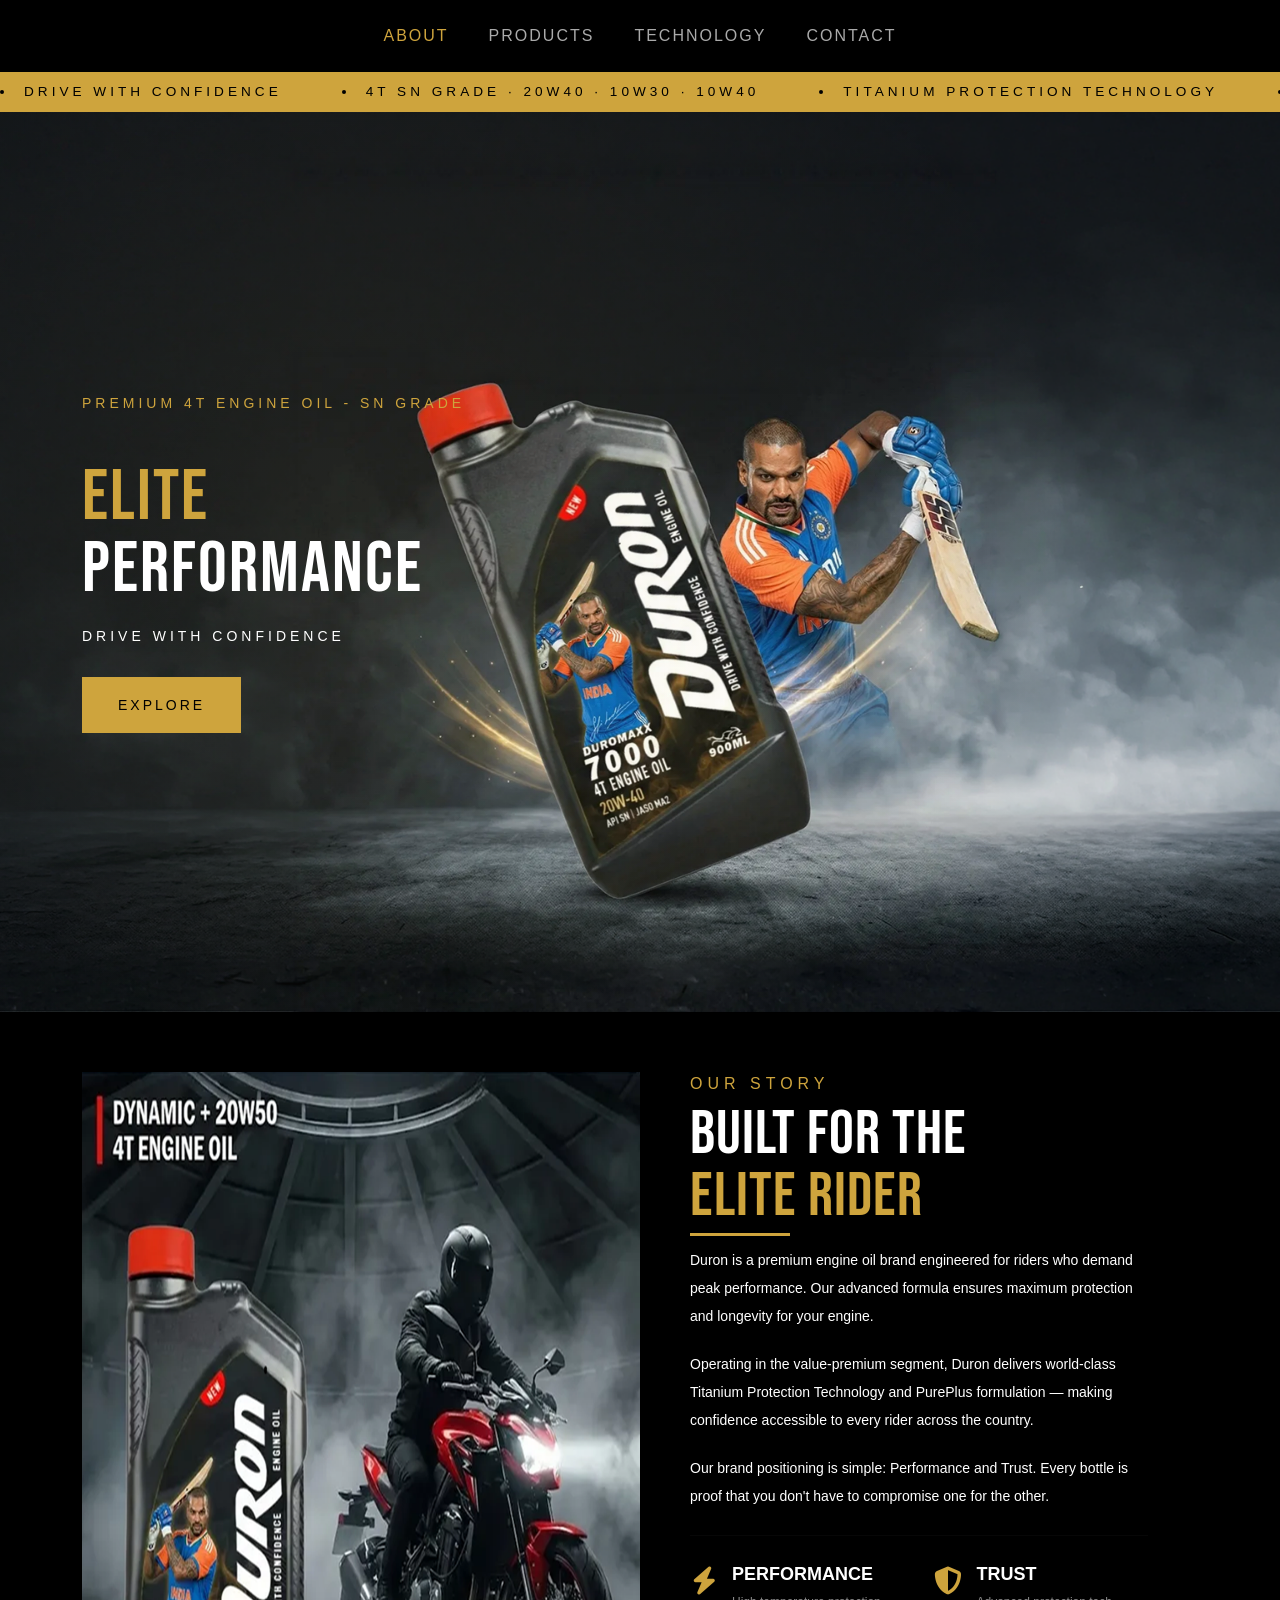
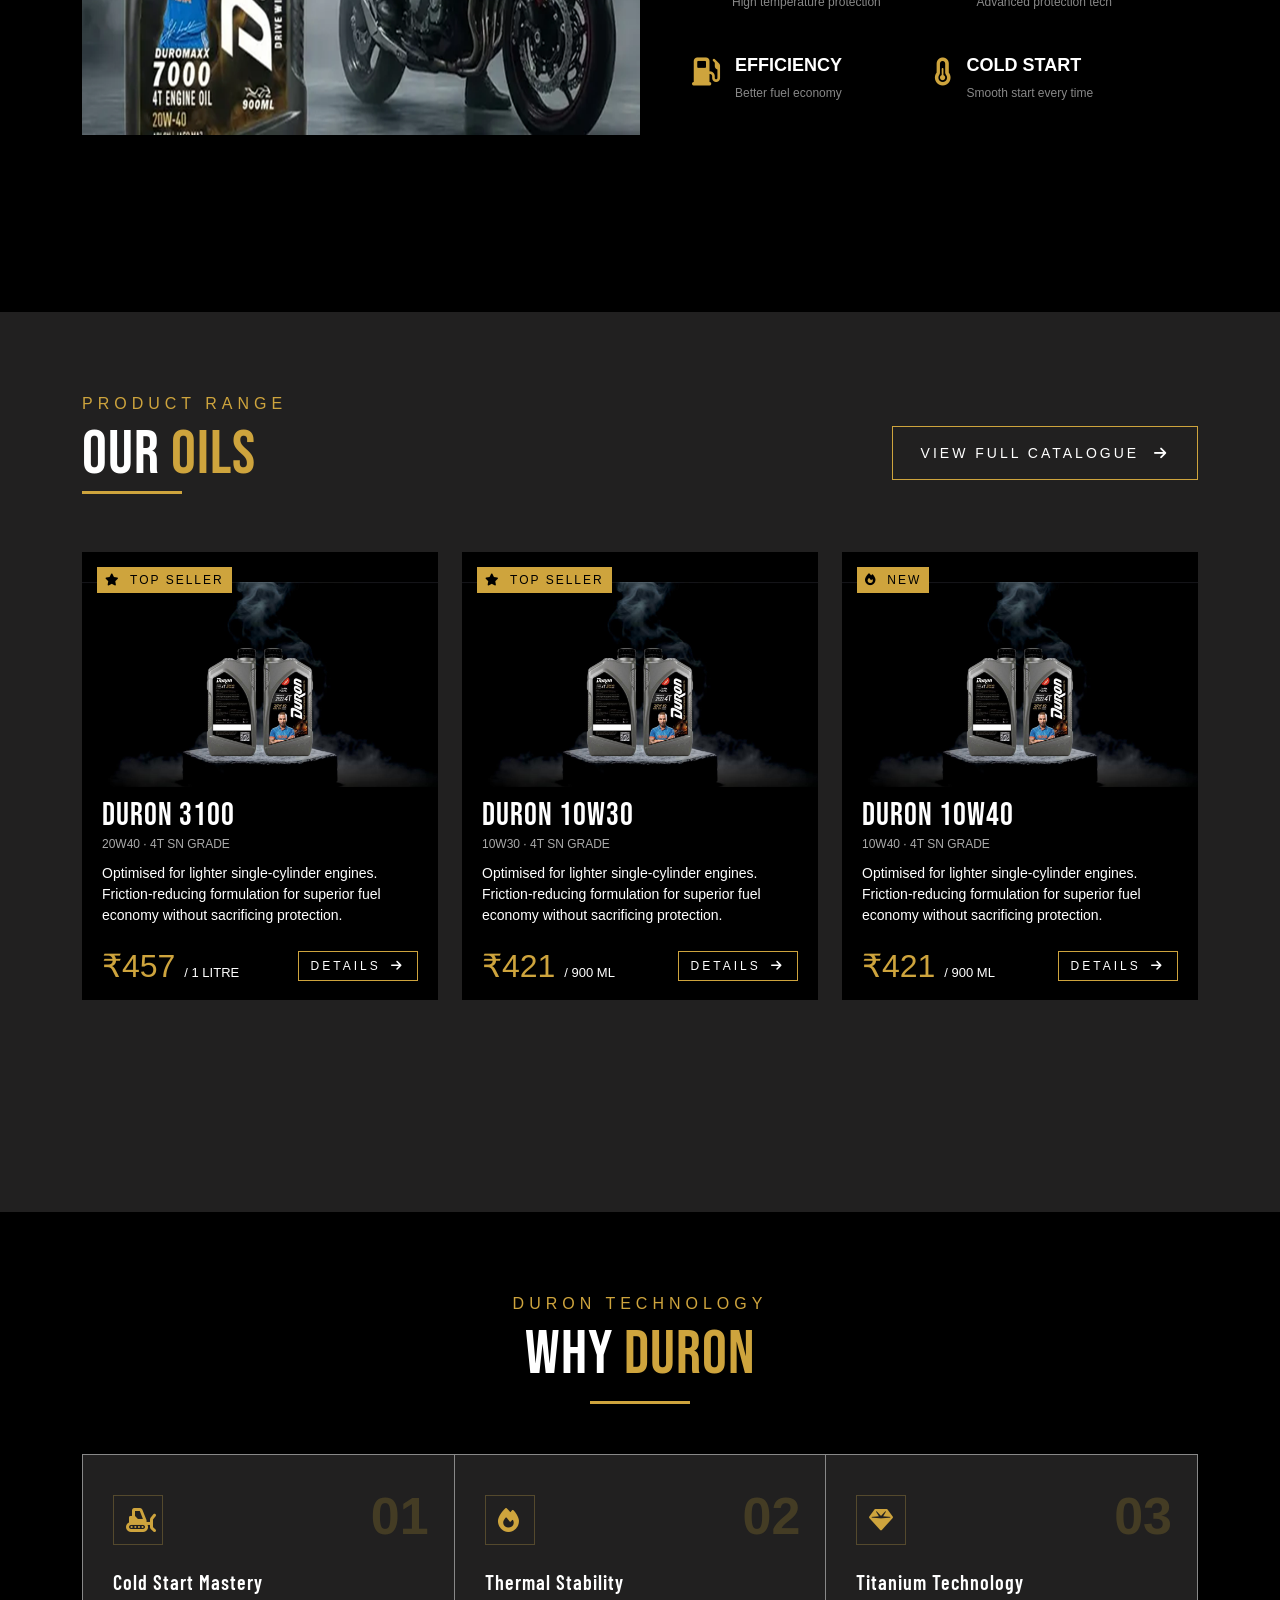
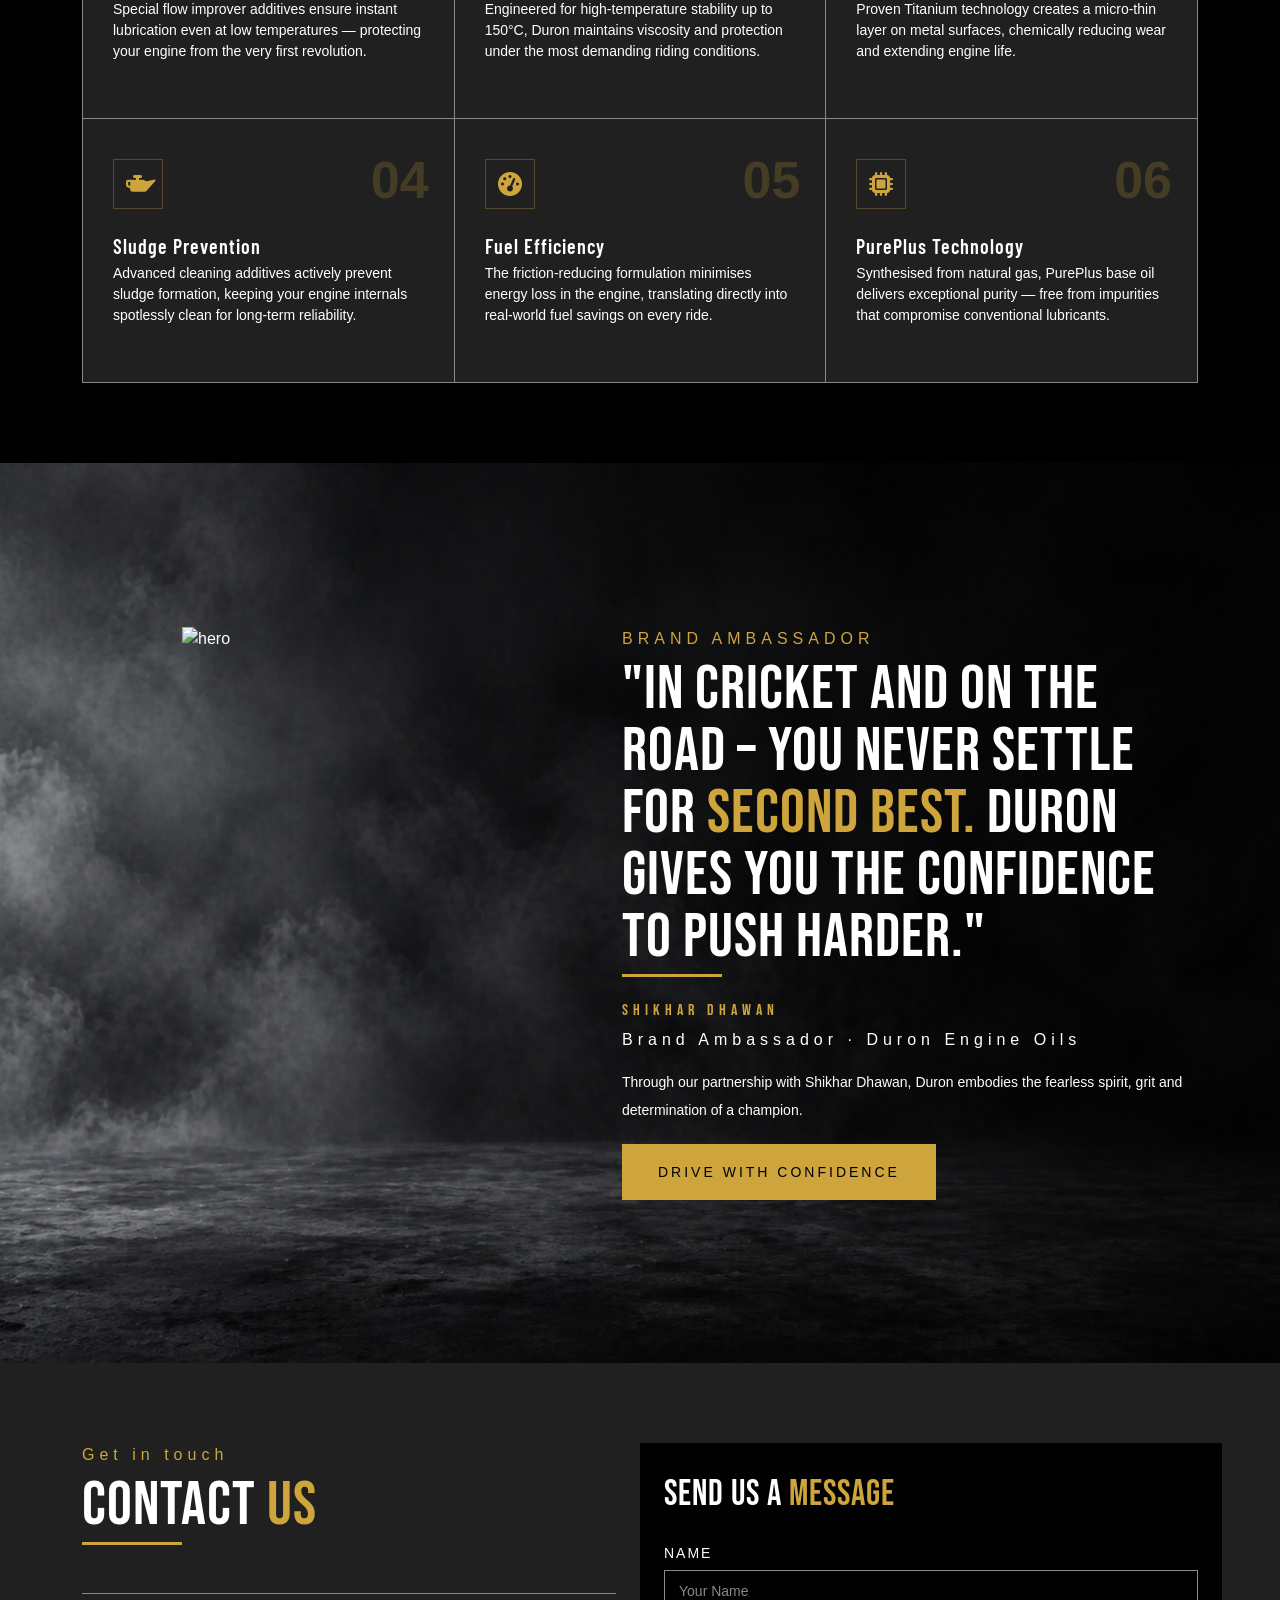
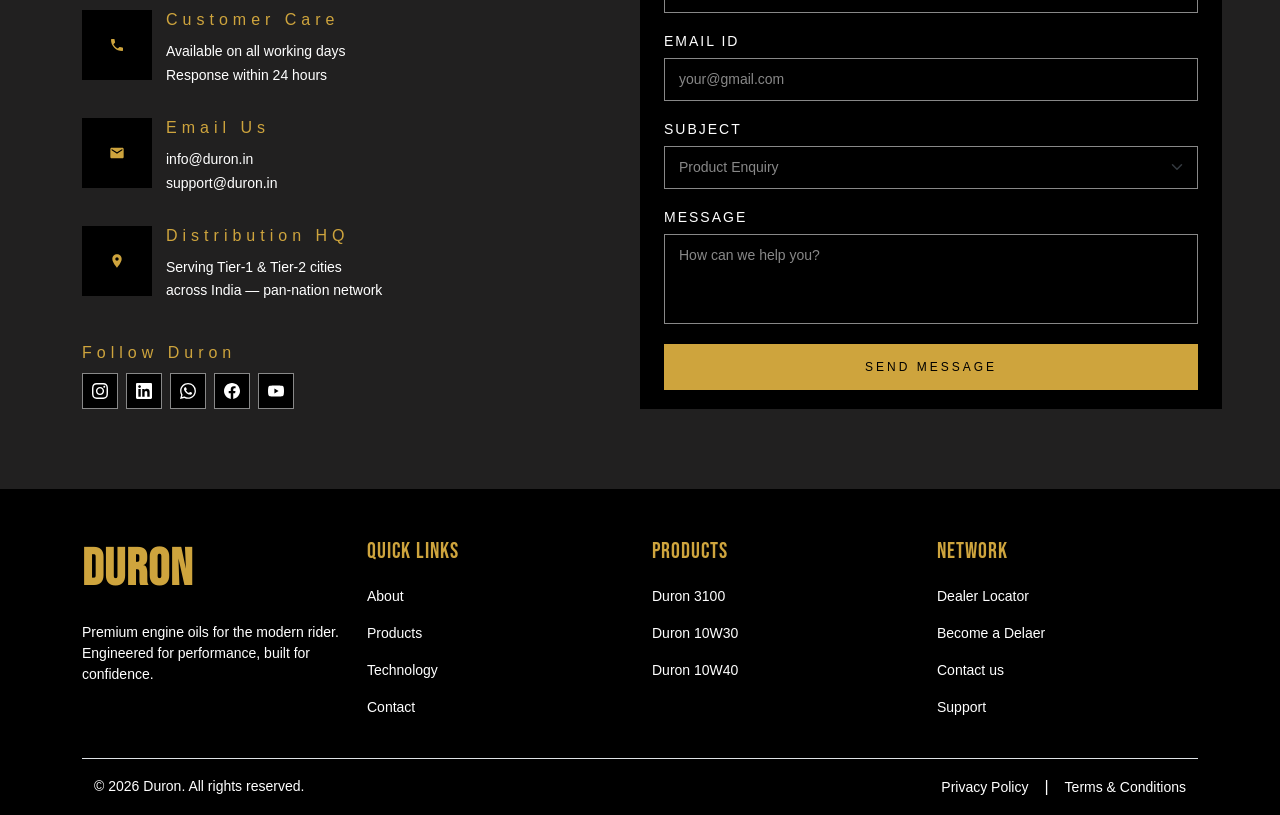
==== index.html @ cc905826 "first commit" ====
<!DOCTYPE html>
<html lang="en">

<head>
    <meta charset="UTF-8">
    <meta name="viewport" content="width=device-width, initial-scale=1.0">
    <title>DURON - Premium Engine Oils</title>

    <!-- Bootstrap -->
    <link href="https://cdn.jsdelivr.net/npm/bootstrap@5.3.3/dist/css/bootstrap.min.css" rel="stylesheet">

    <!-- Font Awesome Icons -->
    <link rel="stylesheet" href="https://cdnjs.cloudflare.com/ajax/libs/font-awesome/6.4.0/css/all.min.css">

    <!-- Fonts -->
    <link
        href="https://fonts.googleapis.com/css2?family=Barlow+Condensed:wght@400;500;600;700;800;900&family=Poppins:wght@300;400;500;600;700&display=swap"
        rel="stylesheet">
    <link rel="stylesheet" href="./style/style.css">
    <link href="https://fonts.googleapis.com/css2?family=Bebas+Neue&display=swap" rel="stylesheet">
    <link href="https://unpkg.com/aos@2.3.4/dist/aos.css" rel="stylesheet">
</head>

<body>

    <!-- TOP BAR -->


    <!-- NAVBAR -->
    <nav class="navbar navbar-expand-lg">
        <div class="container">
            <!-- <a class="navbar-brand" href="#">ELITE<span>PERFORMANCE</span></a> -->
            <button class="navbar-toggler" type="button" data-bs-toggle="collapse" data-bs-target="#mainNav">
                <span class="navbar-toggler-icon"></span>
            </button>
            <div class="collapse navbar-collapse justify-content-center" id="mainNav">
                <ul class="navbar-nav gap-0 mt-4 gap-lg-4 mt-lg-0">
                    <li class="nav-item"><a class="nav-link active" href="./about.html">About</a></li>
                    <li class="nav-item"><a class="nav-link" href="./product.html">PRODUCTS</a></li>
                    <li class="nav-item"><a class="nav-link" href="./technology.html">TECHNOLOGY</a></li>
                    <li class="nav-item"><a class="nav-link" href="./contact.html">CONTACT</a></li>
                </ul>
            </div>
        </div>
    </nav>
    <!-- <div class="top-bar">
        <i class="fas fa-tachometer-alt"></i> DRIVE WITH CONFIDENCE
    </div> -->

    <div class="ticker">
        <div class="ticker-inner">
            <span class="ticker-item"><span class="ticker-dot"></span> DRIVE WITH CONFIDENCE</span>
            <span class="ticker-item"><span class="ticker-dot"></span> 4T SN GRADE · 20W40 · 10W30 · 10W40</span>
            <span class="ticker-item"><span class="ticker-dot"></span> TITANIUM PROTECTION TECHNOLOGY</span>
            <span class="ticker-item"><span class="ticker-dot"></span> PREMIUM ENGINE OIL FOR MOTORCYCLES UP TO
                220CC</span>
            <span class="ticker-item"><span class="ticker-dot"></span> AVAILABLE ACROSS INDIA — 10 CITIES &
                GROWING</span>
            <span class="ticker-item"><span class="ticker-dot"></span> DRIVE WITH CONFIDENCE</span>
            <span class="ticker-item"><span class="ticker-dot"></span> 4T SN GRADE · 20W40 · 10W30 · 10W40</span>
            <span class="ticker-item"><span class="ticker-dot"></span> TITANIUM PROTECTION TECHNOLOGY</span>
            <span class="ticker-item"><span class="ticker-dot"></span> PREMIUM ENGINE OIL FOR MOTORCYCLES UP TO
                220CC</span>
            <span class="ticker-item"><span class="ticker-dot"></span> AVAILABLE ACROSS INDIA — 10 CITIES &
                GROWING</span>
        </div>
    </div>

    <!-- HERO SECTION -->
    <section class="hero">
        <div class="container">
            <div class="row align-items-center">
                <div class="col-lg-6">
                    <div class="hero-badge mb-5" data-aos="fade-left">PREMIUM 4T ENGINE OIL - SN GRADE</div>
                    <h1 data-aos="fade-up"><span>ELITE</span><br>PERFORMANCE</h1>
                    <p data-aos="zoom-in">DRIVE WITH CONFIDENCE</p>
                    <a href="#products" class="btn-custom" data-aos="zoom-in">EXPLORE </a>
                </div>
            </div>
        </div>
    </section>

    <!-- STORY SECTION -->
    <section class="story-section">
        <div class="container">
            <div class="row g-0">
                <div class="col-lg-6">
                    <div class="img-wrapper" data-aos="fade-left">
                        <img src="./image/story.png" alt="Story Image">
                    </div>
                </div>
                <div class="col-lg-6" data-aos="fade-right">
                    <div class="right-panel">
                        <div class="our-story-label" data-aos="zoom-in">OUR STORY</div>
                        <h2 class="story-heading" data-aos="zoom-in">BUILT FOR THE<br><span class="gold"
                                data-aos="zoom-in">ELITE RIDER</span></h2>
                        <div class="title-line"></div>
                        <p class="story-body">Duron is a premium engine oil brand engineered for riders who demand peak
                            performance. Our advanced formula ensures maximum protection and longevity for your engine.
                        </p>

                        <p class="story-body">
                            Operating in the value-premium segment, Duron delivers world-class Titanium Protection
                            Technology and PurePlus formulation — making confidence accessible to every rider across the
                            country.
                        </p>
                        <p class="story-body">
                            Our brand positioning is simple: Performance and Trust. Every bottle is proof that you don't
                            have to compromise one for the other.
                        </p>
                        <hr class="story-divider">

                        <div class="feature-grid">

                            <div class="feature-item">
                                <div class="feature-icon"><i class="fas fa-bolt"></i></div>
                                <div>
                                    <p class="feature-title">PERFORMANCE</p>
                                    <p class="feature-desc">High temperature protection</p>
                                </div>
                            </div>
                            <div class="feature-item">
                                <div class="feature-icon"><i class="fas fa-shield-alt"></i></div>
                                <div>
                                    <p class="feature-title">TRUST</p>
                                    <p class="feature-desc">Advanced protection tech</p>
                                </div>
                            </div>
                            <div class="feature-item">
                                <div class="feature-icon"><i class="fas fa-gas-pump"></i></div>
                                <div>
                                    <p class="feature-title">EFFICIENCY</p>
                                    <p class="feature-desc">Better fuel economy</p>
                                </div>
                            </div>
                            <div class="feature-item">
                                <div class="feature-icon"><i class="fas fa-thermometer-half"></i></div>
                                <div>
                                    <p class="feature-title">COLD START</p>
                                    <p class="feature-desc">Smooth start every time</p>
                                </div>
                            </div>
                        </div>
                    </div>
                </div>
            </div>
        </div>
    </section>

    <!-- PRODUCTS SECTION -->
    <section class="products-section" id="products">
        <div class="container">
            <div class="row align-items-end mb-5" data-aos="zoom-in">
                <div class="col-md-8">
                    <div class="our-story-label">PRODUCT RANGE</div>
                    <h2 class="story-heading">OUR <span class="gold">OILS</span></h2>
                    <div class="title-line"></div>
                </div>
                <div class="col-md-4 text-md-end mt-3 mt-md-0 mb-4">
                    <a href="#" class="btn-catalogue">VIEW FULL CATALOGUE <i class="fas fa-arrow-right ms-2"></i></a>
                </div>
            </div>

            <div class="row g-4">
                <!-- Product 1 -->
                <div class="col-lg-4 col-md-6" data-aos="fade-right">
                    <div class="product-card">
                        <div class="badge-top"><i class="fas fa-star me-1"></i> TOP SELLER</div>
                        <div class="card-img-area">
                            <img src="./image/productimage.jpg" alt="Product" class="bottle-img">
                        </div>
                        <div class="card-body-content">
                            <h3 class="prod-name">DURON 3100</h3>
                            <p class="prod-grade">20W40 · 4T SN GRADE</p>
                            <!-- <div class="divider-line"></div> -->
                            <p class="prod-desc">Optimised for lighter single-cylinder engines. Friction-reducing
                                formulation for superior fuel economy without sacrificing protection.</p>
                            <div class="card-footer-row">
                                <div class="price"><span class="rupee">₹</span>457 <span class="per">/ 1 LITRE</span>
                                </div>
                                <a href="./product-details.html" class="btn-details">DETAILS <i
                                        class="fas fa-arrow-right ms-1"></i></a>
                            </div>
                        </div>
                    </div>
                </div>

                <!-- Product 2 -->
                <div class="col-lg-4 col-md-6" data-aos="zoom-in">
                    <div class="product-card">
                        <div class="badge-top"><i class="fas fa-star me-1"></i> TOP SELLER</div>
                        <div class="card-img-area">
                            <img src="./image/productimage.jpg" alt="Product" class="bottle-img">
                        </div>
                        <div class="card-body-content">
                            <h3 class="prod-name">DURON 10W30</h3>
                            <p class="prod-grade">10W30 · 4T SN GRADE</p>
                            <!-- <div class="divider-line"></div> -->
                            <p class="prod-desc">Optimised for lighter single-cylinder engines. Friction-reducing
                                formulation for superior fuel economy without sacrificing protection.</p>
                            <div class="card-footer-row">
                                <div class="price"><span class="rupee">₹</span>421 <span class="per">/ 900 ML</span>
                                </div>
                                <a href="./product-details.html" class="btn-details">DETAILS <i
                                        class="fas fa-arrow-right ms-1"></i></a>
                            </div>
                        </div>
                    </div>
                </div>

                <!-- Product 3 -->
                <div class="col-lg-4 col-md-6" data-aos="fade-left">
                    <div class="product-card">
                        <div class="badge-top"><i class="fas fa-fire me-1"></i> NEW</div>
                        <div class="card-img-area">
                            <img src="./image/productimage.jpg" alt="Product" class="bottle-img">
                        </div>
                        <div class="card-body-content">
                            <h3 class="prod-name">DURON 10W40</h3>
                            <p class="prod-grade">10W40 · 4T SN GRADE</p>
                            <!-- <div class="divider-line"></div> -->
                            <p class="prod-desc">Optimised for lighter single-cylinder engines. Friction-reducing
                                formulation for superior fuel economy without sacrificing protection.</p>

                            <div class="card-footer-row">
                                <div class="price"><span class="rupee">₹</span>421 <span class="per">/ 900 ML</span>
                                </div>
                                <a href="./product-details.html" class="btn-details">DETAILS <i
                                        class="fas fa-arrow-right ms-1"></i></a>
                            </div>
                        </div>
                    </div>
                </div>
            </div>
        </div>
    </section>

    <!-- WHY DURON SECTION -->
    <section class="why-section" id="technology">
        <div class="container">
            <div class="text-center" data-aos="zoom-in">
                <div class="our-story-label ">DURON TECHNOLOGY</div>
                <h2 class="story-heading ">WHY <span class="gold">DURON</span></h2>
                <div class="title-underline"></div>
            </div>



            <div class="features-grid">
                <div class="feature-cell" data-aos="fade-right">
                    <span class="feat-number">01</span>
                    <div class="feat-icon-wrap">
                        <i class="fas fa-snowplow feat-icon" style="color: var(--gold); font-size: 24px;"></i>
                    </div>
                    <h3 class="feat-title">Cold Start Mastery</h3>
                    <p class="feat-desc">Special flow improver additives ensure instant lubrication even at low
                        temperatures — protecting your engine from the very first revolution.</p>
                </div>
                <div class="feature-cell" data-aos="zoom-in">
                    <span class="feat-number">02</span>
                    <div class="feat-icon-wrap">
                        <i class="fas fa-fire feat-icon" style="color: var(--gold); font-size: 24px;"></i>
                    </div>
                    <h3 class="feat-title">Thermal Stability</h3>
                    <p class="feat-desc">Engineered for high-temperature stability up to 150°C, Duron maintains
                        viscosity and protection under the most demanding riding conditions.</p>
                </div>
                <div class="feature-cell" data-aos="fade-left">
                    <span class="feat-number">03</span>
                    <div class="feat-icon-wrap">
                        <i class="fas fa-gem feat-icon" style="color: var(--gold); font-size: 24px;"></i>
                    </div>
                    <h3 class="feat-title">Titanium Technology</h3>
                    <p class="feat-desc">Proven Titanium technology creates a micro-thin layer on metal surfaces,
                        chemically reducing wear and extending engine life.</p>
                </div>
                <div class="feature-cell" data-aos="fade-right">
                    <span class="feat-number">04</span>
                    <div class="feat-icon-wrap">
                        <i class="fas fa-oil-can feat-icon" style="color: var(--gold); font-size: 24px;"></i>
                    </div>
                    <h3 class="feat-title">Sludge Prevention</h3>
                    <p class="feat-desc">Advanced cleaning additives actively prevent sludge formation, keeping your
                        engine internals spotlessly clean for long-term reliability.</p>
                </div>
                <div class="feature-cell" data-aos="zoom-in">
                    <span class="feat-number">05</span>
                    <div class="feat-icon-wrap">
                        <i class="fas fa-tachometer-alt feat-icon" style="color: var(--gold); font-size: 24px;"></i>
                    </div>
                    <h3 class="feat-title">Fuel Efficiency</h3>
                    <p class="feat-desc">The friction-reducing formulation minimises energy loss in the engine,
                        translating directly into real-world fuel savings on every ride.</p>
                </div>
                <div class="feature-cell" data-aos="fade-left">
                    <span class="feat-number">06</span>
                    <div class="feat-icon-wrap">
                        <i class="fas fa-microchip feat-icon" style="color: var(--gold); font-size: 24px;"></i>
                    </div>
                    <h3 class="feat-title">PurePlus Technology</h3>
                    <p class="feat-desc">Synthesised from natural gas, PurePlus base oil delivers exceptional purity —
                        free from impurities that compromise conventional lubricants.</p>
                </div>
            </div>
        </div>
    </section>

    <!-- AMBASSADOR SECTION -->
    <section class="brand-hero d-flex align-items-center">
        <div class="container">
            <div class="row justify-content-end">
                <div class="col-lg-5 col-md-8 col-12 ">
                    <div class="brand-img-wrapper" data-aos="zoom-in">

                        <img src="./image/brand.png" alt="hero" />
                    </div>
                </div>

                <div class="col-lg-7 col-md-8 col-12 text-white hero-content" data-aos="fade-left">

                    <p class="our-story-label text-uppercase mb-2">Brand Ambassador</p>

                    <h1 class="story-heading">
                        "IN CRICKET AND ON THE ROAD – YOU NEVER SETTLE FOR
                        <span class="gold">SECOND BEST.</span>
                        DURON GIVES YOU THE CONFIDENCE TO PUSH HARDER."
                    </h1>
                    <div class="title-line"></div>

                    <h6 class="mt-4 our-story-label">Shikhar Dhawan</h6>

                    <p class="our-story-label text-white mb-3">
                        Brand Ambassador · Duron Engine Oils
                    </p>

                    <p class="story-body">
                        Through our partnership with Shikhar Dhawan, Duron embodies the fearless spirit,
                        grit and determination of a champion.
                    </p>

                    <a href="#" class="btn-custom">
                        DRIVE WITH CONFIDENCE
                    </a>

                </div>

            </div>
        </div>
    </section>
    <!-- <section class="ambassador-section">
        <div class="ambassador-content">
            <div class="amb-eyebrow">BRAND AMBASSADOR</div>
            <blockquote class="quote-text">
                "IN CRICKET AND ON THE ROAD — YOU NEVER SETTLE FOR <span class="highlight">SECOND BEST.</span> DURON
                GIVES YOU THE CONFIDENCE TO PUSH HARDER."
            </blockquote>
            <p class="amb-name">SHIKHAR DHAWAN</p>
            <p class="amb-role">BRAND AMBASSADOR · DURON ENGINE OILS</p>
            <p class="amb-desc">Through our partnership with Shikhar Dhawan, Duron embodies the fearless, spirited
                personality of a champion.</p>
            <a href="#" class="btn-cta">DRIVE WITH CONFIDENCE <i class="fas fa-arrow-right ms-2"></i></a>
        </div>
    </section> -->

    <!-- CONTACT SECTION -->
    <section class="contact-section">
        <div class="container">
            <div class="contact-wrapper">
                <div class="row g-5">
                    <!-- LEFT COLUMN -->
                    <div class="col-12 col-md-6" data-aos="fade-left">
                        <p class="our-story-label">Get in touch</p>
                        <h1 class="story-heading">CONTACT <span class="gold">US</span></h1>
                        <div class="title-line"></div>
                        <div class="info-items mt-5">
                            <!-- Customer Care -->
                            <div class="info-item">
                                <div class="icon-box">
                                    <svg viewBox="0 0 24 24">
                                        <path
                                            d="M6.6 10.8c1.4 2.8 3.8 5.1 6.6 6.6l2.2-2.2c.3-.3.7-.4 1-.2 1.1.4 2.3.6 3.6.6.6 0 1 .4 1 1V20c0 .6-.4 1-1 1-9.4 0-17-7.6-17-17 0-.6.4-1 1-1h3.5c.6 0 1 .4 1 1 0 1.3.2 2.5.6 3.6.1.3 0 .7-.2 1L6.6 10.8z" />
                                    </svg>
                                </div>
                                <div>
                                    <p class="our-story-label">Customer Care</p>
                                    <p class="info-text">Available on all working days<br>Response within 24 hours</p>
                                </div>
                            </div>

                            <!-- Email Us -->
                            <div class="info-item">
                                <div class="icon-box">
                                    <svg viewBox="0 0 24 24">
                                        <path
                                            d="M20 4H4c-1.1 0-2 .9-2 2v12c0 1.1.9 2 2 2h16c1.1 0 2-.9 2-2V6c0-1.1-.9-2-2-2zm0 4l-8 5-8-5V6l8 5 8-5v2z" />
                                    </svg>
                                </div>
                                <div>
                                    <p class="our-story-label">Email Us</p>
                                    <p class="info-text">info@duron.in<br>support@duron.in</p>
                                </div>
                            </div>

                            <!-- Distribution HQ -->
                            <div class="info-item">
                                <div class="icon-box">
                                    <svg viewBox="0 0 24 24">
                                        <path
                                            d="M12 2C8.13 2 5 5.13 5 9c0 5.25 7 13 7 13s7-7.75 7-13c0-3.87-3.13-7-7-7zm0 9.5c-1.38 0-2.5-1.12-2.5-2.5s1.12-2.5 2.5-2.5 2.5 1.12 2.5 2.5-1.12 2.5-2.5 2.5z" />
                                    </svg>
                                </div>
                                <div>
                                    <p class="our-story-label">Distribution HQ</p>
                                    <p class="info-text">Serving Tier-1 &amp; Tier-2 cities<br>across India — pan-nation
                                        network
                                    </p>
                                </div>
                            </div>

                        </div>

                        <!-- Social Icons -->
                        <p class="our-story-label mt-4">Follow Duron</p>
                        <div class="d-flex gap-2">

                            <!-- Instagram -->
                            <a href="#" class="social-icon">
                                <svg viewBox="0 0 24 24">
                                    <path
                                        d="M12 2.163c3.204 0 3.584.012 4.85.07 3.252.148 4.771 1.691 4.919 4.919.058 1.265.069 1.645.069 4.849 0 3.205-.012 3.584-.069 4.849-.149 3.225-1.664 4.771-4.919 4.919-1.266.058-1.644.07-4.85.07-3.204 0-3.584-.012-4.849-.07-3.26-.149-4.771-1.699-4.919-4.92-.058-1.265-.07-1.644-.07-4.849 0-3.204.013-3.583.07-4.849.149-3.227 1.664-4.771 4.919-4.919 1.266-.057 1.645-.069 4.849-.069zm0-2.163c-3.259 0-3.667.014-4.947.072-4.358.2-6.78 2.618-6.98 6.98-.059 1.281-.073 1.689-.073 4.948 0 3.259.014 3.668.072 4.948.2 4.358 2.618 6.78 6.98 6.98 1.281.058 1.689.072 4.948.072 3.259 0 3.668-.014 4.948-.072 4.354-.2 6.782-2.618 6.979-6.98.059-1.28.073-1.689.073-4.948 0-3.259-.014-3.667-.072-4.947-.196-4.354-2.617-6.78-6.979-6.98-1.281-.059-1.69-.073-4.949-.073zm0 5.838c-3.403 0-6.162 2.759-6.162 6.162s2.759 6.163 6.162 6.163 6.162-2.759 6.162-6.163c0-3.403-2.759-6.162-6.162-6.162zm0 10.162c-2.209 0-4-1.79-4-4 0-2.209 1.791-4 4-4s4 1.791 4 4c0 2.21-1.791 4-4 4zm6.406-11.845c-.796 0-1.441.645-1.441 1.44s.645 1.44 1.441 1.44c.795 0 1.439-.645 1.439-1.44s-.644-1.44-1.439-1.44z" />
                                </svg>
                            </a>

                            <!-- LinkedIn -->
                            <a href="#" class="social-icon">
                                <svg viewBox="0 0 24 24">
                                    <path
                                        d="M20.447 20.452h-3.554v-5.569c0-1.328-.027-3.037-1.852-3.037-1.853 0-2.136 1.445-2.136 2.939v5.667H9.351V9h3.414v1.561h.046c.477-.9 1.637-1.85 3.37-1.85 3.601 0 4.267 2.37 4.267 5.455v6.286zM5.337 7.433c-1.144 0-2.063-.926-2.063-2.065 0-1.138.92-2.063 2.063-2.063 1.14 0 2.064.925 2.064 2.063 0 1.139-.925 2.065-2.064 2.065zm1.782 13.019H3.555V9h3.564v11.452zM22.225 0H1.771C.792 0 0 .774 0 1.729v20.542C0 23.227.792 24 1.771 24h20.451C23.2 24 24 23.227 24 22.271V1.729C24 .774 23.2 0 22.222 0h.003z" />
                                </svg>
                            </a>

                            <!-- WhatsApp -->
                            <a href="#" class="social-icon">
                                <svg viewBox="0 0 24 24">
                                    <path
                                        d="M17.472 14.382c-.297-.149-1.758-.867-2.03-.967-.273-.099-.471-.148-.67.15-.197.297-.767.966-.94 1.164-.173.199-.347.223-.644.075-.297-.15-1.255-.463-2.39-1.475-.883-.788-1.48-1.761-1.653-2.059-.173-.297-.018-.458.13-.606.134-.133.298-.347.446-.52.149-.174.198-.298.298-.497.099-.198.05-.371-.025-.52-.075-.149-.669-1.612-.916-2.207-.242-.579-.487-.5-.669-.51-.173-.008-.371-.01-.57-.01-.198 0-.52.074-.792.372-.272.297-1.04 1.016-1.04 2.479 0 1.462 1.065 2.875 1.213 3.074.149.198 2.096 3.2 5.077 4.487.709.306 1.262.489 1.694.625.712.227 1.36.195 1.871.118.571-.085 1.758-.719 2.006-1.413.248-.694.248-1.289.173-1.413-.074-.124-.272-.198-.57-.347m-5.421 7.403h-.004a9.87 9.87 0 01-5.031-1.378l-.361-.214-3.741.982.998-3.648-.235-.374a9.86 9.86 0 01-1.51-5.26c.001-5.45 4.436-9.884 9.888-9.884 2.64 0 5.122 1.03 6.988 2.898a9.825 9.825 0 012.893 6.994c-.003 5.45-4.437 9.884-9.885 9.884m8.413-18.297A11.815 11.815 0 0012.05 0C5.495 0 .16 5.335.157 11.892c0 2.096.547 4.142 1.588 5.945L.057 24l6.305-1.654a11.882 11.882 0 005.683 1.448h.005c6.554 0 11.89-5.335 11.893-11.893a11.821 11.821 0 00-3.48-8.413z" />
                                </svg>
                            </a>

                            <!-- Facebook -->
                            <a href="#" class="social-icon">
                                <svg viewBox="0 0 24 24">
                                    <path
                                        d="M24 12.073c0-6.627-5.373-12-12-12s-12 5.373-12 12c0 5.99 4.388 10.954 10.125 11.854v-8.385H7.078v-3.47h3.047V9.43c0-3.007 1.792-4.669 4.533-4.669 1.312 0 2.686.235 2.686.235v2.953H15.83c-1.491 0-1.956.925-1.956 1.874v2.25h3.328l-.532 3.47h-2.796v8.385C19.612 23.027 24 18.062 24 12.073z" />
                                </svg>
                            </a>

                            <!-- YouTube -->
                            <a href="#" class="social-icon">
                                <svg viewBox="0 0 24 24">
                                    <path
                                        d="M23.495 6.205a3.007 3.007 0 0 0-2.088-2.088c-1.87-.501-9.396-.501-9.396-.501s-7.507-.01-9.396.501A3.007 3.007 0 0 0 .527 6.205a31.247 31.247 0 0 0-.522 5.805 31.247 31.247 0 0 0 .522 5.783 3.007 3.007 0 0 0 2.088 2.088c1.868.502 9.396.502 9.396.502s7.506 0 9.396-.502a3.007 3.007 0 0 0 2.088-2.088 31.247 31.247 0 0 0 .5-5.783 31.247 31.247 0 0 0-.5-5.805zM9.609 15.601V8.408l6.264 3.602z" />
                                </svg>
                            </a>

                        </div>
                    </div>

                    <!-- RIGHT COLUMN -->
                    <div class="col-12 col-md-6 contact-form" data-aos="fade-right">
                        <h2 class="form-title">SEND US A <span>MESSAGE</span></h2>

                        <div class="mb-3">
                            <label class="form-label">Name</label>
                            <input type="text" class="form-control" placeholder="Your Name" />
                        </div>

                        <div class="mb-3">
                            <label class="form-label">Email ID</label>
                            <input type="email" class="form-control" placeholder="your@gmail.com" />
                        </div>

                        <div class="mb-3">
                            <label class="form-label">Subject</label>
                            <select class="form-select">
                                <option selected disabled>Product Enquiry</option>
                                <option>Product Enquiry</option>
                                <option>Support</option>
                                <option>Partnership</option>
                                <option>Other</option>
                            </select>
                        </div>

                        <div class="mb-3">
                            <label class="form-label">Message</label>
                            <textarea class="form-control" placeholder="How can we help you?"></textarea>
                        </div>

                        <button class="btn-send">Send Message</button>
                    </div>

                </div>
            </div>
        </div>
    </section>

    <!-- FOOTER -->
    <footer class="footer" data-aos="zoom-in">
        <div class="container">
            <div class="row">
                <div class="col-lg-3 mb-4">
                    <h2>DUR<span>O</span>N</h2>
                    <p>Premium engine oils for the modern rider. Engineered for performance, built for confidence.</p>
                </div>
                <div class="col-lg-3 col-md-6 mb-4">
                    <h5>QUICK LINKS</h5>
                    <p><a href="#">About</a></p>
                    <p><a href="#products">Products</a></p>
                    <p><a href="#technology">Technology</a></p>
                    <p><a href="#contact">Contact</a></p>
                </div>
                <div class="col-lg-3 col-md-6 mb-4">
                    <h5>PRODUCTS</h5>
                    <p><a href="#">Duron 3100</a></p>
                    <p><a href="#">Duron 10W30</a></p>
                    <p><a href="#">Duron 10W40</a></p>
                </div>
                <div class="col-lg-3 col-md-6 mb-4">
                    <h5>Network</h5>
                    <p><a href="#">Dealer Locator</a></p>
                    <p><a href="#">Become a Delaer</a></p>
                    <p><a href="#">Contact us</a></p>
                    <p><a href="#">Support</a></p>
                </div>
            </div>
            <div class="footer-bottom py-3 border-top">
                <div class="container">
                    <div class="row align-items-center ">

                        <!-- LEFT -->
                        <div class="col-md-6 text-center text-md-start">
                            <p class="mb-0 small copyright-text">
                                &copy;
                                <script>document.write(new Date().getFullYear())</script>
                                <span class="brand">Duron</span>. All rights reserved.
                            </p>
                        </div>

                        <!-- RIGHT -->
                        <div class="col-md-6">
                            <ul
                                class="footer-links list-unstyled d-flex justify-content-center justify-content-md-end gap-3 mb-0">
                                <li>
                                    <a href="#">Privacy Policy</a>
                                </li>
                                <li class="divider">|</li>
                                <li>
                                    <a href="#">Terms & Conditions</a>
                                </li>
                            </ul>
                        </div>

                    </div>
                </div>
            </div>
        </div>
        </div>
    </footer>

    <script src="https://cdn.jsdelivr.net/npm/bootstrap@5.3.3/dist/js/bootstrap.bundle.min.js"></script>
    <script src="https://unpkg.com/aos@2.3.4/dist/aos.js"></script>
    <script>
        AOS.init({
            duration: 1000,
            once: false,
            mirror: true,
            offset: 100
        });
    </script>
</body>

</html>
---- style/style.css ----
:root {
    --gold: #CEA43D;
    --gold-dark: #CEA43D;
    --gold-light: rgba(212, 175, 55, 0.2);
    --dark: #000000;
    --dark-gray: #212020;
    --card-bg: #000000;
    --card-border: #888;
    --text-muted: #888;
    --text-light: #fff;
}

* {
    margin: 0;
    padding: 0;
    box-sizing: border-box;
}

body {
    background: var(--dark);
    color: #fff;
    font-family: 'Inter', sans-serif;
    overflow-x: hidden;
    height: 100%;
}

h1,
h2,
h3,
h4,
h5,
h6 {
    font-family: 'Bebas Neue', sans-serif;
    letter-spacing: 1px;
}

p {
    font-size: 14px;
    color: var(--text-light);
}

/* ========================================
           TOP BAR
        ======================================== */
.top-bar {
    background: var(--gold);
    text-align: center;
    padding: 10px;
    font-weight: 700;
    letter-spacing: 3px;
    color: #000;
    font-size: 16px;
    text-transform: uppercase;
}

/* ========================================
           NAVBAR
        ======================================== */
.navbar {
    background: var(--dark);
    backdrop-filter: blur(10px);
    padding: 16px 0;
    position: sticky;
    top: 0;
    z-index: 1000;
}

.navbar-brand {
    font-size: 28px;
    font-weight: 900;
    letter-spacing: 2px;
    color: #fff !important;
}

.navbar-brand span {
    color: var(--gold);
}

.navbar .nav-link {
    color: #aaa !important;
    letter-spacing: 2px;
    transition: 0.3s;
    font-size: 16px;
    text-transform: uppercase;
}

.navbar .nav-link:hover,
.navbar .nav-link.active {
    color: var(--gold) !important;
}

.navbar-toggler {
    background-color: var(--dark-gray);

}

.navbar-toggler-icon {
    background-image: url("data:image/svg+xml,%3Csvg xmlns='http://www.w3.org/2000/svg' viewBox='0 0 24 24'%3E%3Cpath stroke='white' stroke-width='2' stroke-linecap='round' d='M6 7h12M4 12h16M6 17h12'/%3E%3C/svg%3E");
}

.hero {
    min-height: 100vh;
    display: flex;
    align-items: center;
    background: url('../image/hero.png') no-repeat center center/cover;
    position: relative;
    overflow: hidden;
}

.hero::before {
    content: "";
    position: absolute;
    inset: 0;
    background: radial-gradient(circle at 30% 50%, rgba(201, 168, 76, 0.08), transparent 70%);
    pointer-events: none;
}

.hero .container {
    position: relative;
    z-index: 2;
}

.hero-badge {
    color: var(--gold);
    font-size: 14px;
    letter-spacing: 4px;
    margin-bottom: 20px;
    display: inline-block;
}

.hero h1 {
    font-size: 72px;
    font-weight: 400;
    letter-spacing: 2px;
    line-height: 1;
    margin-bottom: 20px;
}

.hero h1 span {
    color: var(--gold);
}

.hero p {
    letter-spacing: 4px;
    color: var(--text-light);
    font-size: 14px;
    margin-bottom: 30px;
}

/* Custom Button */
.btn-custom {
    background-color: var(--gold);
    color: #000;
    padding: 14px 36px;
    letter-spacing: 3px;
    text-transform: uppercase;
    font-size: 14px;
    display: inline-block;
    text-decoration: none;
    transition: all 0.3s ease;
    line-height: 2;
}

.btn-custom:hover {
    border: 1.5px solid var(--gold);
    color: var(--gold);
    background-color: transparent;
}

/* ========================================
           STORY SECTION
        ======================================== */
.story-section {
    background: var(--dark);
    padding: 60px 0px;
    min-height: 100vh;
    overflow: hidden;
}

.right-panel {
    padding: 0 50px;
}

.img-wrapper {
    width: 100%;
    height: 100%;
    display: flex;
    align-items: center;
    justify-content: center;
}

.img-wrapper img {
    width: 100%;
    height: 100%;
    object-fit: contain;
}

.our-story-label {
    letter-spacing: 5px;
    color: var(--gold);
    font-size: 16px;
    margin-bottom: 8px;
}

.story-heading {
    font-size: 62px;
    line-height: 1;
    margin-bottom: 0px;
}

.story-heading .gold {
    color: var(--gold);
}

.story-body {
    line-height: 2;
    margin-bottom: 20px;
}

/* Feature Grid */
.feature-grid {
    display: grid;
    grid-template-columns: repeat(2, 1fr);
    gap: 25px;
    margin-top: 20px;
}

.feature-item {
    display: flex;
    gap: 15px;
    transition: 0.3s;
    border-left: 2px solid transparent;
}

.feature-item:hover {
    transform: translateX(5px);
    border-left-color: var(--gold);
}

.feature-icon {
    font-size: 28px;
    color: var(--gold);
}

.feature-title {
    font-size: 18px;
    font-weight: 600;
    color: var(--text-light);
    margin-bottom: 5px;
}

.feature-desc {
    font-size: 12px;
    color: var(--text-muted);
}

.story-divider {
    border-top: 1px solid rgba(255, 255, 255, 0.1);
    margin: 25px 0;
}

/* ========================================
           PRODUCTS SECTION
        ======================================== */
.products-section {
    padding: 80px 0;
    background: var(--dark-gray);
    min-height: 100vh;
    overflow: hidden;
}

.section-label {
    font-family: 'Barlow Condensed', sans-serif;
    font-size: 12px;
    font-weight: 700;
    letter-spacing: 4px;
    color: var(--gold);
    margin-bottom: 10px;
}

.section-title {
    font-family: 'Barlow Condensed', sans-serif;
    font-size: clamp(38px, 5vw, 56px);
    font-weight: 900;
    line-height: 1;
    color: #fff;
    text-transform: uppercase;
}

.section-title span {
    color: var(--gold);
}

.title-line {
    width: 100px;
    height: 3px;
    background: var(--gold);
    margin-top: 5px;
    margin-bottom: 10px;
}

.btn-catalogue {
    font-size: 14px;
    letter-spacing: 3px;
    color: #fff;
    border: 1.5px solid var(--gold);
    padding: 12px 28px;
    background: transparent;
    text-decoration: none;
    transition: all 0.3s;
    display: inline-block;
    line-height: 2;
}

.btn-catalogue:hover {
    border-color: var(--gold);
    color: var(--gold);
}

/* Product Card */
.product-card {
    background: var(--dark);
    overflow: hidden;
    position: relative;
    color: var(--text-light);
}

/* Badge */
.badge-top {
    position: absolute;
    top: 15px;
    left: 15px;
    background: var(--gold);
    color: var(--dark);
    font-size: 12px;
    padding: 4px 8px;
    font-weight: 500;
    letter-spacing: 2px;
}

/* Image Area */
.card-img-area {
    display: flex;
    justify-content: center;
    align-items: flex-end;
    padding-top: 30px;
}

.bottle-img {
    width: 100%;
    max-width: 100%;
    height: auto;
    object-fit: contain;
    display: block;
}

/* Content */
.card-body-content {
    padding: 10px 20px;
}

/* Title */
.prod-name {
    font-size: 32px;
    margin-bottom: 0 !important;
    font-weight: 100;
}

/* Grade */
.prod-grade {
    font-size: 12px;
    color: #aaa;
    margin-bottom: 10px;
}

/* Divider */
.divider-line {
    height: 1px;
    background: rgba(255, 255, 255, 0.2);
    margin: 10px 0;
}

/* Description */
.prod-desc {
    line-height: 1.5;
}

/* Footer */
.card-footer-row {
    display: flex;
    justify-content: space-between;
    align-items: center;
    margin-top: 15px;
}

/* Price */
.price {
    color: var(--gold);
    font-weight: 400;
    font-size: 32px;
}

.price .per {
    font-size: 13px;
    color: var(--text-light);
}

/* Button */
.btn-details {
    font-size: 12px;
    letter-spacing: 3px;
    color: #fff;
    border: 1.5px solid var(--gold);
    padding: 5px 12px;
    background: transparent;
    text-decoration: none;
    transition: all 0.3s;
    display: inline-block;
}

.btn-details:hover {
    border-color: var(--gold);
    color: var(--gold);
}

/* ========================================
           WHY DURON SECTION
        ======================================== */
.why-section {
    background: var(--dark);
    padding: 80px 0;
}



.title-underline {
    width: 100px;
    height: 3px;
    background: var(--gold);
    margin: 15px auto 50px;
}

.features-grid {
    display: grid;
    grid-template-columns: repeat(3, 1fr);
    border-top: 1px solid var(--card-border);
    border-left: 1px solid var(--card-border);
}

.feature-cell {
    border-right: 1px solid var(--card-border);
    border-bottom: 1px solid var(--card-border);
    padding: 40px 30px;
    position: relative;
    transition: all 0.3s;
    background-color: var(--dark-gray);
}

.feature-cell:hover {
    background: var(--dark);
}

.feat-number {
    position: absolute;
    top: 35px;
    right: 25px;
    font-size: 52px;
    font-weight: 600;
    color: var(--gold-light);
    line-height: 1;
}

.feat-icon-wrap {
    width: 50px;
    height: 50px;
    border: 1px solid rgba(201, 168, 76, 0.3);
    display: flex;
    align-items: center;
    justify-content: center;
    margin-bottom: 25px;
    transition: all 0.3s;
}

.feature-cell:hover .feat-icon-wrap {
    border-color: var(--gold);
    background: rgba(201, 168, 76, 0.05);
}

.feat-icon {
    width: 24px;
    height: 24px;
}

.feat-title {
    font-family: 'Barlow Condensed', sans-serif;
    font-size: 20px;
    font-weight: 600;
    color: var(--text-light);
    margin-bottom: 5px;
}

.feat-desc {
    line-height: 1.5;
}

/* ========================================
           AMBASSADOR SECTION
        ======================================== */
.brand-hero {
    min-height: 100vh;
    padding: 60px 0;
    background: url('../image/brandbf-1.png') no-repeat center center/cover;
    display: flex;
    align-items: center;
}

.brand-img-wrapper {
    width: 100%;
    height: 100%;
    display: flex;
    align-items: center;
    justify-content: end;
    position: relative;
}

.brand-img-wrapper img {
    width: 100%;
    height: 100%;
    object-fit: contain;
    position: absolute;
    left: 35px;
}

/* Content Box */
.hero-content {
    max-width: 600px;
}

/* Heading */
.hero-title {
    font-family: 'Bebas Neue', sans-serif;
    font-size: 42px;
    line-height: 1.2;
}

/* Tablet */
@media (max-width: 991px) {
    .hero-title {
        font-size: 30px;
    }

    .brand-hero {
        background-position: left center;
    }
}

/* Mobile */
@media (max-width: 576px) {
    .brand-hero {
        padding: 80px 20px;
    }

    .hero-content {
        text-align: center;
        margin: auto;
    }

    .hero-title {
        font-size: 24px;
        line-height: 1.3;
    }
}

.contact-section {
    background-color: var(--dark-gray);
    padding: 80px 0;
}

.contact-wrapper {
    width: 100%;
}

/* LEFT COLUMN */
.info-item {
    display: flex;
    align-items: flex-start;
    gap: 14px;
    padding: 14px 0;
    /* border-bottom: 1px solid var(--card-border); */
}

.info-item:first-child {
    border-top: 1px solid var(--card-border);
}

.icon-box {
    width: 70px;
    height: 70px;
    min-width: 36px;
    border: 1px solid var(--dark);
    background-color: #000000;
    display: flex;
    align-items: center;
    justify-content: center;
    margin-top: 2px;
}

.icon-box svg {
    width: 16px;
    height: 16px;
    fill: var(--gold);
}

.info-label {
    font-size: 16px;
    font-weight: 700;
    letter-spacing: 2px;
    color: var(--text-light);
    text-transform: uppercase;
    margin-bottom: 4px;
}

.info-text {
    font-size: 14px;
    color: var(--text-light);
    line-height: 1.7;
    margin: 0;
}

.social-label {
    font-size: 14px;
    font-weight: 700;
    letter-spacing: 2px;
    color: var(--text-light);
    text-transform: uppercase;
    margin-bottom: 12px;
    margin-top: 22px;
}

.social-icon {
    width: 36px;
    height: 36px;
    border: 1px solid var(--card-border);
    background-color: #000000;
    display: flex;
    align-items: center;
    justify-content: center;
    cursor: pointer;
    transition: border-color 0.2s, background 0.2s;
    text-decoration: none;
}

.social-icon:hover {
    border-color: var(--card-border);
}

.social-icon svg {
    width: 16px;
    height: 16px;
    fill: var(--text-light);
}

/* RIGHT COLUMN */

.contact-form {
    background-color: var(--dark);
    padding-top: 30px;
}

.form-title {
    font-size: 36px;
    text-transform: uppercase;
    margin-bottom: 24px;
    color: var(--text-light);
    letter-spacing: 1px;
}

.form-title span {
    color: var(--gold);
}

.form-label {
    font-size: 14px;
    letter-spacing: 2px;
    color: var(--text-light);
    text-transform: uppercase;
    margin-bottom: 6px;
}

.form-control,
.form-select {
    background-color: var(--dark) !important;
    border: 1px solid var(--card-border) !important;
    color: var(--text-light) !important;
    font-family: 'Open Sans', sans-serif;
    font-size: 14px;
    border-radius: 0 !important;
    box-shadow: none !important;
    padding: 10px 14px;
}

.form-control::placeholder {
    color: var(--card-border);
}

.form-control:focus,
.form-select:focus {
    border-color: var(--gold) !important;
}

.form-select {
    color: var(--card-border) !important;
}

.form-select option {
    background: var(--dark);
    color: var(--text-light);
}

textarea.form-control {
    height: 90px;
    resize: none;
}

.btn-send {
    background-color: var(--gold);
    color: var(--dark);
    font-size: 12px;
    letter-spacing: 3px;
    text-transform: uppercase;
    border: none;
    border-radius: 0;
    padding: 14px;
    width: 100%;
    transition: background 0.2s;
    margin-top: 4px;
}

.btn-send:hover {
    background-color: var(--gold);
    color: #111;
}

@media (max-width: 767px) {
    .contact-wrapper {
        padding: 30px 20px;
    }
}

/* ========================================
           FOOTER
        ======================================== */
.footer {
    background: var(--dark);
    padding: 50px 0 0px;
}

.footer h2 {
    font-size: 52px;
    font-weight: 700;
    margin-bottom: 20px;
    color: var(--gold);
}

.footer h5 {
    font-size: 22px;
    margin-bottom: 20px;
    color: var(--gold);
}


.footer p,
.footer a {
    font-size: 14px;
    color: var(--text-light);
    text-decoration: none;
    transition: color 0.3s;
}

.footer a:hover {
    color: var(--gold);
}

.copyright {
    text-align: center;
    padding-top: 30px;
    margin-top: 30px;
    border-top: 1px solid var(--card-border);
    font-size: 12px;
    color: #555;
}

/* ========================================
           RESPONSIVE
        ======================================== */
@media (max-width: 992px) {
    .features-grid {
        grid-template-columns: repeat(2, 1fr);
    }

    .ambassador-content {
        max-width: 100%;
        margin: 0;
    }

    .quote-text {
        font-size: 28px;
    }
}

@media (max-width: 768px) {
    .hero {
        min-height: 60vh;
    }

    .hero h1 {
        font-size: 48px;
    }

    .story-heading {
        font-size: 36px;
    }

    .right-panel {
        padding: 40px 25px;
    }

    .feature-grid {
        grid-template-columns: repeat(2, 1fr);
        gap: 15px;
    }

    .features-grid {
        grid-template-columns: 1fr;
    }

    .ambassador-content {
        padding: 40px 25px;
    }

    .form-container {
        padding: 25px;
        margin-top: 30px;
    }

    .contact-wrapper {
        padding: 0 15px;
    }
}

@media (max-width: 480px) {
    .hero h1 {
        font-size: 36px;
    }

    .btn-custom,
    .btn-catalogue {
        padding: 10px 20px;
        font-size: 11px;
    }

    .quote-text {
        font-size: 22px;
    }
}

.contact-banner {
    position: relative;
    background: linear-gradient(160deg, #0a0a0a 0%, #141414 100%);
    text-align: center;
    padding: 130px 20px 160px;
    overflow: hidden;
}

.contact-banner::before {
    content: '';
    position: absolute;
    inset: 0;
    background: radial-gradient(ellipse 70% 60% at 50% 50%, rgba(232, 255, 71, 0.08), transparent 70%);
}

.banner-grid {
    position: absolute;
    inset: 0;
    background-image: linear-gradient(rgba(232, 255, 71, 0.04) 1px, transparent 1px),
        linear-gradient(90deg, rgba(232, 255, 71, 0.04) 1px, transparent 1px);
    background-size: 48px 48px;
}

.contact-banner .badge-tag {
    display: inline-block;
    background: rgba(206, 164, 61, 0.15);
    color: var(--gold);
    border: 1px solid rgba(206, 164, 61, 0.3);
    border-radius: 999px;
    padding: 6px 18px;
    font-size: 13px;
    font-weight: 500;
    letter-spacing: 1px;
    text-transform: uppercase;
    margin-bottom: 20px;
}

.contact-banner h1 {
    /* font-size: clamp(42px, 7vw, 72px);
    font-weight: 800;
    line-height: 1.05;
    color: #fff; */
    position: relative;
}

.contact-banner h1 span {
    color: var(--gold);
}

.contact-banner p {
    font-size: 17px;
    color: var(--text-muted);
    margin-top: 14px;
    position: relative;
}

.map-section {
    padding: 60px 0;
}

.map-section h2 {
    font-size: 32px;
    font-weight: 700;
    text-align: center;
    margin-bottom: 8px;
}

.map-section .sub {
    text-align: center;
    color: var(--text-muted);
    font-size: 15px;
    margin-bottom: 32px;
}

.map-wrapper {
    /* border-radius: 16px; */
    overflow: hidden;
    border: 1px solid var(--card-border);
    filter: grayscale(0.3) contrast(1.1);
}

.map-wrapper iframe {
    width: 100%;
    height: 380px;
    border: none;
    display: block;
}

/* ── FAQ ── */
.faq-section {
    background: var(--dark-gray);
    border-top: 1px solid var(--card-border);
    padding: 80px 0;
}

.faq-section {
    font-size: 36px;
    font-weight: 800;
    text-align: center;
    margin-bottom: 8px;
}

.faq-section h2 span {
    color: var(--gold);
}

.faq-section .sub {
    text-align: center;
    color: var(--text-light);
    font-size: 15px;
    margin-bottom: 40px;
}

.accordion-item {
    background: var(--card-bg) !important;
    border: 1px solid var(--card-border) !important;
    border-radius: 10px !important;
    margin-bottom: 10px;
    overflow: hidden;
}

.accordion-button {
    background: var(--card-bg) !important;
    color: var(--text-light) !important;
    /* font-weight: 600; */
    font-size: 22px;
    border: none !important;
    box-shadow: none !important;
    padding: 10px 22px;
}

.accordion-button:not(.collapsed) {
    color: var(--gold) !important;
}

.accordion-button::after {
    filter: invert(1) brightness(2);
}

.accordion-body {
    background: var(--card-bg);
    color: var(--text-light);
    font-size: 14px;
    line-height: 1.7;
    padding: 0 22px 18px;
}


/* About us  */

/* ========================================
           ABOUT HERO SECTION
        ======================================== */
.about-hero {
    background: linear-gradient(135deg, #0e0e0e 0%, #1a1510 60%, #0e0e0e 100%);
    position: relative;
    padding: 120px 0 80px;
    overflow: hidden;
}

.about-hero::before {
    content: '';
    position: absolute;
    inset: 0;
    background:
        radial-gradient(ellipse 60% 50% at 80% 50%, rgba(200, 168, 75, 0.08) 0%, transparent 70%),
        repeating-linear-gradient(90deg,
            transparent,
            transparent 80px,
            rgba(255, 255, 255, 0.015) 80px,
            rgba(255, 255, 255, 0.015) 81px);
    pointer-events: none;
}

.about-hero-tag {
    font-family: 'Montserrat', sans-serif;
    font-size: 10px;
    font-weight: 700;
    letter-spacing: 4px;
    color: var(--gold);
    text-transform: uppercase;
    display: flex;
    align-items: center;
    gap: 12px;
    margin-bottom: 20px;
}

.about-hero-tag::before {
    content: '';
    width: 40px;
    height: 1px;
    background: var(--gold);
}

.about-hero-title {
    font-family: 'Bebas Neue', sans-serif;
    font-size: clamp(60px, 10vw, 110px);
    line-height: 0.95;
    letter-spacing: 4px;
    color: #fff;
    margin-bottom: 24px;
}

.about-hero-title span {
    color: var(--gold);
}

.about-hero-desc {
    font-size: 15px;
    color: var(--text-body);
    line-height: 1.8;
    max-width: 480px;
    font-weight: 300;
}

/* About Hero Stats */
.about-hero-stats {
    margin-top: 50px;
    padding-top: 40px;
    border-top: 1px solid var(--border);
}

.about-stat-item {
    text-align: center;
}

.about-stat-number {
    font-family: 'Bebas Neue', sans-serif;
    font-size: 42px;
    font-weight: 700;
    color: var(--gold);
    line-height: 1;
    margin-bottom: 8px;
}

.about-stat-label {
    font-size: 12px;
    letter-spacing: 1.5px;
    color: var(--text-muted);
    text-transform: uppercase;
    font-weight: 500;
}

/* Custom Buttons for About Hero */
.about-btn-gold {
    background-color: var(--gold);
    color: #000;
    padding: 12px 32px;
    letter-spacing: 3px;
    text-transform: uppercase;
    font-size: 13px;
    font-weight: 600;
    display: inline-block;
    text-decoration: none;
    transition: all 0.3s ease;
    border: 1.5px solid var(--gold);
}

.about-btn-gold:hover {
    background-color: transparent;
    color: var(--gold);
    border-color: var(--gold);
}

.about-btn-outline-gold {
    background-color: transparent;
    color: var(--gold);
    padding: 12px 32px;
    letter-spacing: 3px;
    text-transform: uppercase;
    font-size: 13px;
    font-weight: 600;
    display: inline-block;
    text-decoration: none;
    transition: all 0.3s ease;
    border: 1.5px solid var(--gold);
}

.about-btn-outline-gold:hover {
    background-color: var(--gold);
    color: #000;
    border-color: var(--gold);
}

/* Responsive */
@media (max-width: 768px) {
    .about-hero {
        padding: 80px 0 60px;
    }

    .about-hero-stats {
        margin-top: 40px;
        padding-top: 30px;
    }

    .about-stat-number {
        font-size: 32px;
    }

    .about-stat-label {
        font-size: 10px;
    }
}

@media (max-width: 576px) {
    .about-hero-title {
        letter-spacing: 2px;
    }

    .about-btn-gold,
    .about-btn-outline-gold {
        padding: 8px 20px;
        font-size: 11px;
        letter-spacing: 2px;
    }
}

.compare-section {
    background: var(--dark-gray);
    padding: 80px 0;
}


.compare-table {
    width: 100%;
    border-collapse: collapse;
}

.compare-table th {
    background: var(--dark);
    font-family: 'Montserrat', sans-serif;
    font-size: 10px;
    font-weight: 800;
    letter-spacing: 2px;
    text-transform: uppercase;
    color: var(--gold);
    padding: 16px 20px;
    text-align: left;
    border-bottom: 2px solid var(--gold);
}

.compare-table th:first-child {
    color: var(--text-light);
}

.compare-table td {
    padding: 14px 20px;
    font-size: 13px;
    color: var(--text-light);
    border-bottom: 1px solid var(--border);
}

.compare-table tr:hover td {
    background: rgba(200, 168, 75, 0.04);
}

.compare-table td:first-child {

    font-size: 11px;
    font-weight: 600;
    letter-spacing: 1px;
    color: var(--text-light);
    text-transform: uppercase;
}

.check {
    color: #3a9e6e;
    font-size: 16px;
}

.cross {
    color: #c0392b;
    font-size: 16px;
}


.cta-section {
    background: linear-gradient(135deg, #1a1510 0%, #111 100%);
    border-top: 1px solid var(--border);
    border-bottom: 1px solid var(--border);
    padding: 90px 0;
    text-align: center;
    position: relative;
    overflow: hidden;
}

.cta-section::before {
    content: 'DURON';
    position: absolute;
    font-family: 'Bebas Neue', sans-serif;
    font-size: 260px;
    color: rgba(200, 168, 75, 0.04);
    letter-spacing: 20px;
    top: 50%;
    left: 50%;
    transform: translate(-50%, -50%);
    pointer-events: none;
    white-space: nowrap;
}

.ticker {
    background: var(--gold);
    padding: 10px 0;
    overflow: hidden;
}

.ticker-inner {
    display: flex;
    gap: 60px;
    animation: ticker 30s linear infinite;
    white-space: nowrap;
    width: max-content;
}

@keyframes ticker {
    from {
        transform: translateX(0);
    }

    to {
        transform: translateX(-50%);
    }
}

.ticker-item {
    font-size: 0.85rem;
    letter-spacing: 4px;
    color: var(--dark);
    display: flex;
    align-items: center;
    gap: 20px;
}

.ticker-dot {
    width: 4px;
    height: 4px;
    background: var(--dark);
    border-radius: 50%;
}

.mv-section {
    background-color: var(--dark-gray);
    padding: 100px 0;
}

.mv-card {
    background: var(--dark);
    border: 1px solid var(--gold);
    padding: 40px 36px;
    height: 100%;
    position: relative;
    overflow: hidden;
    transition: border-color 0.3s;
}

.mv-card::after {
    content: '';
    position: absolute;
    top: 0;
    left: 0;
    right: 0;
    height: 3px;
    background: var(--gold);
}

.mv-card:hover {
    border-color: var(--gold);
}

.mv-icon {
    width: 52px;
    height: 52px;
    background: rgba(200, 168, 75, 0.1);
    border: 1px solid rgba(200, 168, 75, 0.3);
    display: flex;
    align-items: center;
    justify-content: center;
    margin-bottom: 20px;
}

.mv-icon svg {
    width: 24px;
    height: 24px;
    fill: var(--gold);
}

.mv-label {
    font-size: 10px;
    font-weight: 700;
    letter-spacing: 3px;
    color: var(--gold);
    text-transform: uppercase;
    margin-bottom: 10px;
}

.mv-title {
    font-family: 'Bebas Neue', sans-serif;
    font-size: 32px;
    letter-spacing: 2px;
    margin-bottom: 16px;
}

.mv-text {
    font-size: 13px;
    color: var(--text-body);
    line-height: 1.9;
    font-weight: 300;
}


/* ── TEAM / VALUES ── */
.values-section {
    background: var(--dark-gray);
    padding: 80px 0;
}

.value-row {
    display: flex;
    align-items: flex-start;
    gap: 20px;
    padding: 24px 0 0;
    border-bottom: 1px solid var(--gold);
}

.value-row:first-child {
    border-top: 1px solid var(--gold);
}

.value-num {
    font-size: 40px;
    color: var(--gold);
    line-height: 1;
    min-width: 60px;
}

.value-title {
    font-size: 14px;
    font-weight: 800;
    letter-spacing: 1px;
    text-transform: uppercase;
    color: #fff;
    margin-bottom: 6px;
}

.value-text {
    font-size: 13px;
    color: var(--text-body);
    line-height: 1.8;
    font-weight: 300;
}

.specifications-section {
    background-color: var(--dark-gray);
    padding: 80px 0;
}


.product-card {
    position: relative;

}

.product-card::before {
    content: '';
    position: absolute;
    top: 0;
    left: 0;
    width: 100%;
    height: 3px;
    background: var(--gold);
    transform: scaleX(0);
    transform-origin: left;
    transition: transform 0.4s ease;
}


.product-card:hover::before {
    transform: scaleX(1);
}
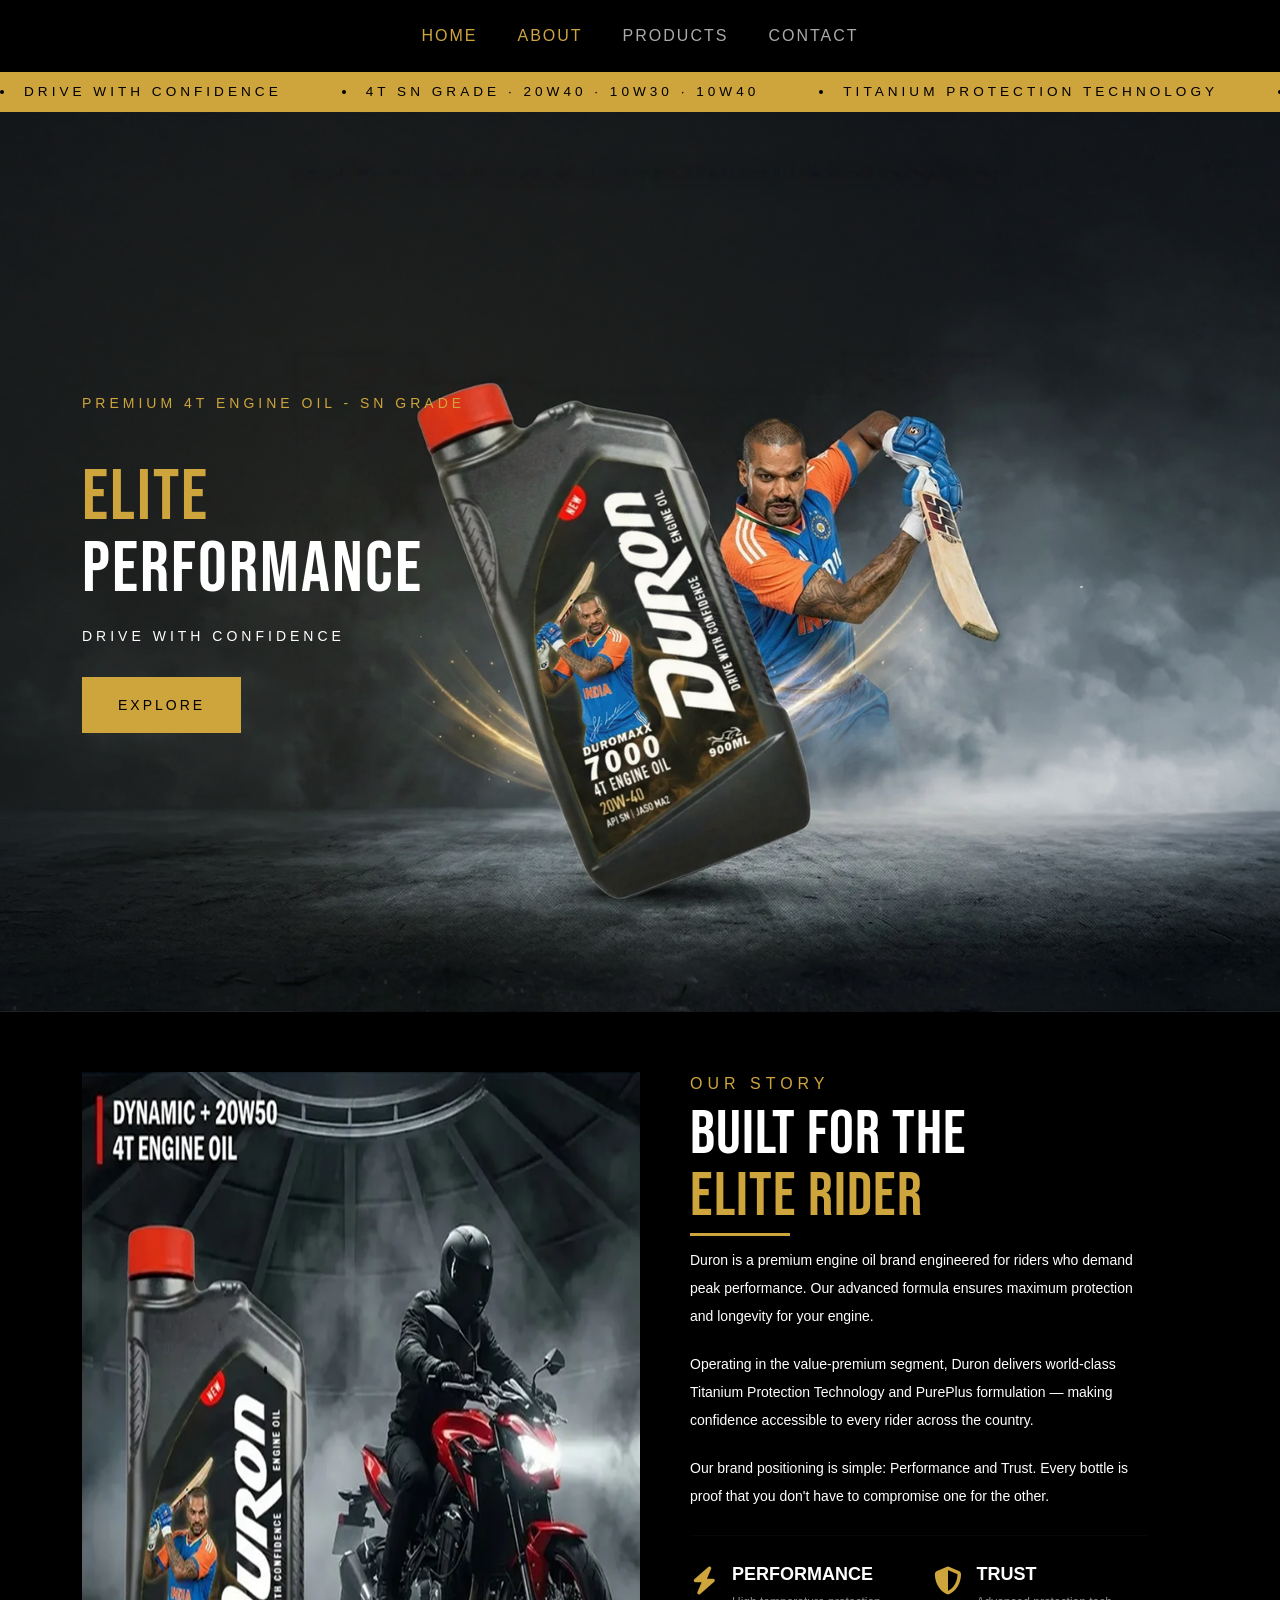
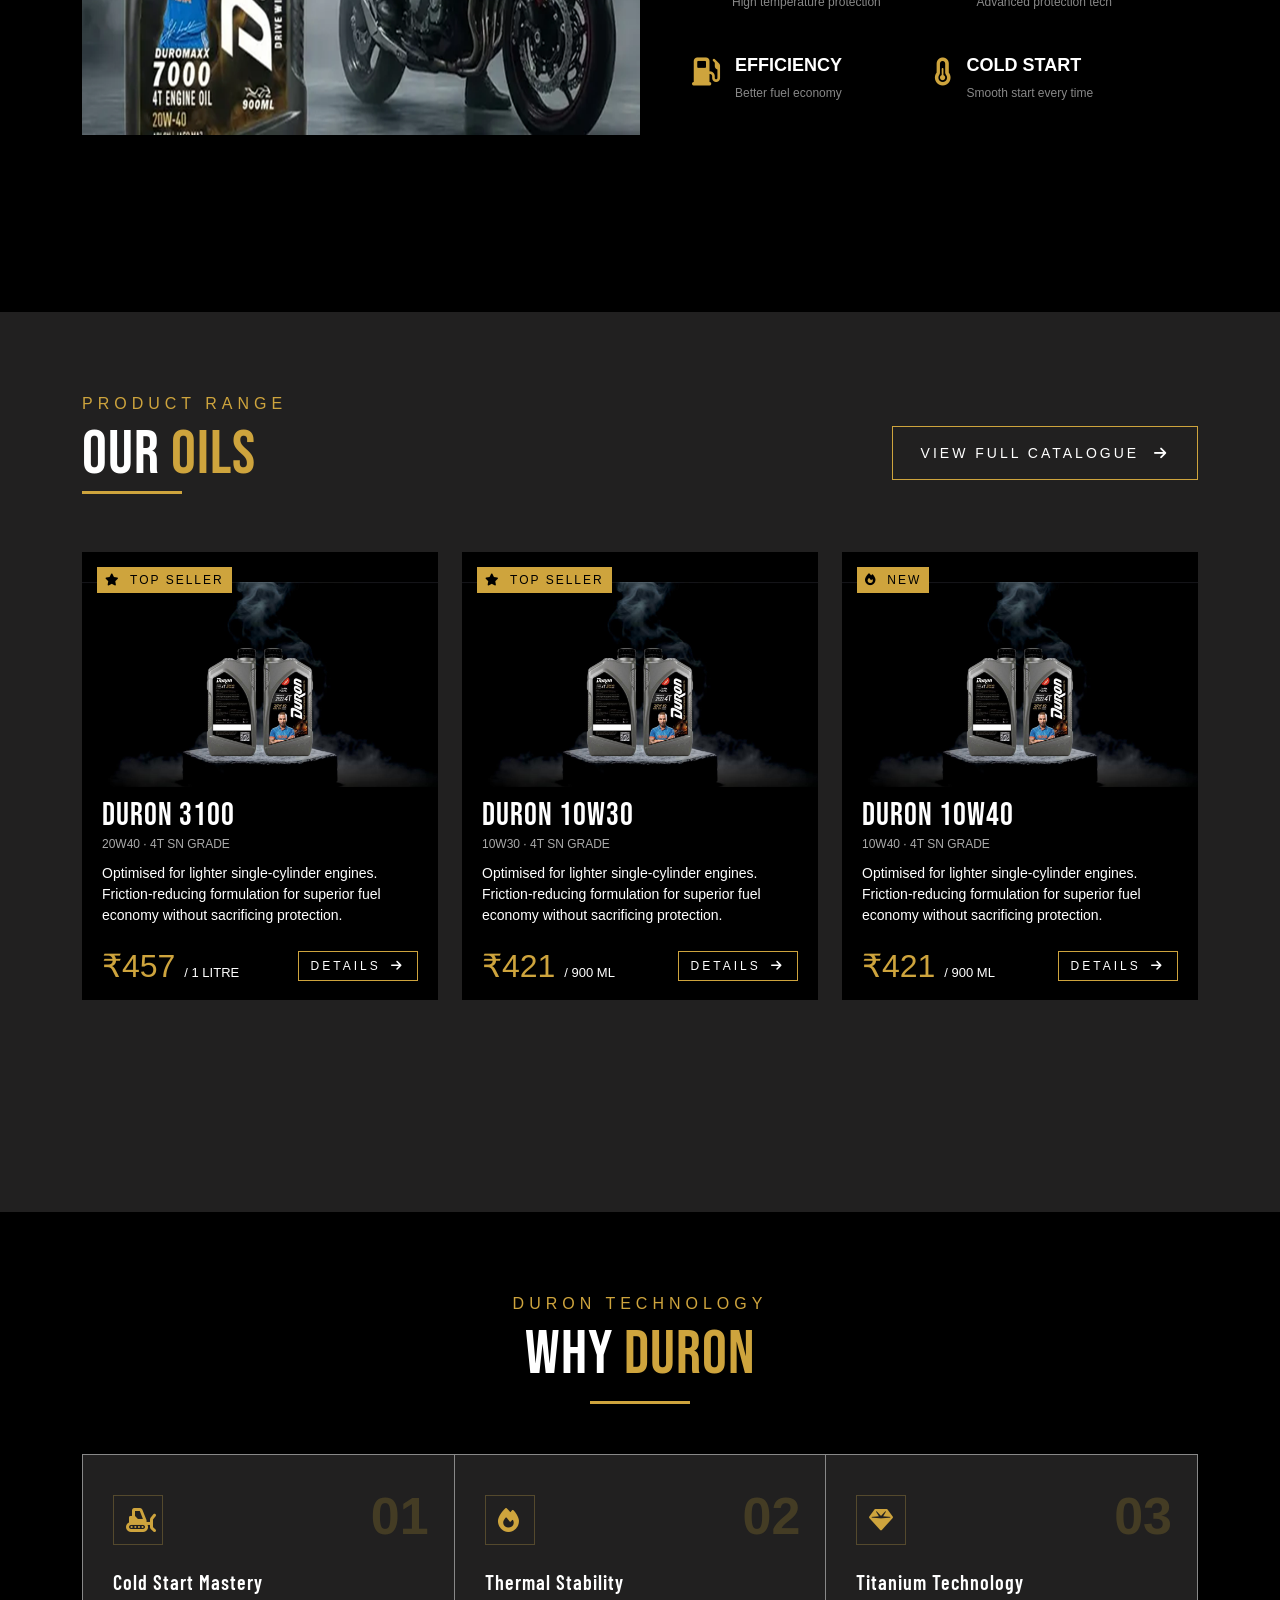
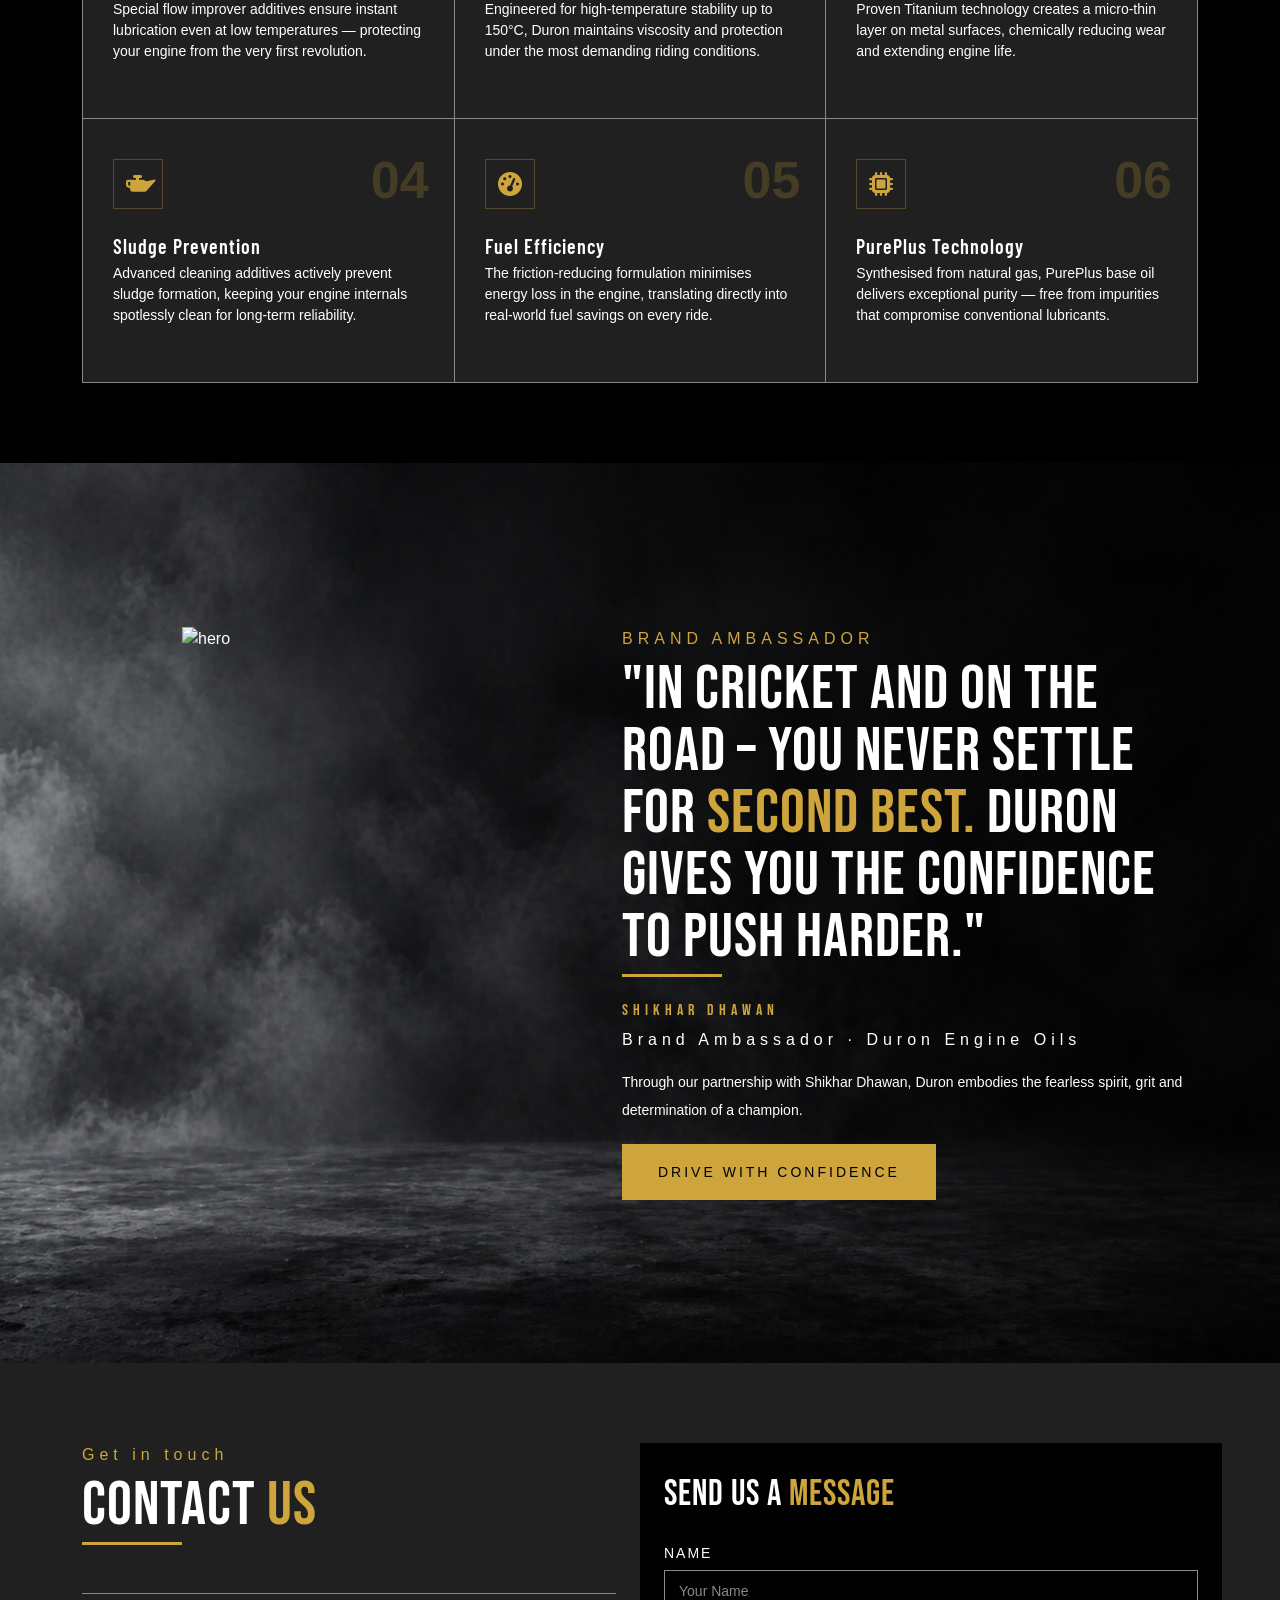
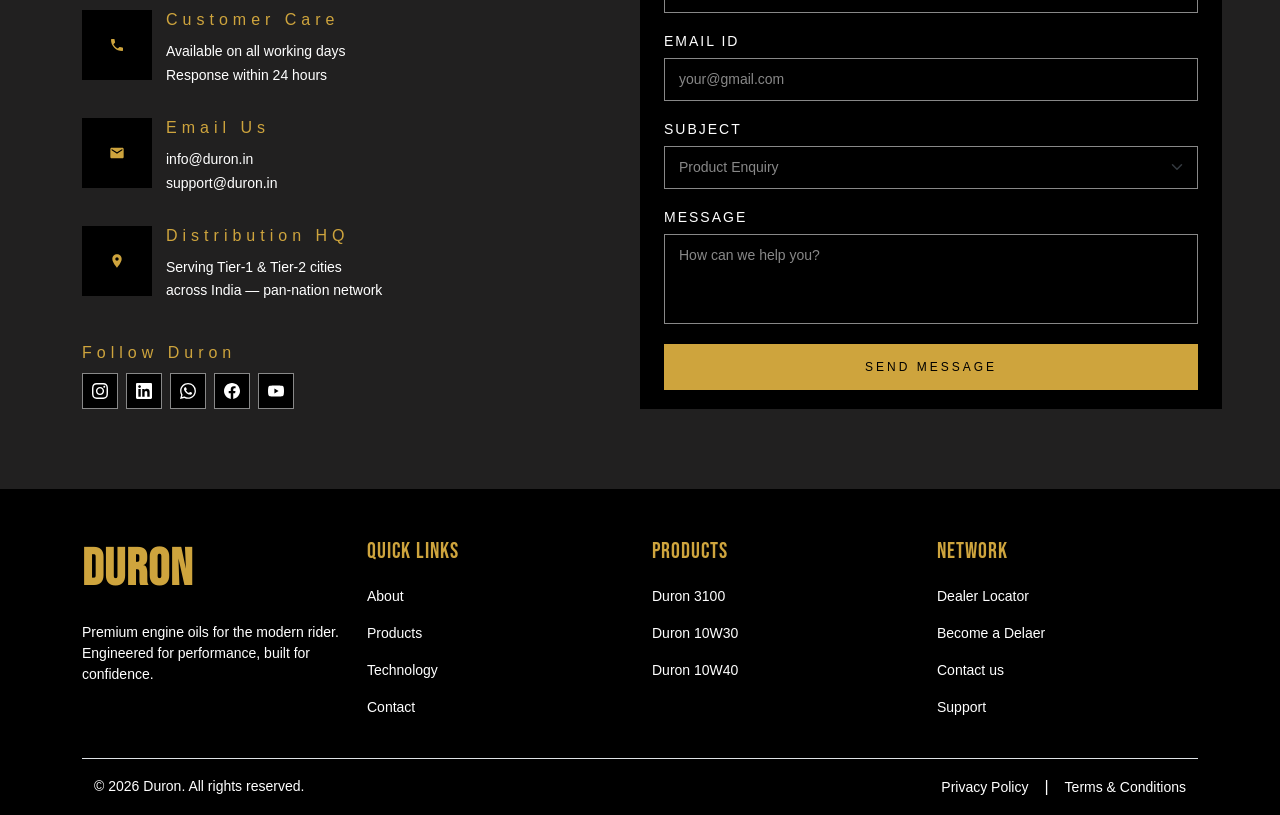
==== commit 5a1f3331: "update" ====
--- a/index.html
+++ b/index.html
@@ -35,9 +35,10 @@
             </button>
             <div class="collapse navbar-collapse justify-content-center" id="mainNav">
                 <ul class="navbar-nav gap-0 mt-4 gap-lg-4 mt-lg-0">
+                    <li class="nav-item"><a class="nav-link active" href="./index.html">Home</a></li>
                     <li class="nav-item"><a class="nav-link active" href="./about.html">About</a></li>
                     <li class="nav-item"><a class="nav-link" href="./product.html">PRODUCTS</a></li>
-                    <li class="nav-item"><a class="nav-link" href="./technology.html">TECHNOLOGY</a></li>
+                    <!-- <li class="nav-item"><a class="nav-link" href="./technology.html">TECHNOLOGY</a></li> -->
                     <li class="nav-item"><a class="nav-link" href="./contact.html">CONTACT</a></li>
                 </ul>
             </div>
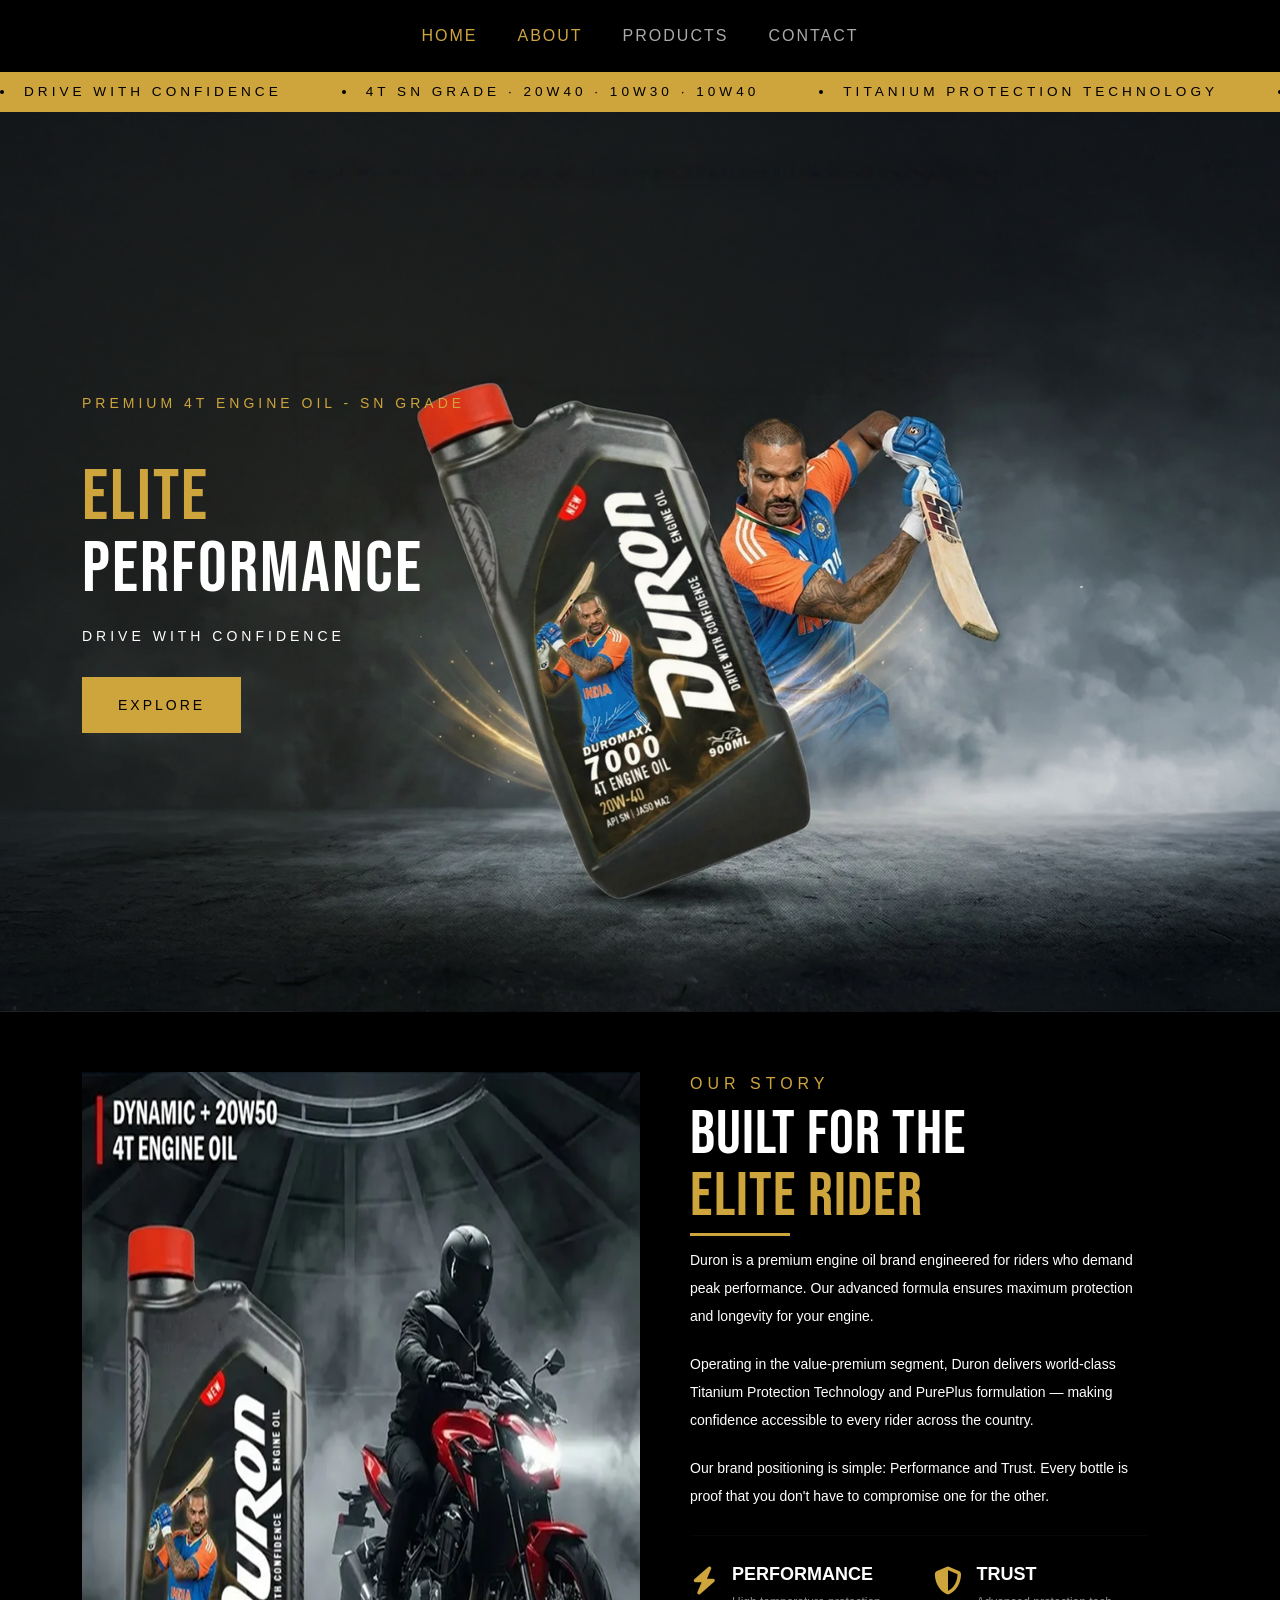
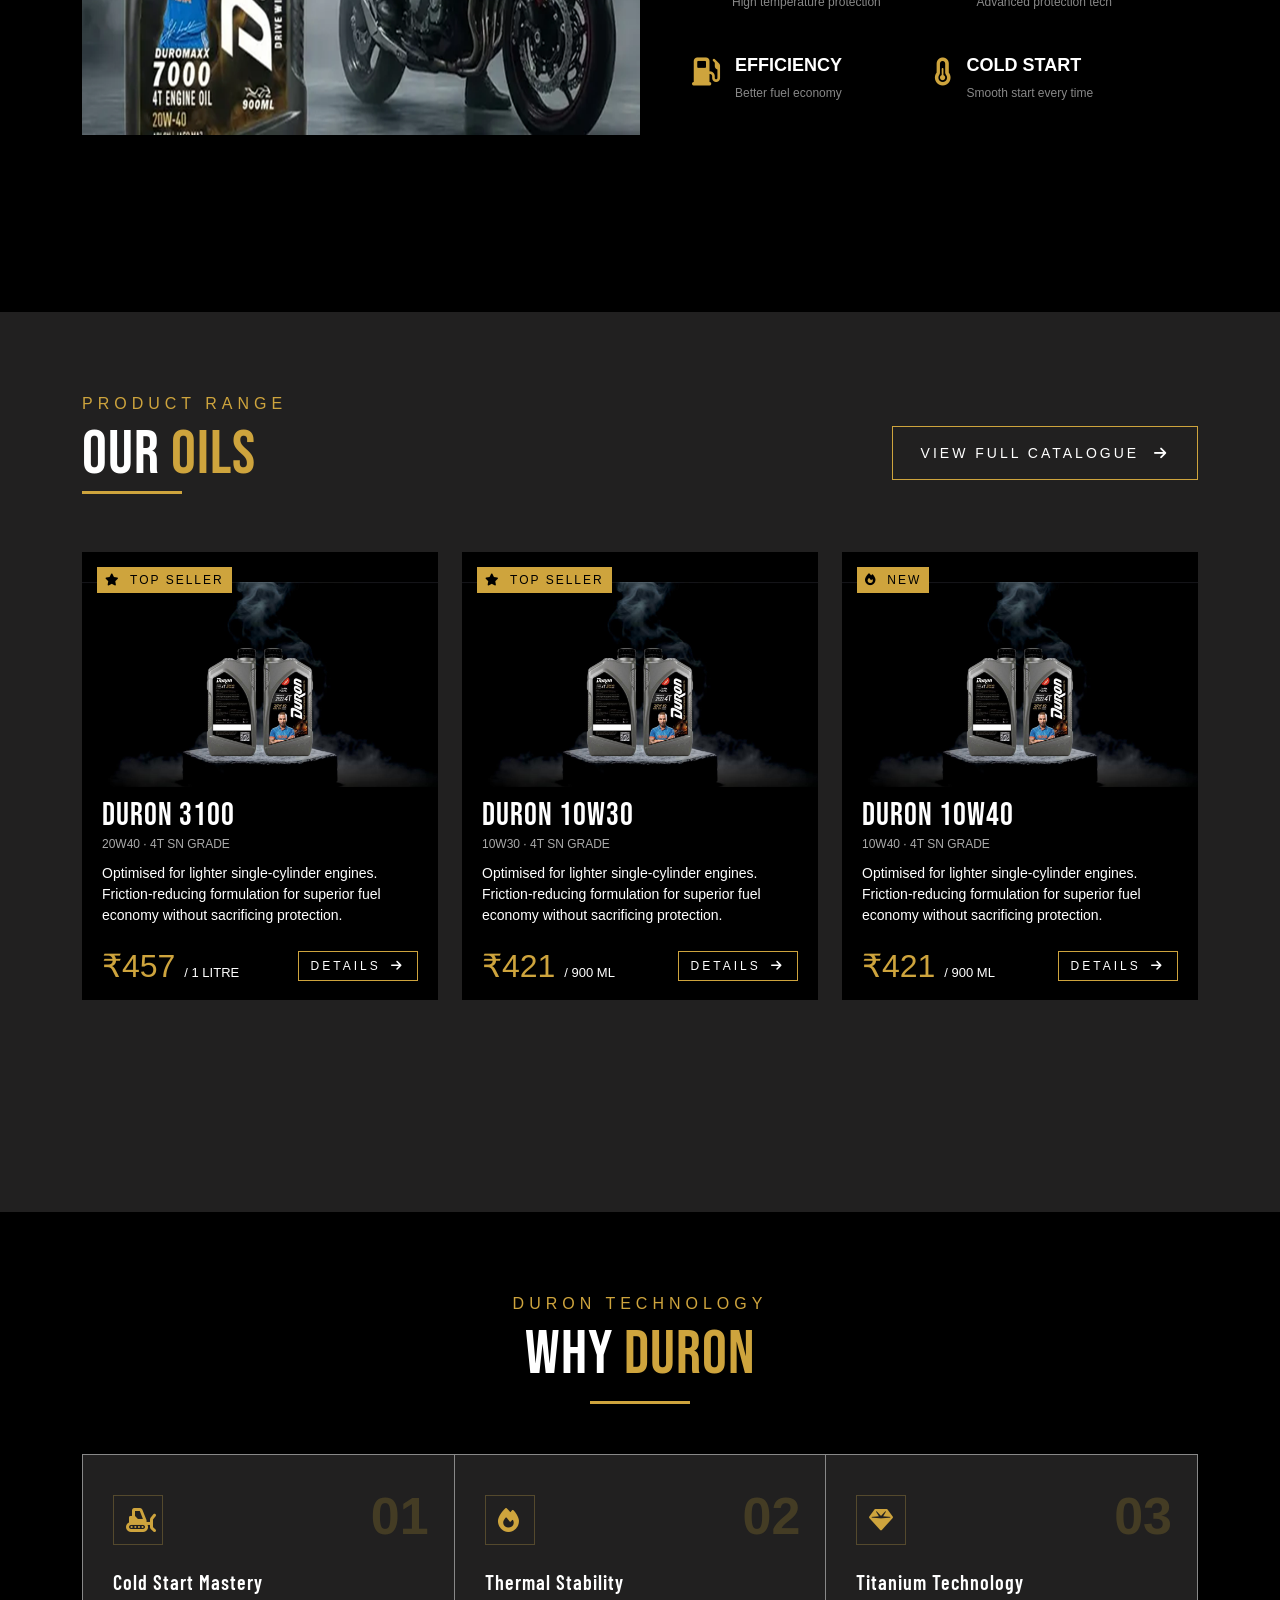
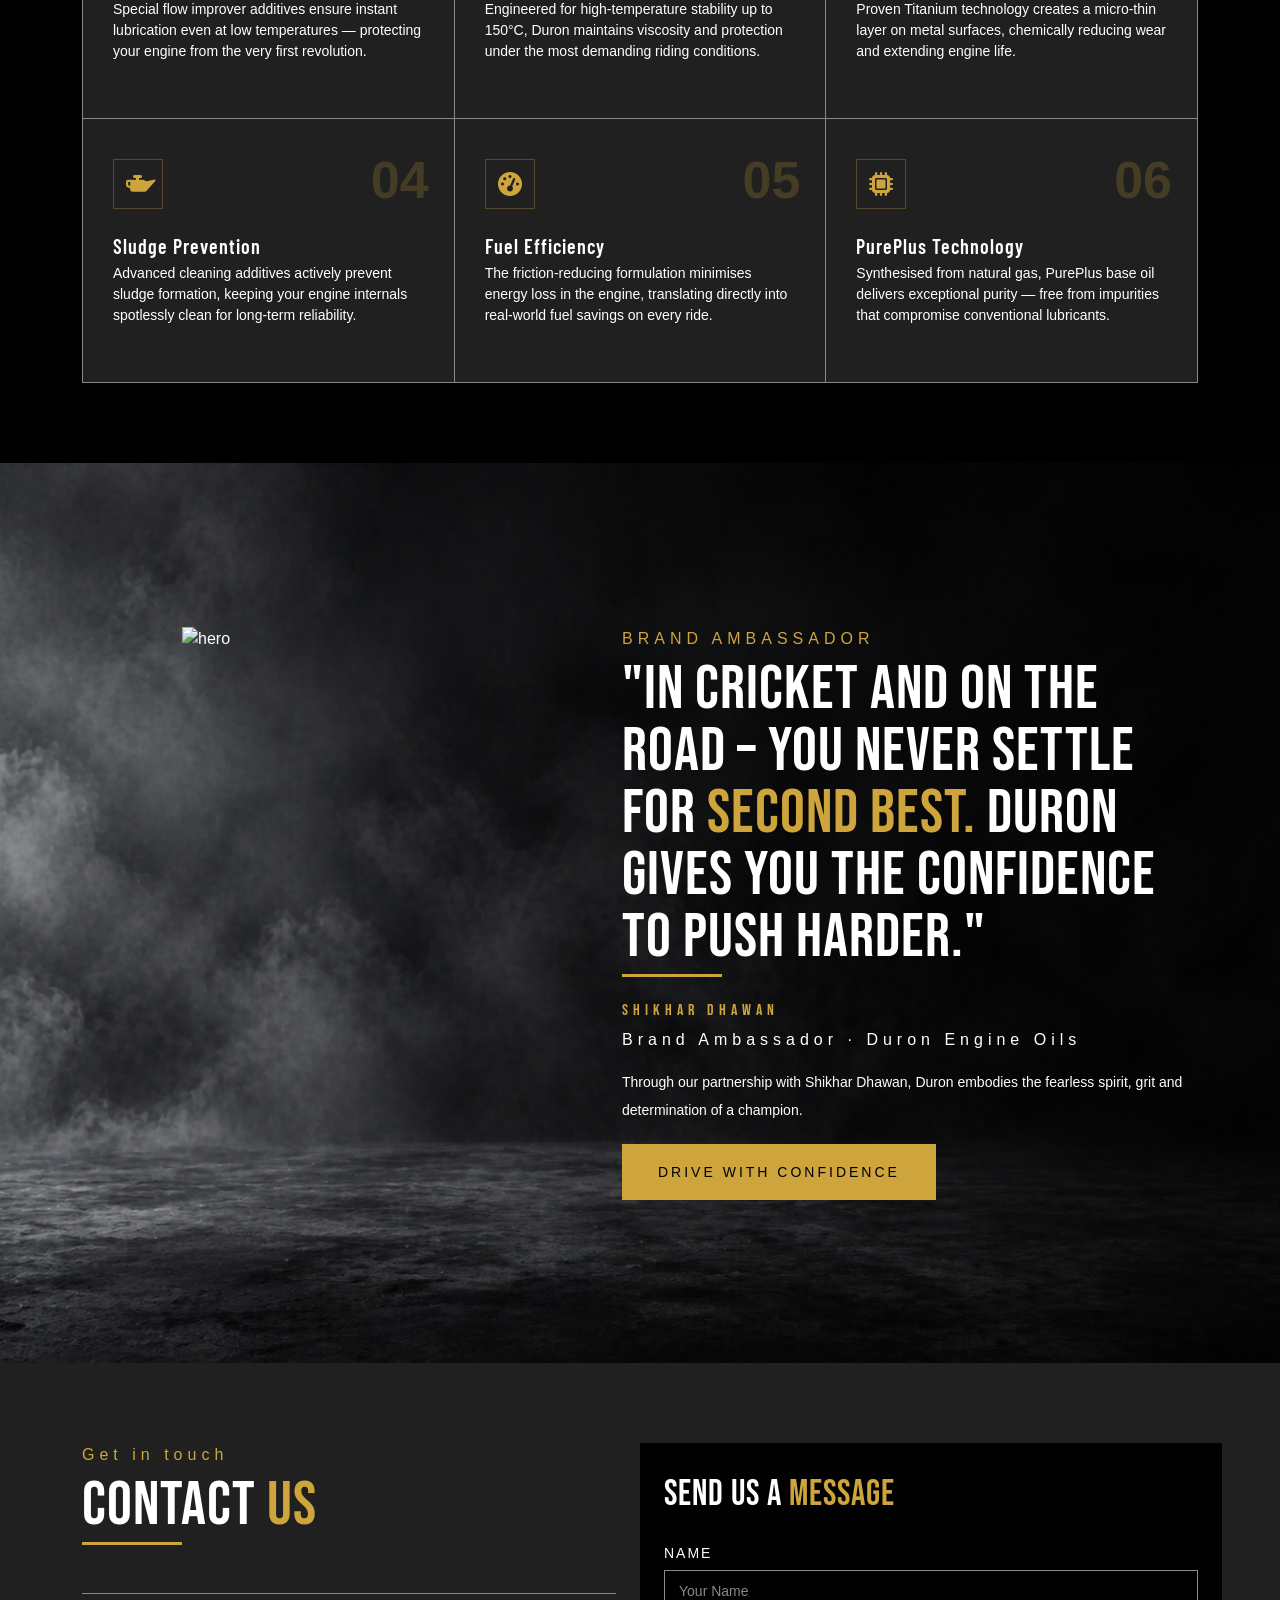
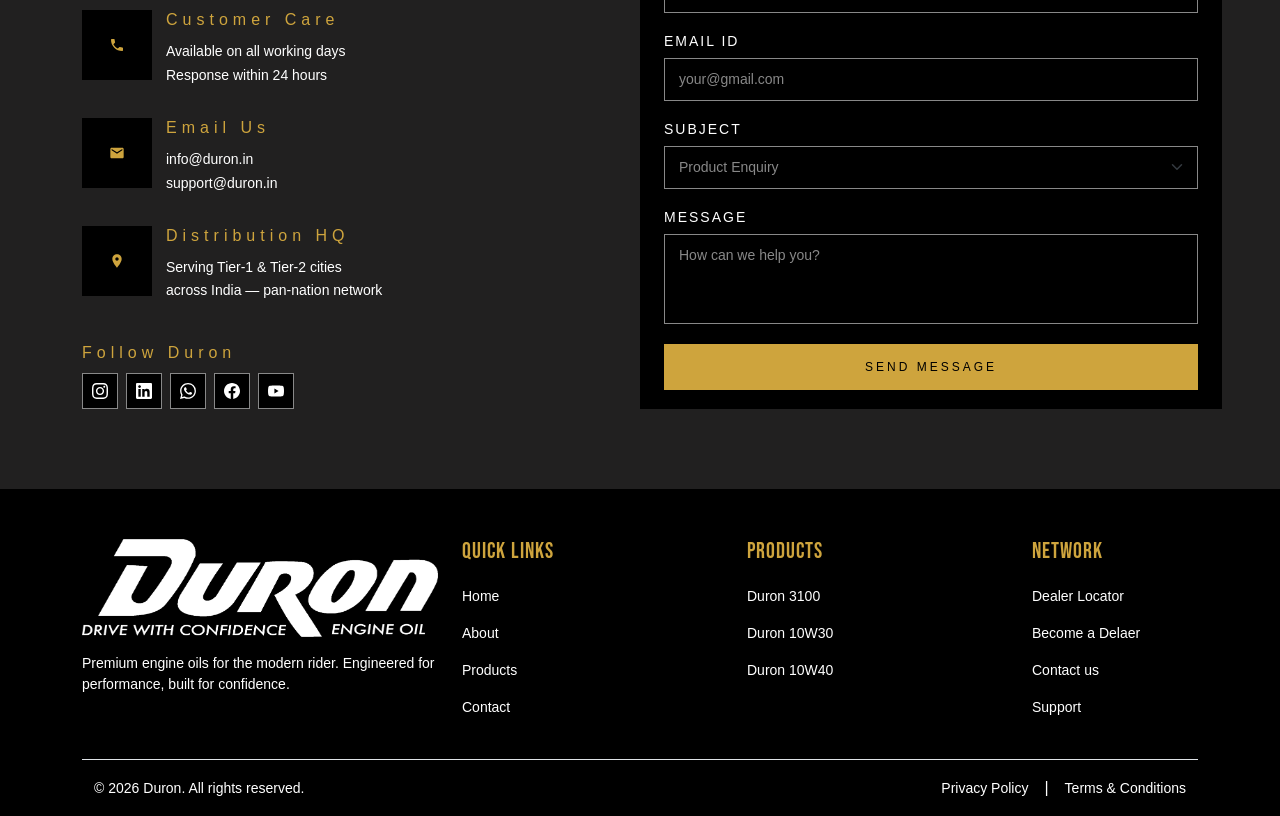
==== commit 869c2294: "update" ====
--- a/index.html
+++ b/index.html
@@ -508,17 +508,20 @@
     <!-- FOOTER -->
     <footer class="footer" data-aos="zoom-in">
         <div class="container">
-            <div class="row">
-                <div class="col-lg-3 mb-4">
-                    <h2>DUR<span>O</span>N</h2>
-                    <p>Premium engine oils for the modern rider. Engineered for performance, built for confidence.</p>
+
+            <div class="row justify-content-center">
+                <div class="col-lg-4 mb-4">
+                    <img src="./image/Duron-Logo.png" alt="logo" class="w-100 h-50" />
+                    <p class="mt-3">Premium engine oils for the modern rider. Engineered for performance, built for
+                        confidence.</p>
                 </div>
                 <div class="col-lg-3 col-md-6 mb-4">
                     <h5>QUICK LINKS</h5>
-                    <p><a href="#">About</a></p>
-                    <p><a href="#products">Products</a></p>
-                    <p><a href="#technology">Technology</a></p>
-                    <p><a href="#contact">Contact</a></p>
+                    <p><a href="./index.html">Home</a></p>
+                    <p><a href="./about.html">About</a></p>
+                    <p><a href="./product.html">Products</a></p>
+                    <!-- <p><a href="#technology">Technology</a></p> -->
+                    <p><a href="./contact.html">Contact</a></p>
                 </div>
                 <div class="col-lg-3 col-md-6 mb-4">
                     <h5>PRODUCTS</h5>
@@ -526,7 +529,7 @@
                     <p><a href="#">Duron 10W30</a></p>
                     <p><a href="#">Duron 10W40</a></p>
                 </div>
-                <div class="col-lg-3 col-md-6 mb-4">
+                <div class="col-lg-2 col-md-6 mb-4">
                     <h5>Network</h5>
                     <p><a href="#">Dealer Locator</a></p>
                     <p><a href="#">Become a Delaer</a></p>
--- a/style/style.css
+++ b/style/style.css
@@ -177,6 +177,13 @@
     overflow: hidden;
 }
 
+.about-story-section {
+    background: var(--dark-gray);
+    padding: 60px 0px;
+    min-height: 100vh;
+    overflow: hidden;
+}
+
 .right-panel {
     padding: 0 50px;
 }
@@ -864,6 +871,46 @@
     }
 }
 
+.about-banner {
+    position: relative;
+    background-image: url('../image/about-us-banner.jpg');
+    background-size: cover;
+    background-position: center;
+    background-repeat: no-repeat;
+    overflow: hidden;
+    width: 100%;
+    height: 100vh;
+    display: flex;
+    justify-content: center;
+    align-items: center;
+    text-align: center;
+}
+
+.about-banner::before {
+    content: '';
+    position: absolute;
+    inset: 0;
+    /* background: radial-gradient(ellipse 70% 60% at 50% 50%, rgba(232, 255, 71, 0.08), transparent 70%); */
+}
+
+/* .banner-grid {
+    position: absolute;
+    inset: 0;
+    background-image: linear-gradient(rgba(232, 255, 71, 0.04) 1px, transparent 1px),
+        linear-gradient(90deg, rgba(232, 255, 71, 0.04) 1px, transparent 1px);
+    background-size: 48px 48px;
+} */
+
+
+
+
+.about-banner p {
+    font-size: 17px;
+    color: var(--text-light);
+    margin-top: 14px;
+    position: relative;
+}
+
 .contact-banner {
     position: relative;
     background: linear-gradient(160deg, #0a0a0a 0%, #141414 100%);
@@ -879,13 +926,13 @@
     background: radial-gradient(ellipse 70% 60% at 50% 50%, rgba(232, 255, 71, 0.08), transparent 70%);
 }
 
-.banner-grid {
+/* .banner-grid {
     position: absolute;
     inset: 0;
     background-image: linear-gradient(rgba(232, 255, 71, 0.04) 1px, transparent 1px),
         linear-gradient(90deg, rgba(232, 255, 71, 0.04) 1px, transparent 1px);
     background-size: 48px 48px;
-}
+} */
 
 .contact-banner .badge-tag {
     display: inline-block;
@@ -1376,7 +1423,7 @@
 
 /* ── TEAM / VALUES ── */
 .values-section {
-    background: var(--dark-gray);
+    background: var(--dark);
     padding: 80px 0;
 }
 
@@ -1442,4 +1489,64 @@
 
 .product-card:hover::before {
     transform: scaleX(1);
+}
+
+.description-section {
+    background-color: var(--dark);
+    border-top: 1px solid var(--card-border);
+    padding: 80px 0px;
+}
+
+.hero-section {
+    padding: 80px 0;
+    text-align: center;
+    position: relative;
+    /* border-bottom: 1px solid var(--card-border); */
+    height: 100vh;
+    background-size: cover;
+    background-position: center;
+    background-repeat: no-repeat;
+}
+
+/* Overlay */
+.hero-section::before {
+    content: "";
+    position: absolute;
+    inset: 0;
+    background: rgba(0, 0, 0, 0.6);
+}
+
+.hero-section .container {
+    position: relative;
+    z-index: 2;
+}
+
+.about-text-section {
+    background-color: var(--duron-dark);
+    padding: 80px 0 60px;
+    text-align: center;
+    position: relative;
+    overflow: hidden;
+}
+
+
+.about-text-section::before {
+    content: '';
+    position: absolute;
+    width: 500px;
+    height: 300px;
+
+    /* background: radial-gradient(circle, var(--dark-gray) 0%, transparent 70%); */
+    top: -80px;
+    left: 50%;
+    transform: translateX(-50%);
+    pointer-events: none;
+}
+
+
+.hero-divider {
+    width: 100px;
+    height: 3px;
+    background: var(--gold);
+    margin: 1.5rem auto;
 }
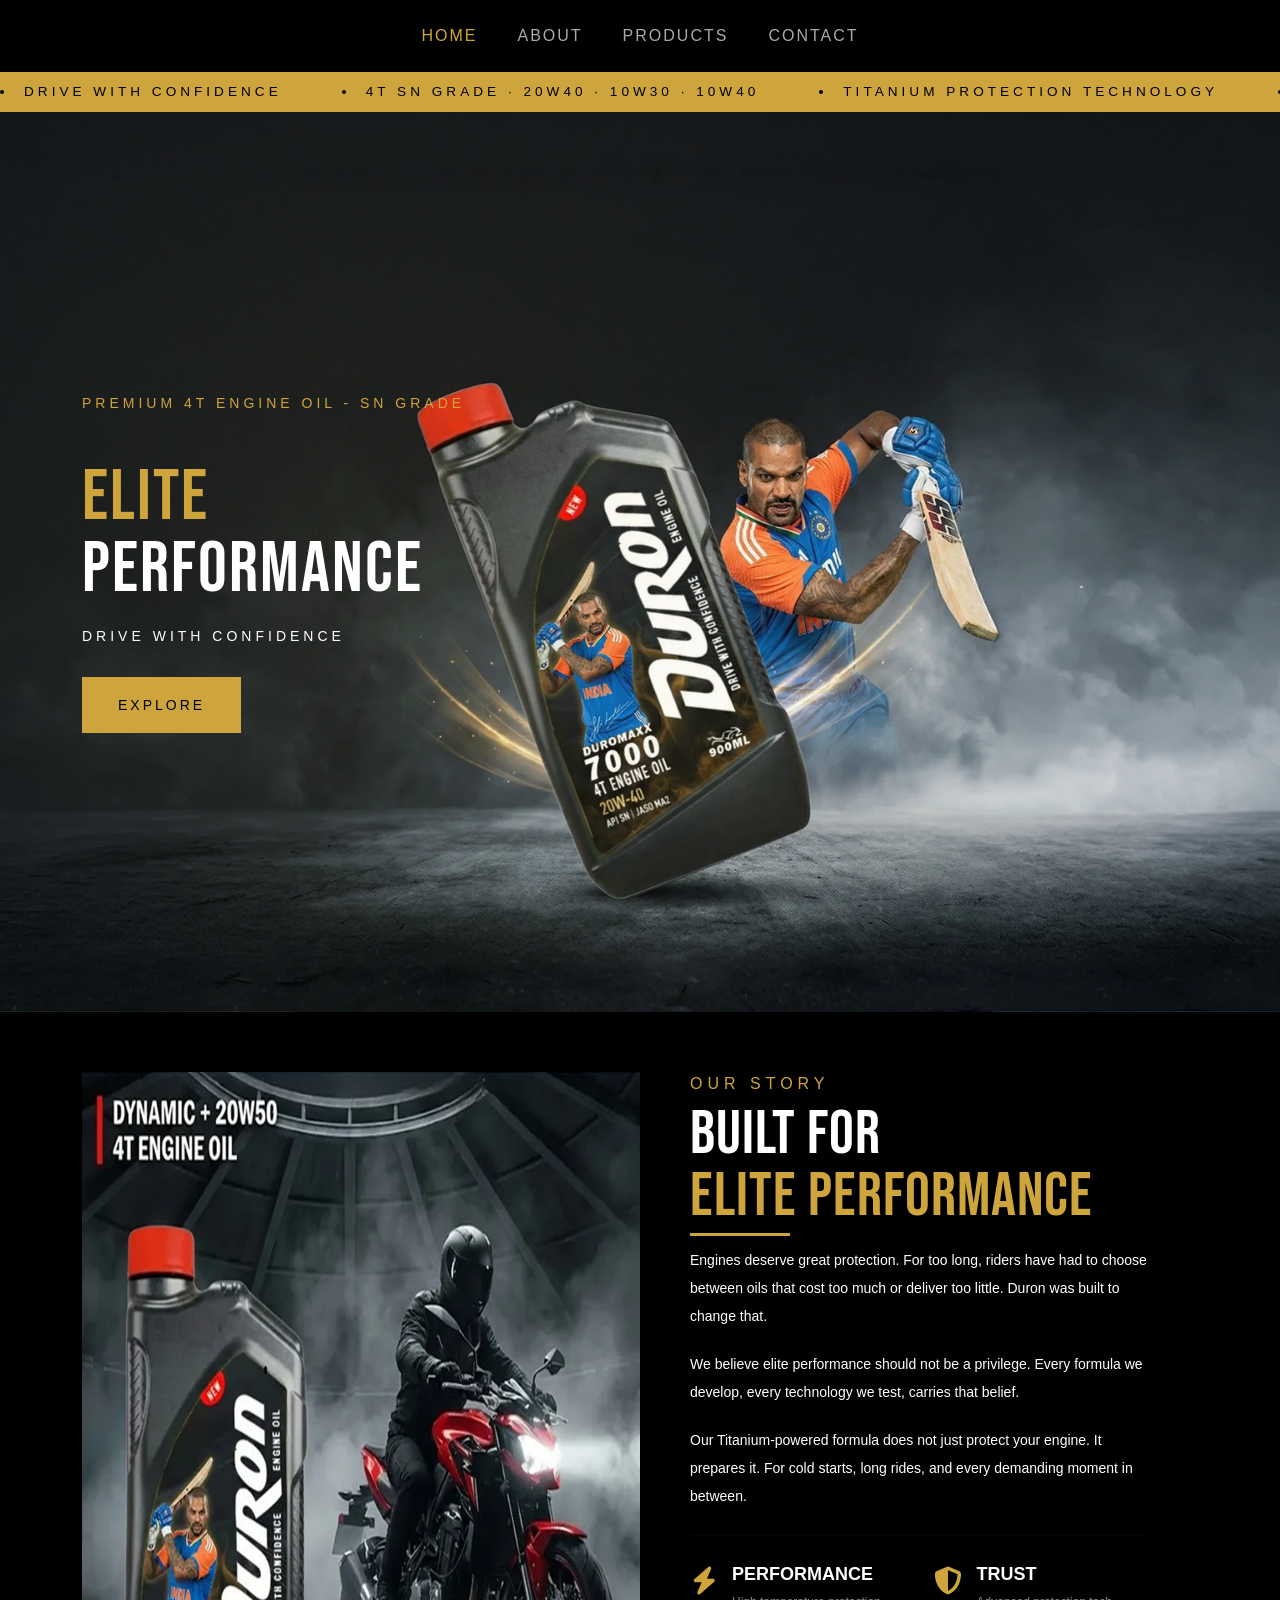
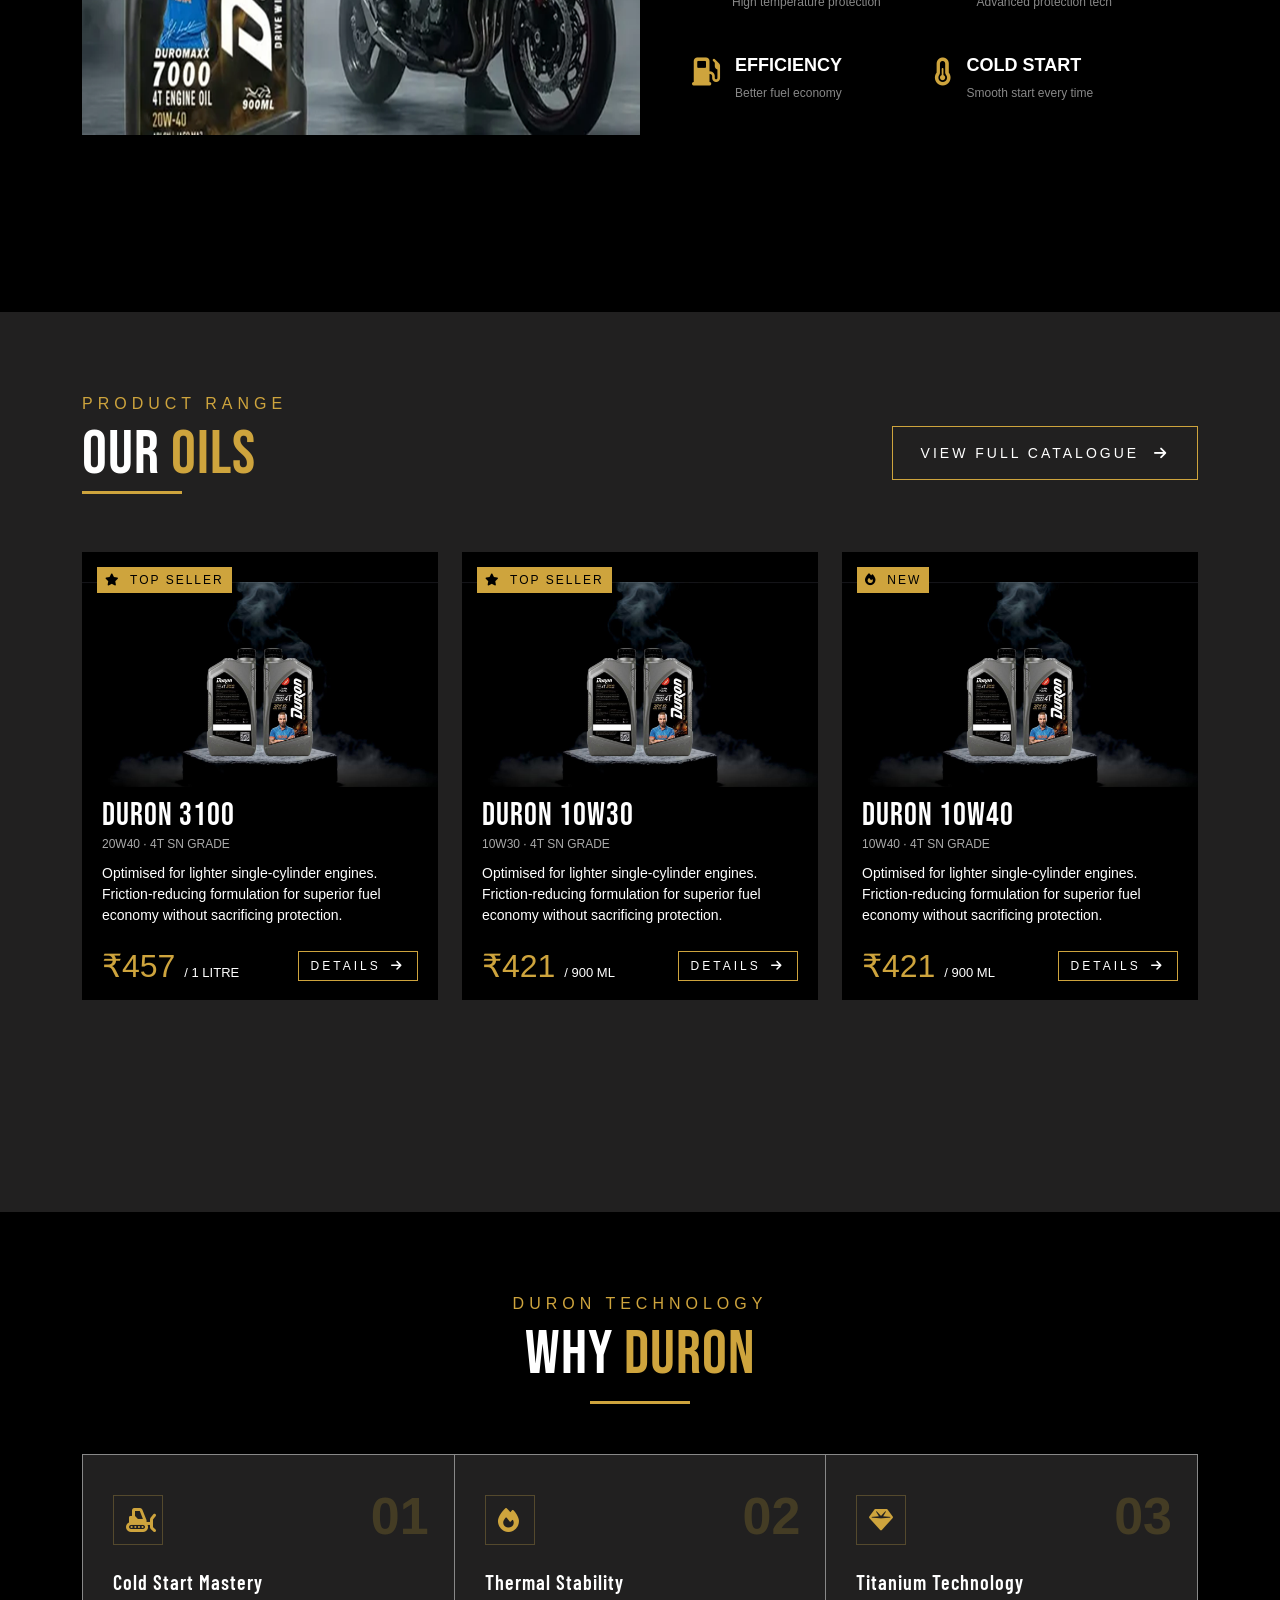
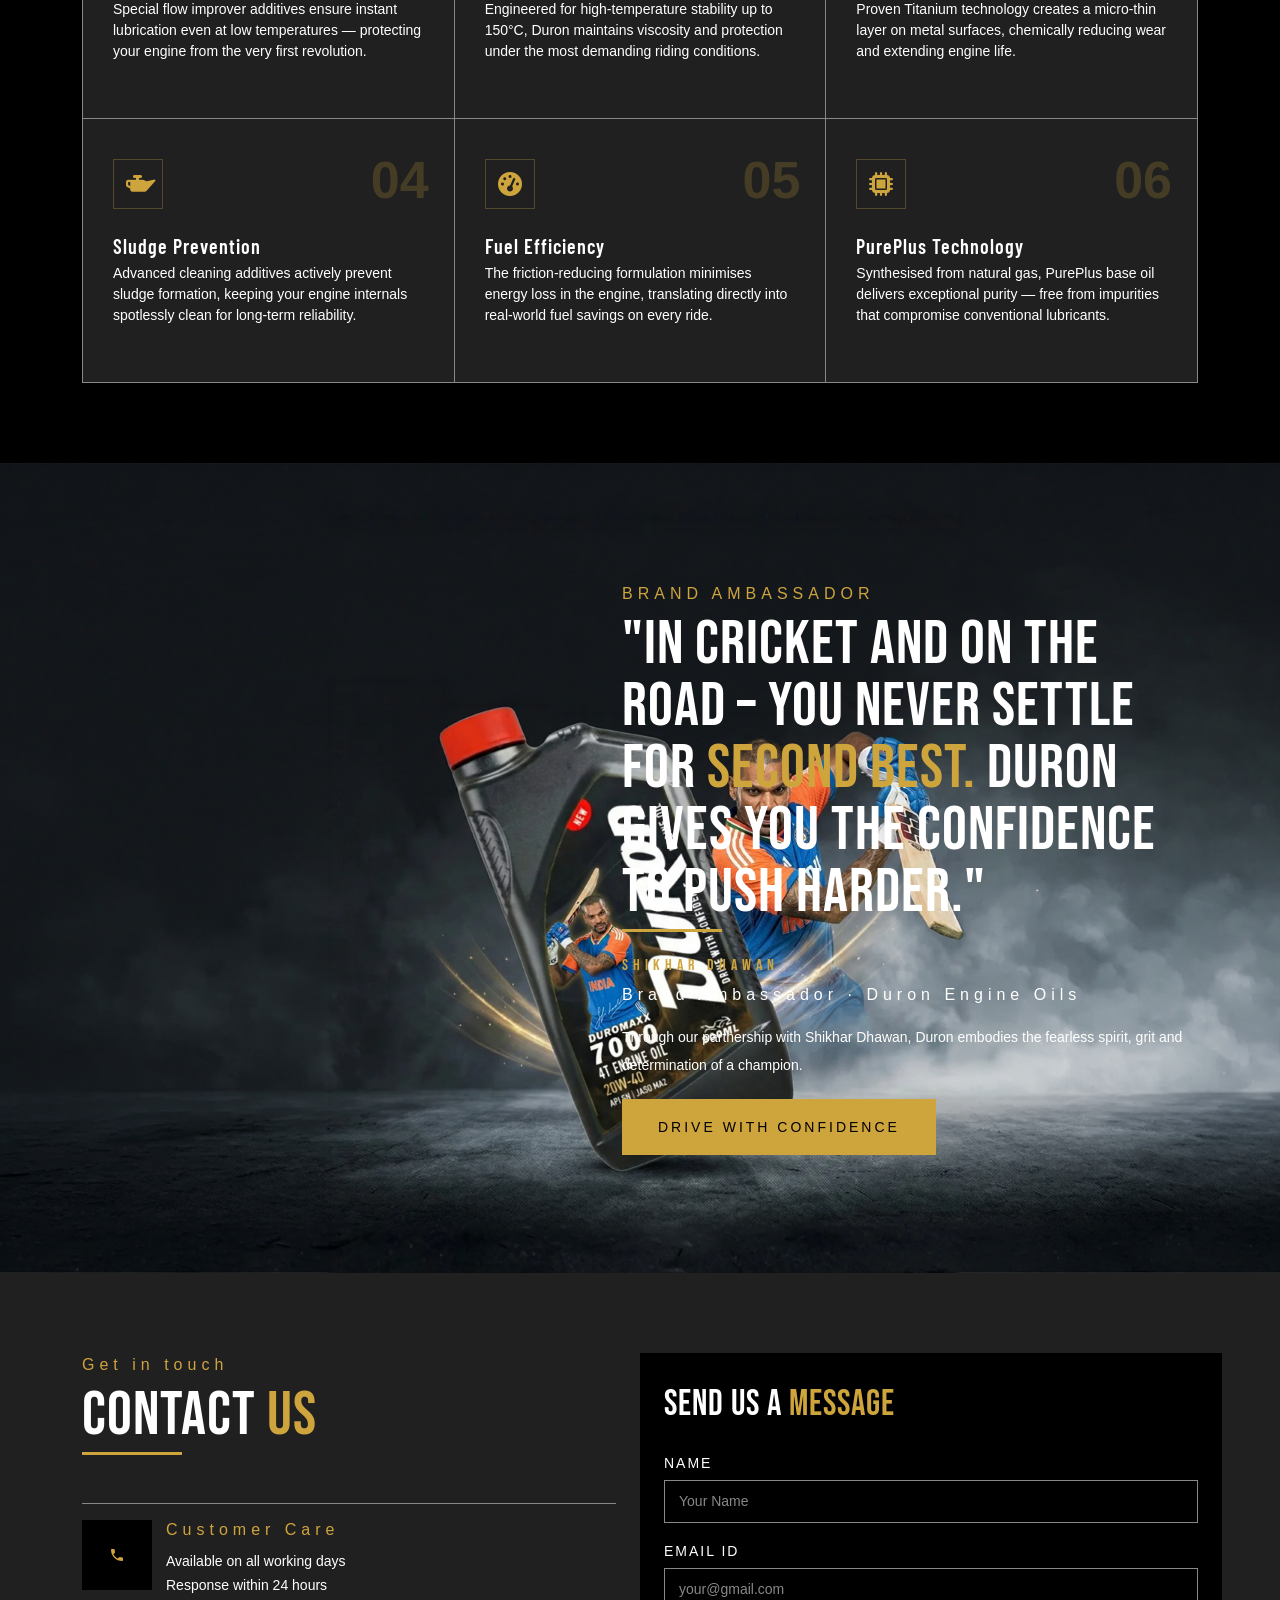
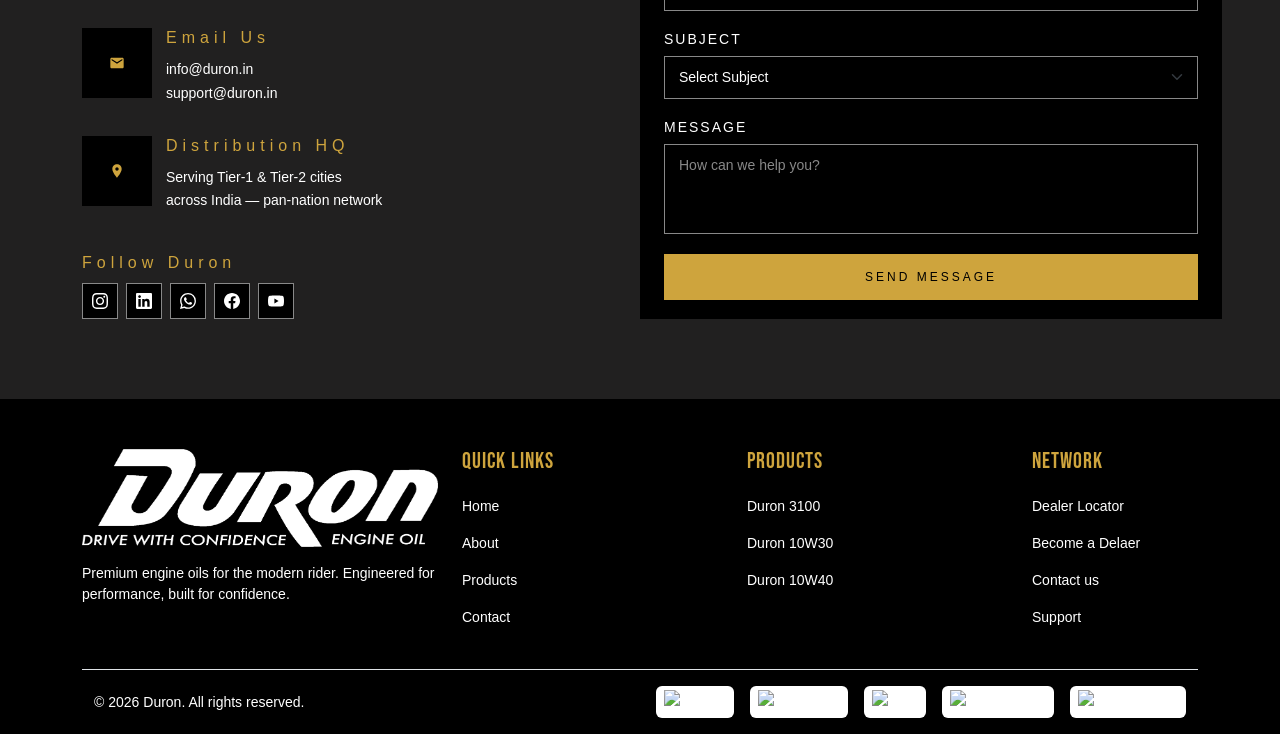
==== commit aa496e60: "update" ====
--- a/index.html
+++ b/index.html
@@ -36,7 +36,7 @@
             <div class="collapse navbar-collapse justify-content-center" id="mainNav">
                 <ul class="navbar-nav gap-0 mt-4 gap-lg-4 mt-lg-0">
                     <li class="nav-item"><a class="nav-link active" href="./index.html">Home</a></li>
-                    <li class="nav-item"><a class="nav-link active" href="./about.html">About</a></li>
+                    <li class="nav-item"><a class="nav-link " href="./about.html">About</a></li>
                     <li class="nav-item"><a class="nav-link" href="./product.html">PRODUCTS</a></li>
                     <!-- <li class="nav-item"><a class="nav-link" href="./technology.html">TECHNOLOGY</a></li> -->
                     <li class="nav-item"><a class="nav-link" href="./contact.html">CONTACT</a></li>
@@ -93,21 +93,21 @@
                 <div class="col-lg-6" data-aos="fade-right">
                     <div class="right-panel">
                         <div class="our-story-label" data-aos="zoom-in">OUR STORY</div>
-                        <h2 class="story-heading" data-aos="zoom-in">BUILT FOR THE<br><span class="gold"
-                                data-aos="zoom-in">ELITE RIDER</span></h2>
+                        <h2 class="story-heading" data-aos="zoom-in">Built for <br><span class="gold"
+                                data-aos="zoom-in">Elite Performance</span></h2>
                         <div class="title-line"></div>
-                        <p class="story-body">Duron is a premium engine oil brand engineered for riders who demand peak
-                            performance. Our advanced formula ensures maximum protection and longevity for your engine.
+                        <p class="story-body">Engines deserve great protection. For too long, riders have had to choose
+                            between oils that cost too much or deliver too little.
+                            Duron was built to change that.
                         </p>
 
                         <p class="story-body">
-                            Operating in the value-premium segment, Duron delivers world-class Titanium Protection
-                            Technology and PurePlus formulation — making confidence accessible to every rider across the
-                            country.
+                            We believe elite performance should not be a privilege. Every formula we develop, every
+                            technology we test, carries that belief.
                         </p>
                         <p class="story-body">
-                            Our brand positioning is simple: Performance and Trust. Every bottle is proof that you don't
-                            have to compromise one for the other.
+                            Our Titanium-powered formula does not just protect your engine. It prepares it. For cold
+                            starts, long rides, and every demanding moment in between.
                         </p>
                         <hr class="story-divider">
 
@@ -149,16 +149,17 @@
     </section>
 
     <!-- PRODUCTS SECTION -->
-    <section class="products-section" id="products">
+    <section class="products-section px-4" id="products">
         <div class="container">
             <div class="row align-items-end mb-5" data-aos="zoom-in">
-                <div class="col-md-8">
+                <div class="col-md-8 col-sm-6">
                     <div class="our-story-label">PRODUCT RANGE</div>
                     <h2 class="story-heading">OUR <span class="gold">OILS</span></h2>
                     <div class="title-line"></div>
                 </div>
-                <div class="col-md-4 text-md-end mt-3 mt-md-0 mb-4">
-                    <a href="#" class="btn-catalogue">VIEW FULL CATALOGUE <i class="fas fa-arrow-right ms-2"></i></a>
+                <div class="col-md-4 col-sm-6 text-md-end mt-3 mt-md-0 mb-4">
+                    <a href="./product.html" class="btn-catalogue">VIEW FULL CATALOGUE <i
+                            class="fas fa-arrow-right ms-2"></i></a>
                 </div>
             </div>
 
@@ -313,7 +314,7 @@
                 <div class="col-lg-5 col-md-8 col-12 ">
                     <div class="brand-img-wrapper" data-aos="zoom-in">
 
-                        <img src="./image/brand.png" alt="hero" />
+                        <!-- <img src="./image/brand.png" alt="hero" /> -->
                     </div>
                 </div>
 
@@ -471,33 +472,40 @@
                     <div class="col-12 col-md-6 contact-form" data-aos="fade-right">
                         <h2 class="form-title">SEND US A <span>MESSAGE</span></h2>
 
-                        <div class="mb-3">
-                            <label class="form-label">Name</label>
-                            <input type="text" class="form-control" placeholder="Your Name" />
-                        </div>
-
-                        <div class="mb-3">
-                            <label class="form-label">Email ID</label>
-                            <input type="email" class="form-control" placeholder="your@gmail.com" />
-                        </div>
-
-                        <div class="mb-3">
-                            <label class="form-label">Subject</label>
-                            <select class="form-select">
-                                <option selected disabled>Product Enquiry</option>
-                                <option>Product Enquiry</option>
-                                <option>Support</option>
-                                <option>Partnership</option>
-                                <option>Other</option>
-                            </select>
-                        </div>
-
-                        <div class="mb-3">
-                            <label class="form-label">Message</label>
-                            <textarea class="form-control" placeholder="How can we help you?"></textarea>
-                        </div>
-
-                        <button class="btn-send">Send Message</button>
+                        <form id="contactForm">
+
+                            <div class="mb-3">
+                                <label class="form-label">Name</label>
+                                <input type="text" id="fullName" name="fullName" class="form-control"
+                                    placeholder="Your Name" />
+                            </div>
+
+                            <div class="mb-3">
+                                <label class="form-label">Email ID</label>
+                                <input type="email" id="emailAddr" name="emailAddr" class="form-control"
+                                    placeholder="your@gmail.com" />
+                            </div>
+
+                            <div class="mb-3">
+                                <label class="form-label">Subject</label>
+                                <select class="form-select" name="subject">
+                                    <option value="">Select Subject</option>
+                                    <option>Product Enquiry</option>
+                                    <option>Support</option>
+                                    <option>Partnership</option>
+                                    <option>Other</option>
+                                </select>
+                            </div>
+
+                            <div class="mb-3">
+                                <label class="form-label">Message</label>
+                                <textarea class="form-control" name="message"
+                                    placeholder="How can we help you?"></textarea>
+                            </div>
+
+                            <button type="submit" class="btn-send">Send Message</button>
+
+                        </form>
                     </div>
 
                 </div>
@@ -553,17 +561,35 @@
                         <!-- RIGHT -->
                         <div class="col-md-6">
                             <ul
-                                class="footer-links list-unstyled d-flex justify-content-center justify-content-md-end gap-3 mb-0">
+                                class="footer-links list-unstyled d-flex justify-content-center justify-content-md-end gap-3 mb-0 align-items-center flex-wrap">
+
                                 <li>
-                                    <a href="#">Privacy Policy</a>
+                                    <img src="https://cdn.jsdelivr.net/npm/simple-icons@v9/icons/paytm.svg" alt="Paytm"
+                                        height="28" class="bg-white rounded px-2 py-1">
                                 </li>
-                                <li class="divider">|</li>
+
                                 <li>
-                                    <a href="#">Terms & Conditions</a>
+                                    <img src="https://cdn.jsdelivr.net/npm/simple-icons@v9/icons/phonepe.svg"
+                                        alt="PhonePe" height="28" class="bg-white rounded px-2 py-1">
                                 </li>
+
+                                <li>
+                                    <img src="https://cdn.jsdelivr.net/npm/simple-icons@v9/icons/visa.svg" alt="Visa"
+                                        height="28" class="bg-white rounded px-2 py-1">
+                                </li>
+
+                                <li>
+                                    <img src="https://cdn.jsdelivr.net/npm/simple-icons@v9/icons/mastercard.svg"
+                                        alt="Mastercard" height="28" class="bg-white rounded px-2 py-1">
+                                </li>
+
+                                <li>
+                                    <img src="https://cdn.jsdelivr.net/npm/simple-icons@v9/icons/googlepay.svg"
+                                        alt="Google Pay" height="28" class="bg-white rounded px-2 py-1">
+                                </li>
+
                             </ul>
                         </div>
-
                     </div>
                 </div>
             </div>
@@ -581,6 +607,10 @@
             offset: 100
         });
     </script>
+
+    <script src="https://code.jquery.com/jquery-3.7.1.min.js"></script>
+    <script src="https://cdn.jsdelivr.net/npm/jquery-validation@1.19.5/dist/jquery.validate.min.js"></script>
+    <script src="./srcipt/script.js"></script>
 </body>
 
 </html>
--- a/style/style.css
+++ b/style/style.css
@@ -242,6 +242,7 @@
 .feature-item:hover {
     transform: translateX(5px);
     border-left-color: var(--gold);
+    padding: 5px;
 }
 
 .feature-icon {
@@ -514,9 +515,9 @@
            AMBASSADOR SECTION
         ======================================== */
 .brand-hero {
-    min-height: 100vh;
+    min-height: 90vh;
     padding: 60px 0;
-    background: url('../image/brandbf-1.png') no-repeat center center/cover;
+    background: url('../image/hero.png') no-repeat center center/cover;
     display: flex;
     align-items: center;
 }
@@ -716,7 +717,7 @@
 }
 
 .form-select {
-    color: var(--card-border) !important;
+    color: var(--text-light) !important;
 }
 
 .form-select option {
@@ -1549,4 +1550,10 @@
     height: 3px;
     background: var(--gold);
     margin: 1.5rem auto;
+}
+
+label.error {
+    color: red;
+    font-size: 12px;
+    margin-top: 4px;
 }
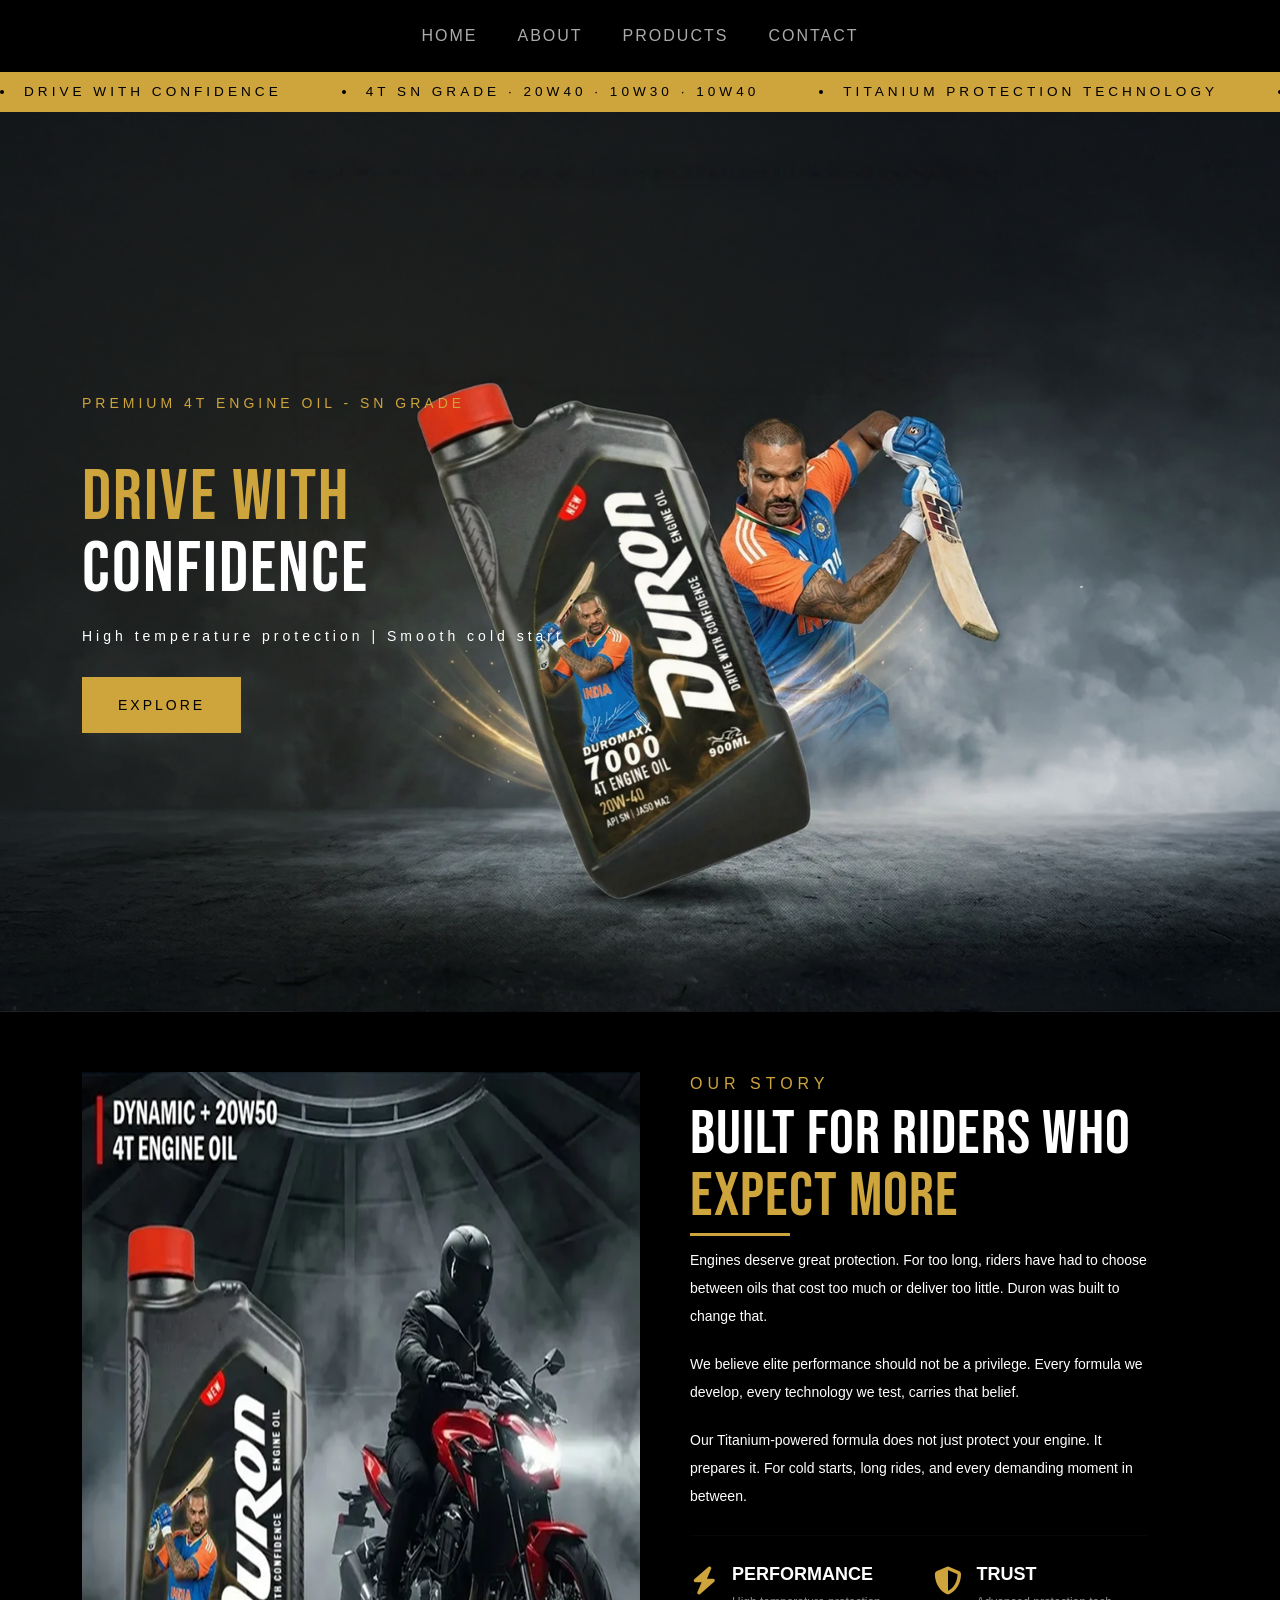
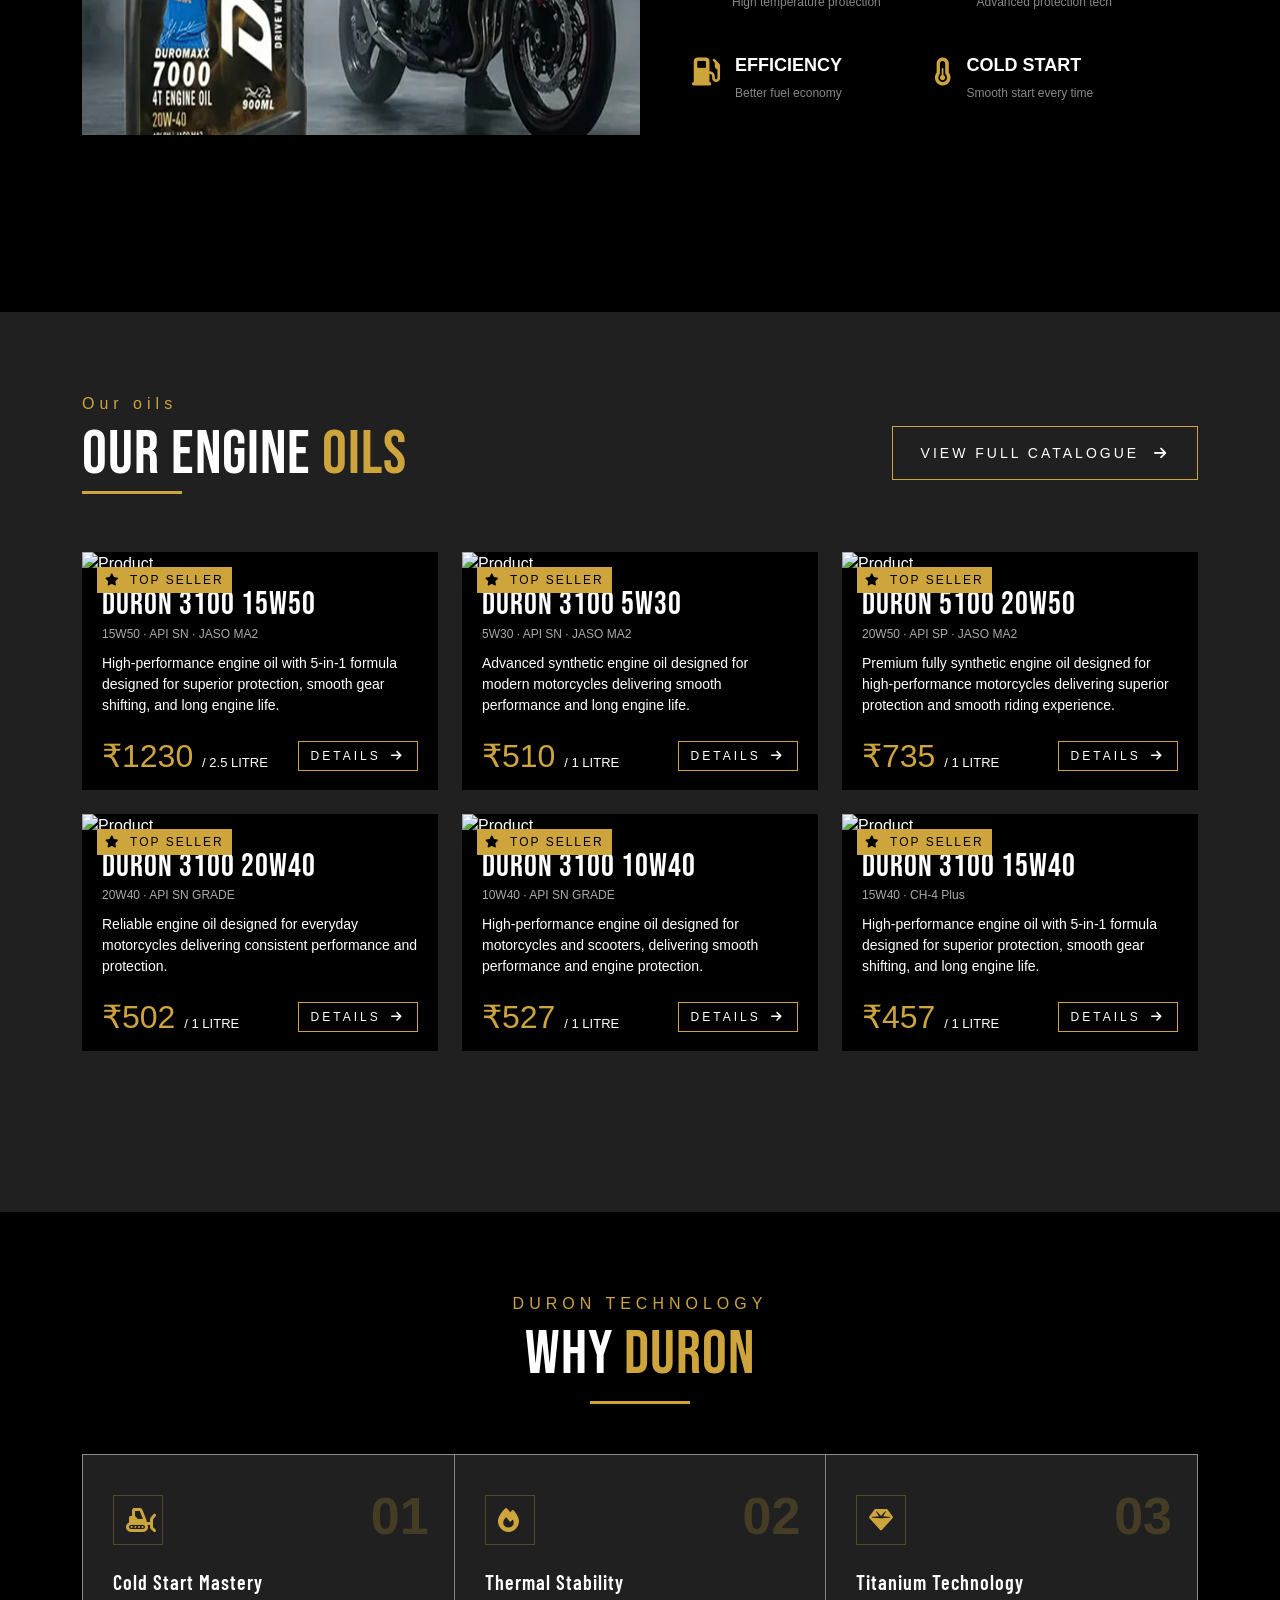
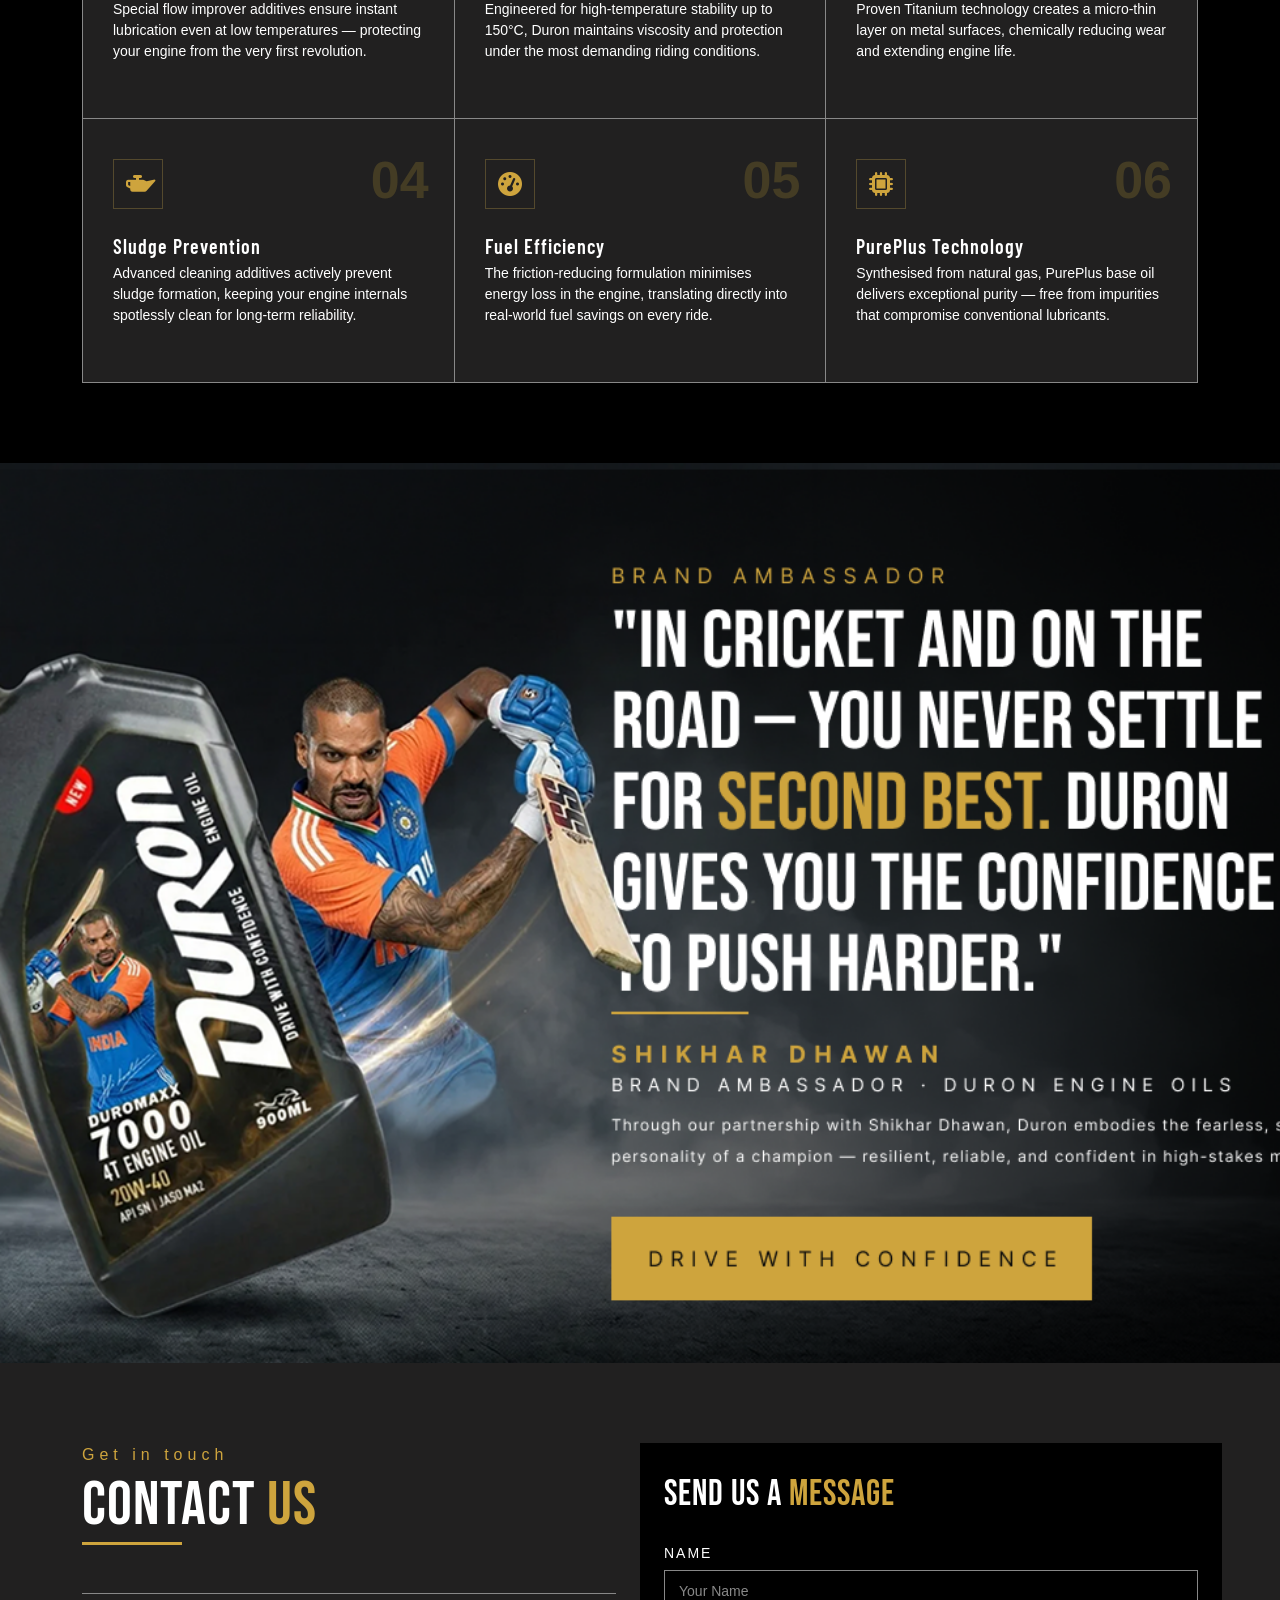
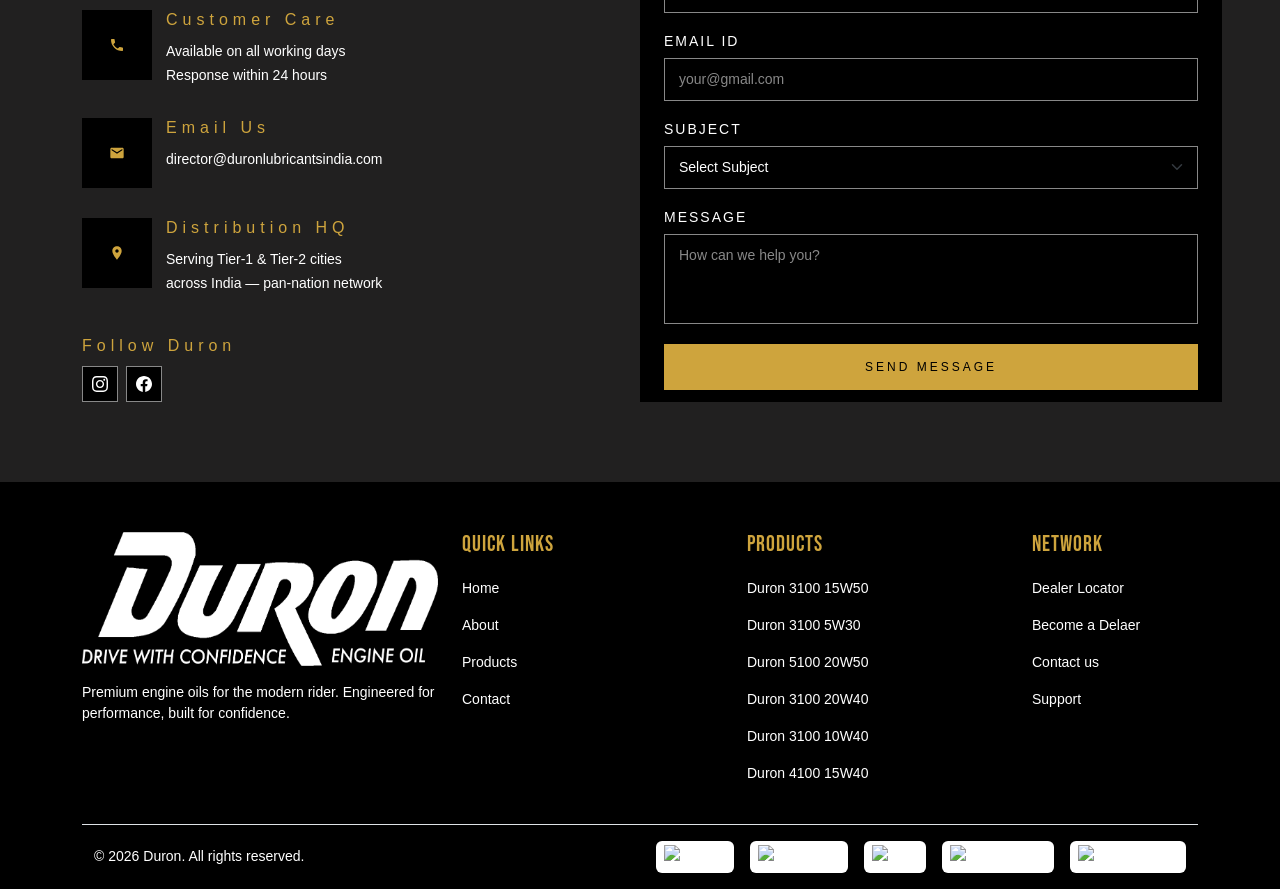
==== commit 09e72264: "update" ====
--- a/index.html
+++ b/index.html
@@ -35,7 +35,7 @@
             </button>
             <div class="collapse navbar-collapse justify-content-center" id="mainNav">
                 <ul class="navbar-nav gap-0 mt-4 gap-lg-4 mt-lg-0">
-                    <li class="nav-item"><a class="nav-link active" href="./index.html">Home</a></li>
+                    <li class="nav-item"><a class="nav-link " href="./index.html">Home</a></li>
                     <li class="nav-item"><a class="nav-link " href="./about.html">About</a></li>
                     <li class="nav-item"><a class="nav-link" href="./product.html">PRODUCTS</a></li>
                     <!-- <li class="nav-item"><a class="nav-link" href="./technology.html">TECHNOLOGY</a></li> -->
@@ -73,9 +73,9 @@
             <div class="row align-items-center">
                 <div class="col-lg-6">
                     <div class="hero-badge mb-5" data-aos="fade-left">PREMIUM 4T ENGINE OIL - SN GRADE</div>
-                    <h1 data-aos="fade-up"><span>ELITE</span><br>PERFORMANCE</h1>
-                    <p data-aos="zoom-in">DRIVE WITH CONFIDENCE</p>
-                    <a href="#products" class="btn-custom" data-aos="zoom-in">EXPLORE </a>
+                    <h1 data-aos="fade-up"><span>DRIVE WITH </span><br>CONFIDENCE</h1>
+                    <p data-aos="zoom-in">High temperature protection | Smooth cold start</p>
+                    <a href="./contact.html" class="btn-custom" data-aos="zoom-in">EXPLORE </a>
                 </div>
             </div>
         </div>
@@ -93,8 +93,8 @@
                 <div class="col-lg-6" data-aos="fade-right">
                     <div class="right-panel">
                         <div class="our-story-label" data-aos="zoom-in">OUR STORY</div>
-                        <h2 class="story-heading" data-aos="zoom-in">Built for <br><span class="gold"
-                                data-aos="zoom-in">Elite Performance</span></h2>
+                        <h2 class="story-heading" data-aos="zoom-in">Built for Riders Who <br><span class="gold"
+                                data-aos="zoom-in">Expect More</span></h2>
                         <div class="title-line"></div>
                         <p class="story-body">Engines deserve great protection. For too long, riders have had to choose
                             between oils that cost too much or deliver too little.
@@ -149,12 +149,12 @@
     </section>
 
     <!-- PRODUCTS SECTION -->
-    <section class="products-section px-4" id="products">
+    <section class="products-section px-2" id="products">
         <div class="container">
             <div class="row align-items-end mb-5" data-aos="zoom-in">
                 <div class="col-md-8 col-sm-6">
-                    <div class="our-story-label">PRODUCT RANGE</div>
-                    <h2 class="story-heading">OUR <span class="gold">OILS</span></h2>
+                    <div class="our-story-label">Our oils</div>
+                    <h2 class="story-heading">Our Engine <span class="gold">oils</span></h2>
                     <div class="title-line"></div>
                 </div>
                 <div class="col-md-4 col-sm-6 text-md-end mt-3 mt-md-0 mb-4">
@@ -165,73 +165,243 @@
 
             <div class="row g-4">
                 <!-- Product 1 -->
-                <div class="col-lg-4 col-md-6" data-aos="fade-right">
-                    <div class="product-card">
-                        <div class="badge-top"><i class="fas fa-star me-1"></i> TOP SELLER</div>
-                        <div class="card-img-area">
-                            <img src="./image/productimage.jpg" alt="Product" class="bottle-img">
-                        </div>
-                        <div class="card-body-content">
-                            <h3 class="prod-name">DURON 3100</h3>
-                            <p class="prod-grade">20W40 · 4T SN GRADE</p>
-                            <!-- <div class="divider-line"></div> -->
-                            <p class="prod-desc">Optimised for lighter single-cylinder engines. Friction-reducing
-                                formulation for superior fuel economy without sacrificing protection.</p>
-                            <div class="card-footer-row">
-                                <div class="price"><span class="rupee">₹</span>457 <span class="per">/ 1 LITRE</span>
-                                </div>
-                                <a href="./product-details.html" class="btn-details">DETAILS <i
-                                        class="fas fa-arrow-right ms-1"></i></a>
-                            </div>
-                        </div>
-                    </div>
-                </div>
-
+                <div class="col-lg-4 col-md-6">
+                    <a href="./product-details.html?product=duron-3100-15w50" class="text-decoration-none">
+                        <div class="product-card">
+                            <div class="badge-top"><i class="fas fa-star me-1"></i> TOP SELLER</div>
+
+                            <div class="card-img-area">
+                                <img src="./image/DuronOilPackaging3100-15W-50APISN1000ML.jpg.jpeg" alt="Product"
+                                    class="bottle-img">
+                            </div>
+
+                            <div class="card-body-content">
+                                <h3 class="prod-name">DURON 3100 15W50</h3>
+                                <p class="prod-grade">15W50 · API SN · JASO MA2</p>
+
+                                <p class="prod-desc">
+                                    High-performance engine oil with 5-in-1 formula designed for superior
+                                    protection, smooth gear shifting, and long engine life.
+                                </p>
+
+                                <div class="card-footer-row">
+                                    <div class="price">
+                                        <span class="rupee">₹</span>1230
+                                        <span class="per">/ 2.5 LITRE</span>
+                                    </div>
+
+                                    <span class="btn-details">
+                                        DETAILS <i class="fas fa-arrow-right ms-1"></i>
+                                    </span>
+                                </div>
+                            </div>
+                        </div>
+                    </a>
+                </div>
                 <!-- Product 2 -->
-                <div class="col-lg-4 col-md-6" data-aos="zoom-in">
-                    <div class="product-card">
-                        <div class="badge-top"><i class="fas fa-star me-1"></i> TOP SELLER</div>
-                        <div class="card-img-area">
-                            <img src="./image/productimage.jpg" alt="Product" class="bottle-img">
-                        </div>
-                        <div class="card-body-content">
-                            <h3 class="prod-name">DURON 10W30</h3>
-                            <p class="prod-grade">10W30 · 4T SN GRADE</p>
-                            <!-- <div class="divider-line"></div> -->
-                            <p class="prod-desc">Optimised for lighter single-cylinder engines. Friction-reducing
-                                formulation for superior fuel economy without sacrificing protection.</p>
-                            <div class="card-footer-row">
-                                <div class="price"><span class="rupee">₹</span>421 <span class="per">/ 900 ML</span>
-                                </div>
-                                <a href="./product-details.html" class="btn-details">DETAILS <i
-                                        class="fas fa-arrow-right ms-1"></i></a>
-                            </div>
-                        </div>
-                    </div>
+                <div class="col-lg-4 col-md-6">
+                    <a href="./product-details.html?product=duron-3100-5W30" class="text-decoration-none">
+                        <div class="product-card">
+                            <div class="badge-top"><i class="fas fa-star me-1"></i> TOP SELLER</div>
+
+                            <div class="card-img-area">
+                                <img src="./image/Duron-Oil-Packaging-3100-5W-30APISN900ML.jpg.jpeg" alt="Product"
+                                    class="bottle-img">
+                            </div>
+
+                            <div class="card-body-content">
+                                <h3 class="prod-name">DURON 3100 5W30</h3>
+                                <p class="prod-grade">5W30 · API SN · JASO MA2</p>
+
+                                <p class="prod-desc">
+                                    Advanced synthetic engine oil designed for modern motorcycles delivering smooth
+                                    performance and long engine life.
+                                </p>
+
+                                <div class="card-footer-row">
+                                    <div class="price">
+                                        <span class="rupee">₹</span>510
+                                        <span class="per">/ 1 LITRE</span>
+                                    </div>
+
+                                    <span class="btn-details">
+                                        DETAILS <i class="fas fa-arrow-right ms-1"></i>
+                                    </span>
+                                </div>
+                            </div>
+                        </div>
+                    </a>
                 </div>
 
                 <!-- Product 3 -->
-                <div class="col-lg-4 col-md-6" data-aos="fade-left">
-                    <div class="product-card">
-                        <div class="badge-top"><i class="fas fa-fire me-1"></i> NEW</div>
-                        <div class="card-img-area">
-                            <img src="./image/productimage.jpg" alt="Product" class="bottle-img">
-                        </div>
-                        <div class="card-body-content">
-                            <h3 class="prod-name">DURON 10W40</h3>
-                            <p class="prod-grade">10W40 · 4T SN GRADE</p>
-                            <!-- <div class="divider-line"></div> -->
-                            <p class="prod-desc">Optimised for lighter single-cylinder engines. Friction-reducing
-                                formulation for superior fuel economy without sacrificing protection.</p>
-
-                            <div class="card-footer-row">
-                                <div class="price"><span class="rupee">₹</span>421 <span class="per">/ 900 ML</span>
-                                </div>
-                                <a href="./product-details.html" class="btn-details">DETAILS <i
-                                        class="fas fa-arrow-right ms-1"></i></a>
-                            </div>
-                        </div>
-                    </div>
+                <!-- <div class="col-lg-4 col-md-6">
+                        <a href="./product-details.html?product=duron-3100-5W30" class="text-decoration-none">
+                            <div class="product-card">
+                                <div class="badge-top"><i class="fas fa-star me-1"></i> TOP SELLER</div>
+
+                                <div class="card-img-area">
+                                    <img src="./image/productimage.jpg" alt="Product" class="bottle-img">
+                                </div>
+
+                                <div class="card-body-content">
+                                    <h3 class="prod-name">DURON 3100</h3>
+                                    <p class="prod-grade">5W30 · 4T SN GRADE</p>
+
+                                    <p class="prod-desc">
+                                        Optimised for lighter single-cylinder engines. Friction-reducing formulation
+                                        for superior fuel economy without sacrificing protection.
+                                    </p>
+
+                                    <div class="card-footer-row">
+                                        <div class="price">
+                                            <span class="rupee">₹</span>495
+                                            <span class="per">/ 1 LITRE</span>
+                                        </div>
+
+                                        <span class="btn-details">
+                                            DETAILS <i class="fas fa-arrow-right ms-1"></i>
+                                        </span>
+                                    </div>
+                                </div>
+                            </div>
+                        </a>
+                    </div> -->
+
+                <!-- Product 4 -->
+                <div class="col-lg-4 col-md-6">
+                    <a href="./product-details.html?product=duron-5100-20W50" class="text-decoration-none">
+                        <div class="product-card">
+                            <div class="badge-top"><i class="fas fa-star me-1"></i> TOP SELLER</div>
+
+                            <div class="card-img-area">
+                                <img src="./image/Duron-Oil-Packaging-5100- 20W-50APISP-1000ML.jpg.jpeg" alt="Product"
+                                    class="bottle-img">
+                            </div>
+
+                            <div class="card-body-content">
+                                <h3 class="prod-name">DURON 5100 20W50</h3>
+                                <p class="prod-grade">20W50 · API SP · JASO MA2</p>
+
+                                <p class="prod-desc">
+                                    Premium fully synthetic engine oil designed for high-performance motorcycles
+                                    delivering superior protection and smooth riding experience.
+                                </p>
+
+                                <div class="card-footer-row">
+                                    <div class="price">
+                                        <span class="rupee">₹</span>735
+                                        <span class="per">/ 1 LITRE</span>
+                                    </div>
+
+                                    <span class="btn-details">
+                                        DETAILS <i class="fas fa-arrow-right ms-1"></i>
+                                    </span>
+                                </div>
+                            </div>
+                        </div>
+                    </a>
+                </div>
+                <!-- product 5  -->
+                <div class="col-lg-4 col-md-6">
+                    <a href="./product-details.html?product=duron-3100-20W40" class="text-decoration-none">
+                        <div class="product-card">
+                            <div class="badge-top"><i class="fas fa-star me-1"></i> TOP SELLER</div>
+
+                            <div class="card-img-area">
+                                <img src="./image/Duron-Oil-Packaging-3100-20W-40APISN900ML.jpg.jpeg" alt="Product"
+                                    class="bottle-img">
+                            </div>
+
+                            <div class="card-body-content">
+                                <h3 class="prod-name">DURON 3100 20W40</h3>
+                                <p class="prod-grade">20W40 · API SN GRADE</p>
+
+                                <p class="prod-desc">
+                                    Reliable engine oil designed for everyday motorcycles delivering consistent
+                                    performance and protection.
+                                </p>
+
+                                <div class="card-footer-row">
+                                    <div class="price">
+                                        <span class="rupee">₹</span>502
+                                        <span class="per">/ 1 LITRE</span>
+                                    </div>
+
+                                    <span class="btn-details">
+                                        DETAILS <i class="fas fa-arrow-right ms-1"></i>
+                                    </span>
+                                </div>
+                            </div>
+                        </div>
+                    </a>
+                </div>
+                <!-- Product 6 -->
+                <div class="col-lg-4 col-md-6">
+                    <a href="./product-details.html?product=duron-3100-10W40" class="text-decoration-none">
+                        <div class="product-card">
+                            <div class="badge-top"><i class="fas fa-star me-1"></i> TOP SELLER</div>
+
+                            <div class="card-img-area">
+                                <img src="./image/DuronOilPackaging3100-10W-40APISN1000ML.jpg.jpeg" alt="Product"
+                                    class="bottle-img">
+                            </div>
+
+                            <div class="card-body-content">
+                                <h3 class="prod-name">DURON 3100 10W40</h3>
+                                <p class="prod-grade">10W40 · API SN GRADE</p>
+
+                                <p class="prod-desc">
+                                    High-performance engine oil designed for motorcycles and scooters, delivering
+                                    smooth performance and engine protection.
+                                </p>
+
+                                <div class="card-footer-row">
+                                    <div class="price">
+                                        <span class="rupee">₹</span>527
+                                        <span class="per">/ 1 LITRE</span>
+                                    </div>
+
+                                    <span class="btn-details">
+                                        DETAILS <i class="fas fa-arrow-right ms-1"></i>
+                                    </span>
+                                </div>
+                            </div>
+                        </div>
+                    </a>
+                </div>
+                <!-- Product 7 -->
+                <div class="col-lg-4 col-md-6">
+                    <a href="./product-details.html?product=duron-5100-15W40" class="text-decoration-none">
+                        <div class="product-card">
+                            <div class="badge-top"><i class="fas fa-star me-1"></i> TOP SELLER</div>
+
+                            <div class="card-img-area">
+                                <img src="./image/Duron-Oil-Packaging-5100- 20W-50APISP-1000ML.jpg.jpeg" alt="Product"
+                                    class="bottle-img">
+                            </div>
+
+                            <div class="card-body-content">
+                                <h3 class="prod-name">DURON 3100 15W40</h3>
+                                <p class="prod-grade">15W40 · CH-4 Plus</p>
+
+                                <p class="prod-desc">
+                                    High-performance engine oil with 5-in-1 formula designed for superior
+                                    protection, smooth gear shifting, and long engine life.
+                                </p>
+
+                                <div class="card-footer-row">
+                                    <div class="price">
+                                        <span class="rupee">₹</span>457
+                                        <span class="per">/ 1 LITRE</span>
+                                    </div>
+
+                                    <span class="btn-details">
+                                        DETAILS <i class="fas fa-arrow-right ms-1"></i>
+                                    </span>
+                                </div>
+                            </div>
+                        </div>
+                    </a>
                 </div>
             </div>
         </div>
@@ -249,7 +419,7 @@
 
 
             <div class="features-grid">
-                <div class="feature-cell" data-aos="fade-right">
+                <div class="feature-cell">
                     <span class="feat-number">01</span>
                     <div class="feat-icon-wrap">
                         <i class="fas fa-snowplow feat-icon" style="color: var(--gold); font-size: 24px;"></i>
@@ -258,7 +428,7 @@
                     <p class="feat-desc">Special flow improver additives ensure instant lubrication even at low
                         temperatures — protecting your engine from the very first revolution.</p>
                 </div>
-                <div class="feature-cell" data-aos="zoom-in">
+                <div class="feature-cell">
                     <span class="feat-number">02</span>
                     <div class="feat-icon-wrap">
                         <i class="fas fa-fire feat-icon" style="color: var(--gold); font-size: 24px;"></i>
@@ -267,7 +437,7 @@
                     <p class="feat-desc">Engineered for high-temperature stability up to 150°C, Duron maintains
                         viscosity and protection under the most demanding riding conditions.</p>
                 </div>
-                <div class="feature-cell" data-aos="fade-left">
+                <div class="feature-cell">
                     <span class="feat-number">03</span>
                     <div class="feat-icon-wrap">
                         <i class="fas fa-gem feat-icon" style="color: var(--gold); font-size: 24px;"></i>
@@ -276,7 +446,7 @@
                     <p class="feat-desc">Proven Titanium technology creates a micro-thin layer on metal surfaces,
                         chemically reducing wear and extending engine life.</p>
                 </div>
-                <div class="feature-cell" data-aos="fade-right">
+                <div class="feature-cell">
                     <span class="feat-number">04</span>
                     <div class="feat-icon-wrap">
                         <i class="fas fa-oil-can feat-icon" style="color: var(--gold); font-size: 24px;"></i>
@@ -285,7 +455,7 @@
                     <p class="feat-desc">Advanced cleaning additives actively prevent sludge formation, keeping your
                         engine internals spotlessly clean for long-term reliability.</p>
                 </div>
-                <div class="feature-cell" data-aos="zoom-in">
+                <div class="feature-cell">
                     <span class="feat-number">05</span>
                     <div class="feat-icon-wrap">
                         <i class="fas fa-tachometer-alt feat-icon" style="color: var(--gold); font-size: 24px;"></i>
@@ -294,7 +464,7 @@
                     <p class="feat-desc">The friction-reducing formulation minimises energy loss in the engine,
                         translating directly into real-world fuel savings on every ride.</p>
                 </div>
-                <div class="feature-cell" data-aos="fade-left">
+                <div class="feature-cell">
                     <span class="feat-number">06</span>
                     <div class="feat-icon-wrap">
                         <i class="fas fa-microchip feat-icon" style="color: var(--gold); font-size: 24px;"></i>
@@ -318,7 +488,7 @@
                     </div>
                 </div>
 
-                <div class="col-lg-7 col-md-8 col-12 text-white hero-content" data-aos="fade-left">
+                <!-- <div class="col-lg-7 col-md-8 col-12 text-white hero-content" data-aos="fade-left">
 
                     <p class="our-story-label text-uppercase mb-2">Brand Ambassador</p>
 
@@ -344,7 +514,7 @@
                         DRIVE WITH CONFIDENCE
                     </a>
 
-                </div>
+                </div> -->
 
             </div>
         </div>
@@ -370,7 +540,7 @@
             <div class="contact-wrapper">
                 <div class="row g-5">
                     <!-- LEFT COLUMN -->
-                    <div class="col-12 col-md-6" data-aos="fade-left">
+                    <div class="col-12 col-md-6">
                         <p class="our-story-label">Get in touch</p>
                         <h1 class="story-heading">CONTACT <span class="gold">US</span></h1>
                         <div class="title-line"></div>
@@ -399,7 +569,7 @@
                                 </div>
                                 <div>
                                     <p class="our-story-label">Email Us</p>
-                                    <p class="info-text">info@duron.in<br>support@duron.in</p>
+                                    <p class="info-text">director@duronlubricantsindia.com</p>
                                 </div>
                             </div>
 
@@ -426,7 +596,8 @@
                         <div class="d-flex gap-2">
 
                             <!-- Instagram -->
-                            <a href="#" class="social-icon">
+                            <a href="https://www.instagram.com/duronindia?igsh=MWcyMW40dXJiNHoxZw=="
+                                class="social-icon">
                                 <svg viewBox="0 0 24 24">
                                     <path
                                         d="M12 2.163c3.204 0 3.584.012 4.85.07 3.252.148 4.771 1.691 4.919 4.919.058 1.265.069 1.645.069 4.849 0 3.205-.012 3.584-.069 4.849-.149 3.225-1.664 4.771-4.919 4.919-1.266.058-1.644.07-4.85.07-3.204 0-3.584-.012-4.849-.07-3.26-.149-4.771-1.699-4.919-4.92-.058-1.265-.07-1.644-.07-4.849 0-3.204.013-3.583.07-4.849.149-3.227 1.664-4.771 4.919-4.919 1.266-.057 1.645-.069 4.849-.069zm0-2.163c-3.259 0-3.667.014-4.947.072-4.358.2-6.78 2.618-6.98 6.98-.059 1.281-.073 1.689-.073 4.948 0 3.259.014 3.668.072 4.948.2 4.358 2.618 6.78 6.98 6.98 1.281.058 1.689.072 4.948.072 3.259 0 3.668-.014 4.948-.072 4.354-.2 6.782-2.618 6.979-6.98.059-1.28.073-1.689.073-4.948 0-3.259-.014-3.667-.072-4.947-.196-4.354-2.617-6.78-6.979-6.98-1.281-.059-1.69-.073-4.949-.073zm0 5.838c-3.403 0-6.162 2.759-6.162 6.162s2.759 6.163 6.162 6.163 6.162-2.759 6.162-6.163c0-3.403-2.759-6.162-6.162-6.162zm0 10.162c-2.209 0-4-1.79-4-4 0-2.209 1.791-4 4-4s4 1.791 4 4c0 2.21-1.791 4-4 4zm6.406-11.845c-.796 0-1.441.645-1.441 1.44s.645 1.44 1.441 1.44c.795 0 1.439-.645 1.439-1.44s-.644-1.44-1.439-1.44z" />
@@ -434,23 +605,23 @@
                             </a>
 
                             <!-- LinkedIn -->
-                            <a href="#" class="social-icon">
+                            <!-- <a href="#" class="social-icon">
                                 <svg viewBox="0 0 24 24">
                                     <path
                                         d="M20.447 20.452h-3.554v-5.569c0-1.328-.027-3.037-1.852-3.037-1.853 0-2.136 1.445-2.136 2.939v5.667H9.351V9h3.414v1.561h.046c.477-.9 1.637-1.85 3.37-1.85 3.601 0 4.267 2.37 4.267 5.455v6.286zM5.337 7.433c-1.144 0-2.063-.926-2.063-2.065 0-1.138.92-2.063 2.063-2.063 1.14 0 2.064.925 2.064 2.063 0 1.139-.925 2.065-2.064 2.065zm1.782 13.019H3.555V9h3.564v11.452zM22.225 0H1.771C.792 0 0 .774 0 1.729v20.542C0 23.227.792 24 1.771 24h20.451C23.2 24 24 23.227 24 22.271V1.729C24 .774 23.2 0 22.222 0h.003z" />
                                 </svg>
-                            </a>
+                            </a> -->
 
                             <!-- WhatsApp -->
-                            <a href="#" class="social-icon">
+                            <!-- <a href="#" class="social-icon">
                                 <svg viewBox="0 0 24 24">
                                     <path
                                         d="M17.472 14.382c-.297-.149-1.758-.867-2.03-.967-.273-.099-.471-.148-.67.15-.197.297-.767.966-.94 1.164-.173.199-.347.223-.644.075-.297-.15-1.255-.463-2.39-1.475-.883-.788-1.48-1.761-1.653-2.059-.173-.297-.018-.458.13-.606.134-.133.298-.347.446-.52.149-.174.198-.298.298-.497.099-.198.05-.371-.025-.52-.075-.149-.669-1.612-.916-2.207-.242-.579-.487-.5-.669-.51-.173-.008-.371-.01-.57-.01-.198 0-.52.074-.792.372-.272.297-1.04 1.016-1.04 2.479 0 1.462 1.065 2.875 1.213 3.074.149.198 2.096 3.2 5.077 4.487.709.306 1.262.489 1.694.625.712.227 1.36.195 1.871.118.571-.085 1.758-.719 2.006-1.413.248-.694.248-1.289.173-1.413-.074-.124-.272-.198-.57-.347m-5.421 7.403h-.004a9.87 9.87 0 01-5.031-1.378l-.361-.214-3.741.982.998-3.648-.235-.374a9.86 9.86 0 01-1.51-5.26c.001-5.45 4.436-9.884 9.888-9.884 2.64 0 5.122 1.03 6.988 2.898a9.825 9.825 0 012.893 6.994c-.003 5.45-4.437 9.884-9.885 9.884m8.413-18.297A11.815 11.815 0 0012.05 0C5.495 0 .16 5.335.157 11.892c0 2.096.547 4.142 1.588 5.945L.057 24l6.305-1.654a11.882 11.882 0 005.683 1.448h.005c6.554 0 11.89-5.335 11.893-11.893a11.821 11.821 0 00-3.48-8.413z" />
                                 </svg>
-                            </a>
+                            </a> -->
 
                             <!-- Facebook -->
-                            <a href="#" class="social-icon">
+                            <a href="https://www.facebook.com/profile.php?id=61585653750798" class="social-icon">
                                 <svg viewBox="0 0 24 24">
                                     <path
                                         d="M24 12.073c0-6.627-5.373-12-12-12s-12 5.373-12 12c0 5.99 4.388 10.954 10.125 11.854v-8.385H7.078v-3.47h3.047V9.43c0-3.007 1.792-4.669 4.533-4.669 1.312 0 2.686.235 2.686.235v2.953H15.83c-1.491 0-1.956.925-1.956 1.874v2.25h3.328l-.532 3.47h-2.796v8.385C19.612 23.027 24 18.062 24 12.073z" />
@@ -458,18 +629,18 @@
                             </a>
 
                             <!-- YouTube -->
-                            <a href="#" class="social-icon">
+                            <!-- <a href="#" class="social-icon">
                                 <svg viewBox="0 0 24 24">
                                     <path
                                         d="M23.495 6.205a3.007 3.007 0 0 0-2.088-2.088c-1.87-.501-9.396-.501-9.396-.501s-7.507-.01-9.396.501A3.007 3.007 0 0 0 .527 6.205a31.247 31.247 0 0 0-.522 5.805 31.247 31.247 0 0 0 .522 5.783 3.007 3.007 0 0 0 2.088 2.088c1.868.502 9.396.502 9.396.502s7.506 0 9.396-.502a3.007 3.007 0 0 0 2.088-2.088 31.247 31.247 0 0 0 .5-5.783 31.247 31.247 0 0 0-.5-5.805zM9.609 15.601V8.408l6.264 3.602z" />
                                 </svg>
-                            </a>
+                            </a> -->
 
                         </div>
                     </div>
 
                     <!-- RIGHT COLUMN -->
-                    <div class="col-12 col-md-6 contact-form" data-aos="fade-right">
+                    <div class="col-12 col-md-6 contact-form">
                         <h2 class="form-title">SEND US A <span>MESSAGE</span></h2>
 
                         <form id="contactForm">
@@ -514,7 +685,7 @@
     </section>
 
     <!-- FOOTER -->
-    <footer class="footer" data-aos="zoom-in">
+    <footer class="footer">
         <div class="container">
 
             <div class="row justify-content-center">
@@ -533,9 +704,18 @@
                 </div>
                 <div class="col-lg-3 col-md-6 mb-4">
                     <h5>PRODUCTS</h5>
-                    <p><a href="#">Duron 3100</a></p>
-                    <p><a href="#">Duron 10W30</a></p>
-                    <p><a href="#">Duron 10W40</a></p>
+                    <p> <a href="./product-details.html?product=duron-3100-15w50" class="text-decoration-none">Duron
+                            3100 15W50</a></p>
+                    <p> <a ref="./product-details.html?product=duron-3100-5W30" class="text-decoration-none">Duron
+                            3100 5W30</a></p>
+                    <p> <a href="./product-details.html?product=duron-5100-20W50" class="text-decoration-none">Duron
+                            5100 20W50</a></p>
+                    <p> <a href="./product-details.html?product=duron-3100-20W40" class="text-decoration-none">Duron
+                            3100 20W40</a></p>
+                    <p> <a href="./product-details.html?product=duron-3100-10W40" class="text-decoration-none">Duron
+                            3100 10W40</a></p>
+                    <p> <a href="./product-details.html?product=duron-4100-15W40" class="text-decoration-none">Duron
+                            4100 15W40</a></p>
                 </div>
                 <div class="col-lg-2 col-md-6 mb-4">
                     <h5>Network</h5>
--- a/style/style.css
+++ b/style/style.css
@@ -351,7 +351,7 @@
     display: flex;
     justify-content: center;
     align-items: flex-end;
-    padding-top: 30px;
+    /* padding-top: 30px; */
 }
 
 .bottle-img {
@@ -515,9 +515,9 @@
            AMBASSADOR SECTION
         ======================================== */
 .brand-hero {
-    min-height: 90vh;
+    min-height: 100vh;
     padding: 60px 0;
-    background: url('../image/hero.png') no-repeat center center/cover;
+    background: url('../image/Section5.png') no-repeat center center/cover;
     display: flex;
     align-items: center;
 }
@@ -830,7 +830,7 @@
     }
 
     .right-panel {
-        padding: 40px 25px;
+        padding: 40px 18px;
     }
 
     .feature-grid {
@@ -1556,4 +1556,13 @@
     color: red;
     font-size: 12px;
     margin-top: 4px;
+}
+
+@media (max-width: 576px) {
+    .brand-hero {
+        min-height: 30vh;
+        padding: 20px 0;
+        background-position: center top;
+        background-size: cover;
+    }
 }
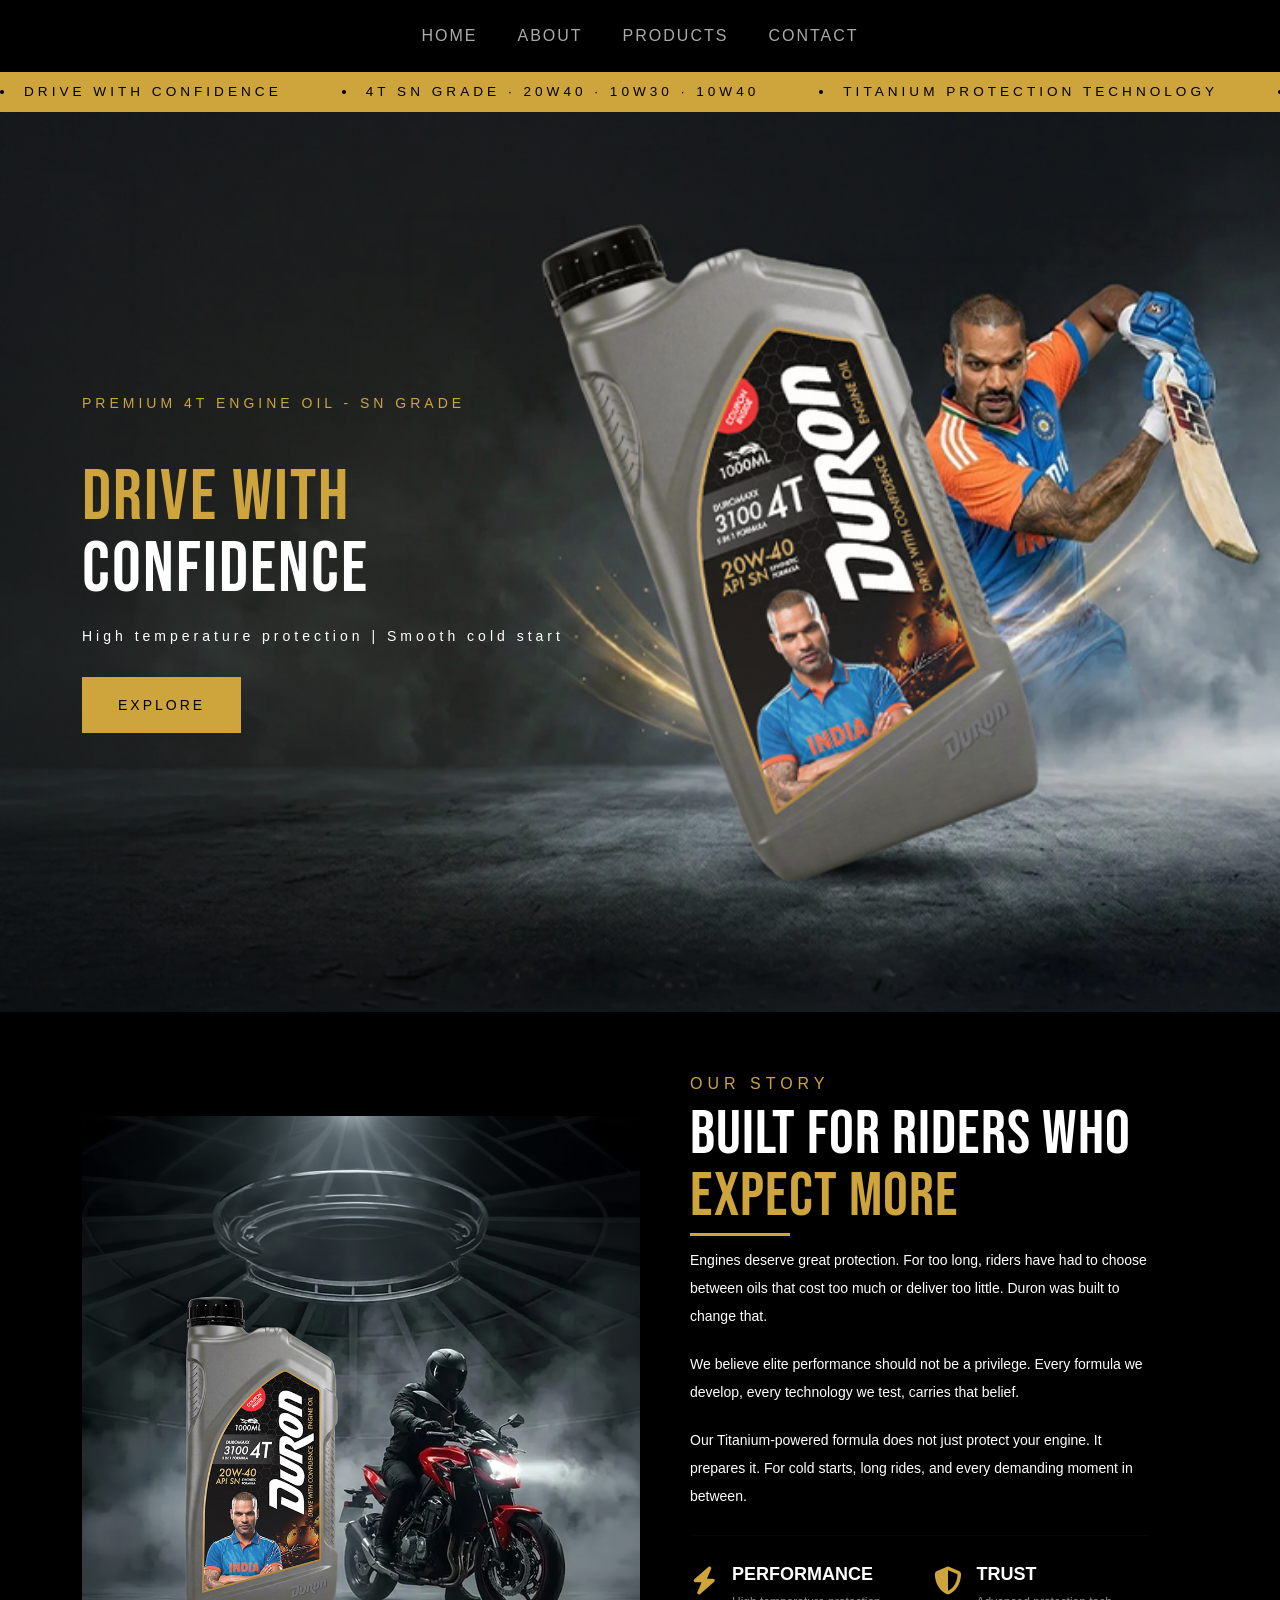
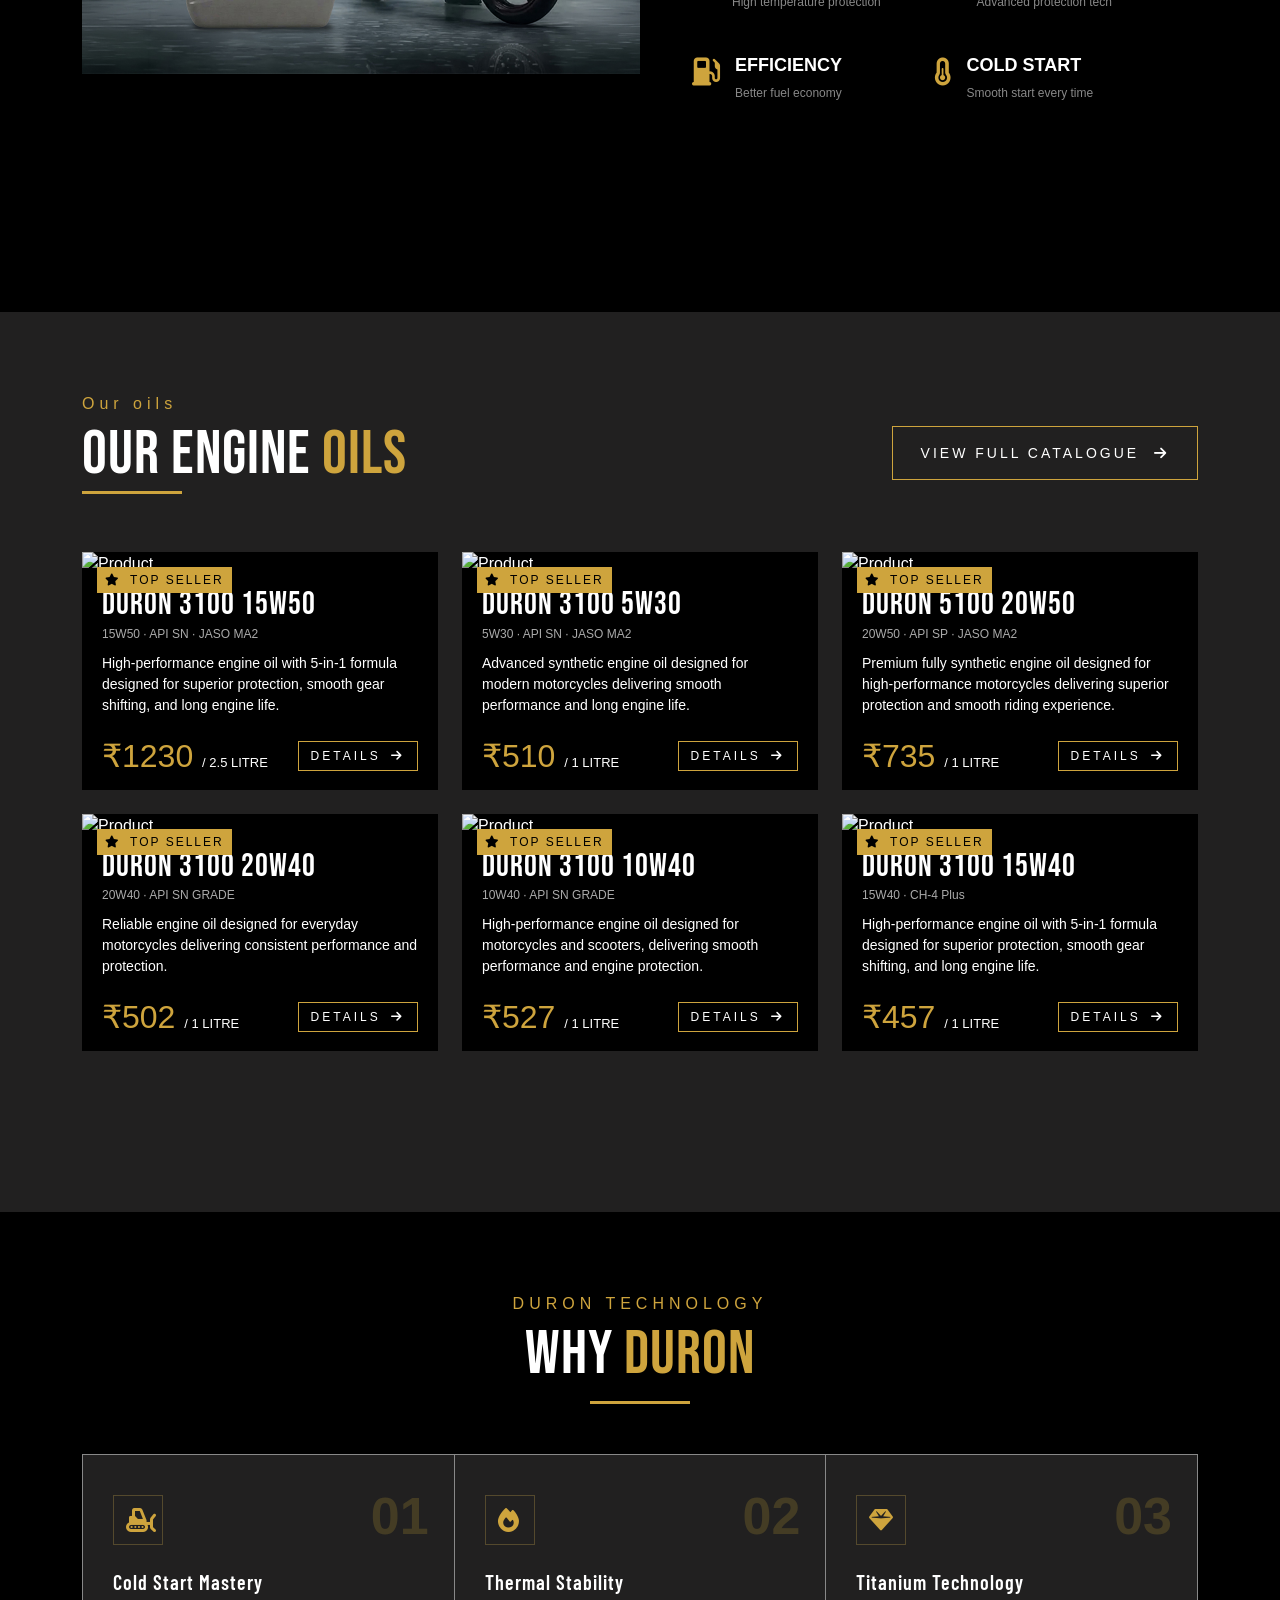
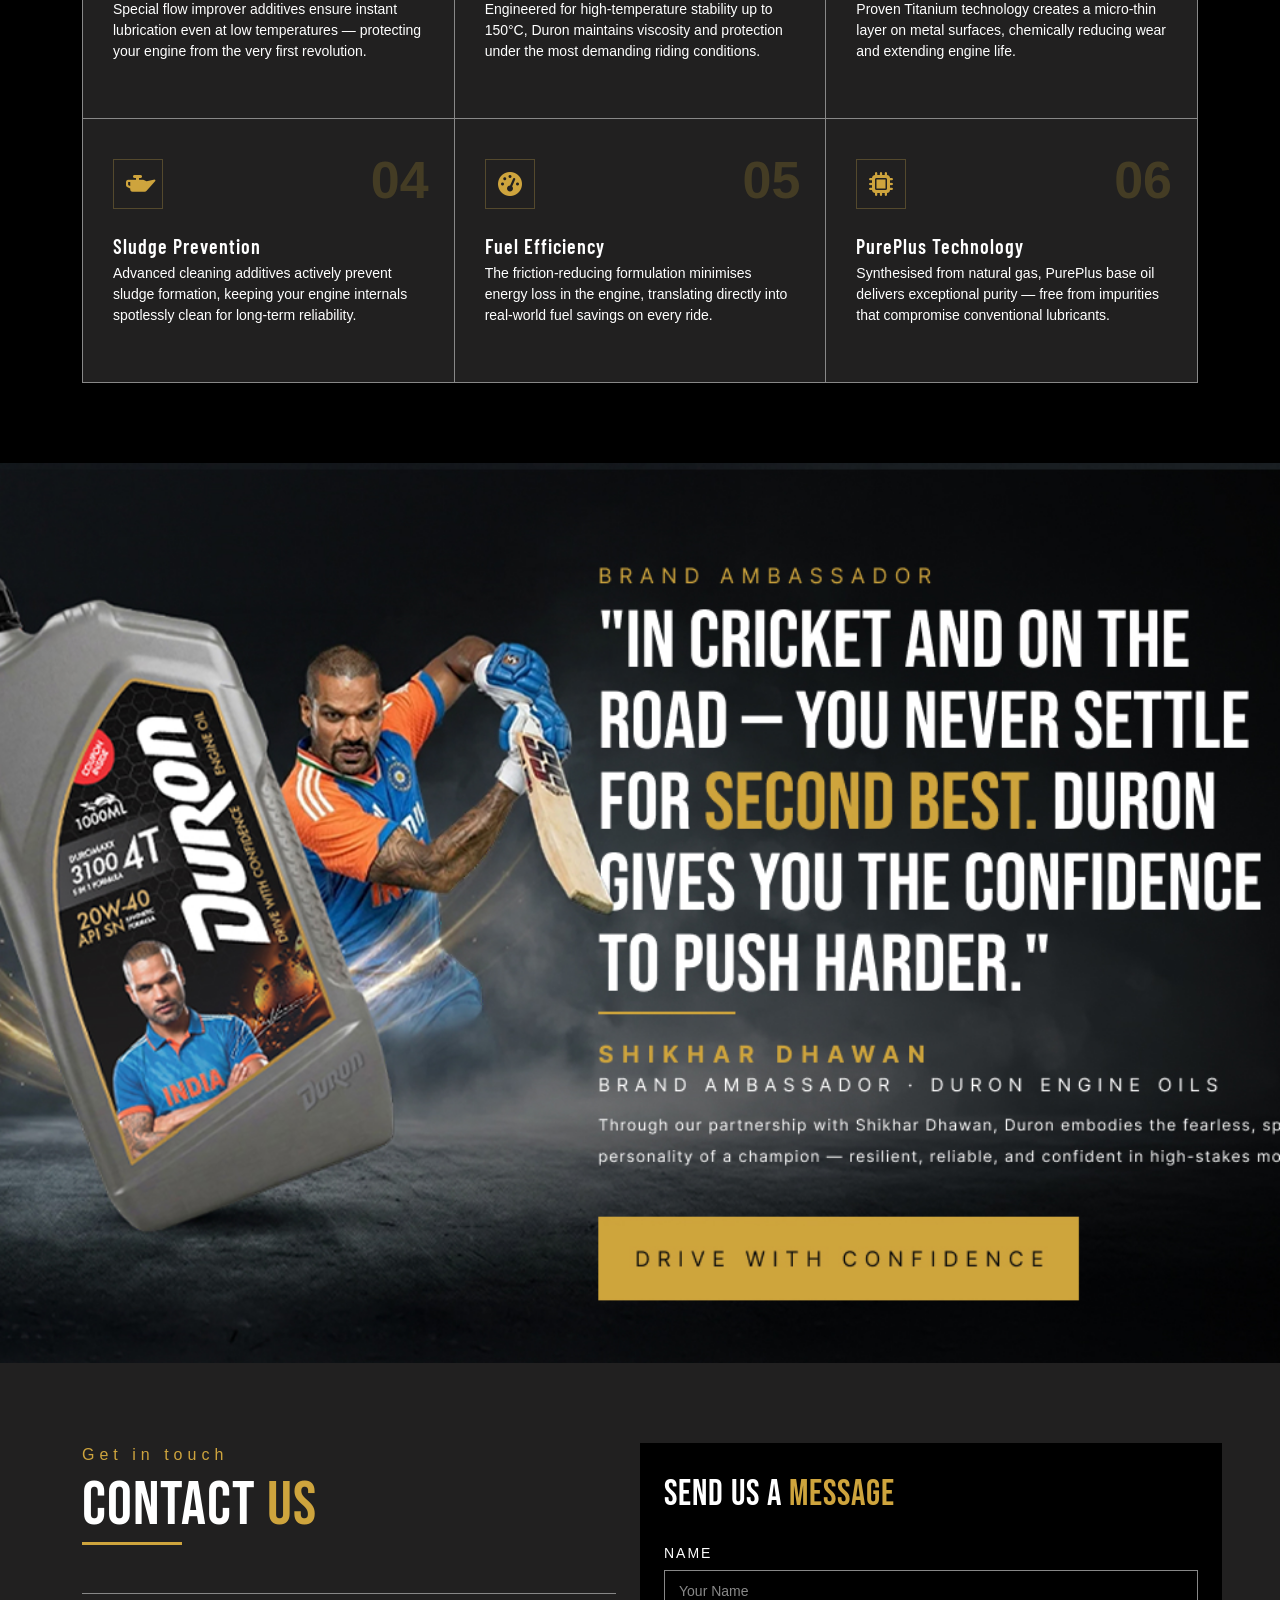
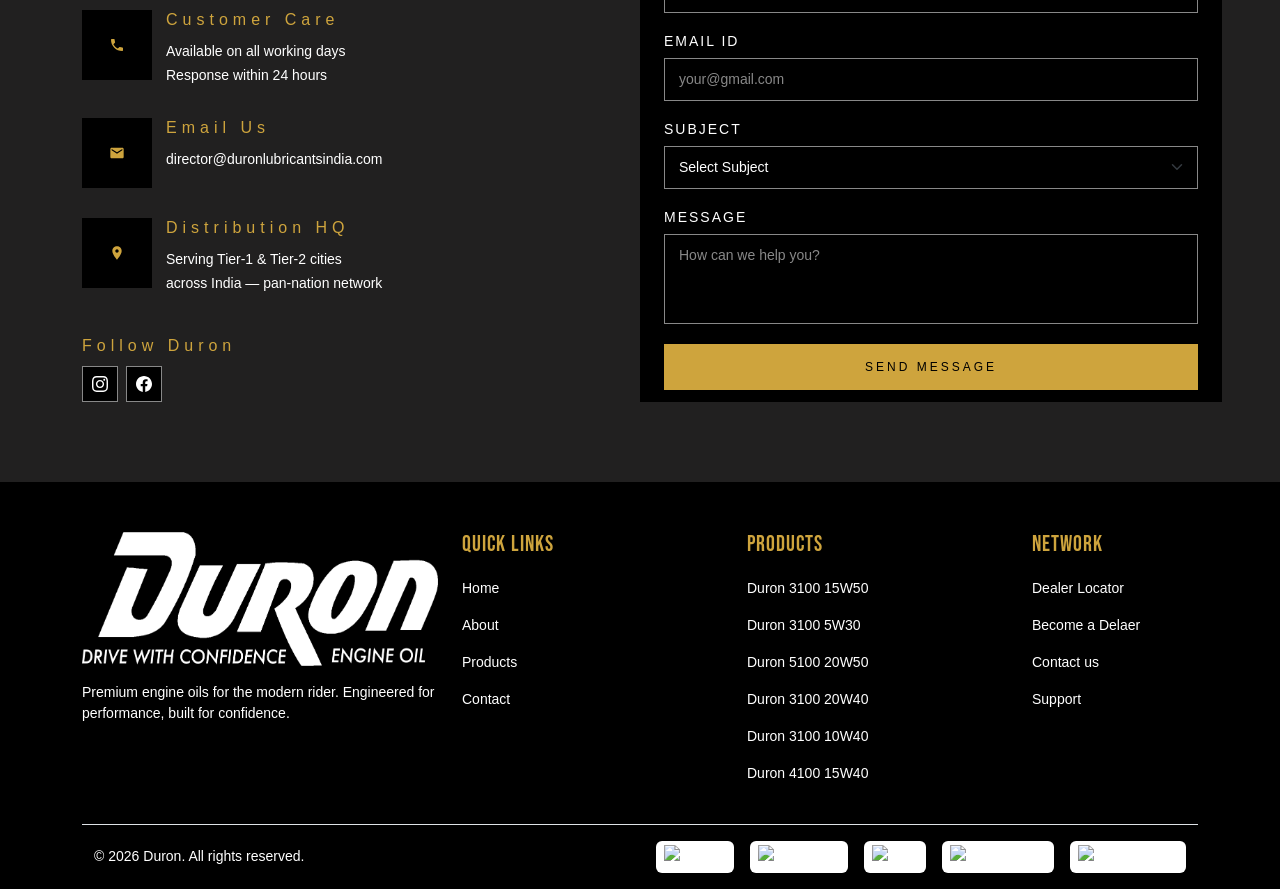
==== commit b993b0bf: "update" ====
--- a/index.html
+++ b/index.html
@@ -87,7 +87,7 @@
             <div class="row g-0">
                 <div class="col-lg-6">
                     <div class="img-wrapper" data-aos="fade-left">
-                        <img src="./image/story.png" alt="Story Image">
+                        <img src="./image/homestory.jpg" alt="Story Image">
                     </div>
                 </div>
                 <div class="col-lg-6" data-aos="fade-right">
@@ -478,7 +478,7 @@
     </section>
 
     <!-- AMBASSADOR SECTION -->
-    <section class="brand-hero d-flex align-items-center">
+    <section class=" brand-hero d-flex align-items-center px-2">
         <div class="container">
             <div class="row justify-content-end">
                 <div class="col-lg-5 col-md-8 col-12 ">
@@ -569,7 +569,12 @@
                                 </div>
                                 <div>
                                     <p class="our-story-label">Email Us</p>
-                                    <p class="info-text">director@duronlubricantsindia.com</p>
+                                    <p class="info-text">
+                                        <a
+                                            href="mailto:director@duronlubricantsindia.com?subject=Enquiry&body=Hello Duron Team,">
+                                            director@duronlubricantsindia.com
+                                        </a>
+                                    </p>
                                 </div>
                             </div>
 
--- a/style/style.css
+++ b/style/style.css
@@ -102,7 +102,7 @@
     min-height: 100vh;
     display: flex;
     align-items: center;
-    background: url('../image/hero.png') no-repeat center center/cover;
+    background: url('../image/GenerativeFill.jpg') no-repeat center center/cover;
     position: relative;
     overflow: hidden;
 }
@@ -517,7 +517,7 @@
 .brand-hero {
     min-height: 100vh;
     padding: 60px 0;
-    background: url('../image/Section5.png') no-repeat center center/cover;
+    background: url('../image/Section5.jpg') no-repeat center center/cover;
     display: flex;
     align-items: center;
 }
@@ -818,7 +818,13 @@
 
 @media (max-width: 768px) {
     .hero {
-        min-height: 60vh;
+        min-height: 80vh;
+        width: 100%;
+        background-image: url('../image/mobile.png');
+        background-repeat: no-repeat;
+        background-position: center top;
+        background-size: cover;
+
     }
 
     .hero h1 {
@@ -1558,11 +1564,40 @@
     margin-top: 4px;
 }
 
+.hero-section {
+    min-height: 100vh;
+    display: flex;
+    align-items: center;
+    background: url('../image/GenerativeFill.jpg') no-repeat center center/cover;
+    position: relative;
+    overflow: hidden;
+}
+
 @media (max-width: 576px) {
     .brand-hero {
-        min-height: 30vh;
-        padding: 20px 0;
+        min-height: 80vh;
+        width: 100%;
+
+        background-image: url('../image/MobileVersion.png');
+        background-repeat: no-repeat;
+        background-position: center top;
+        background-size: contain;
+
+        background-color: #000;
+
+    }
+
+    .hero-section {
+        min-height: 80vh;
+        width: 100%;
+        background-image: url('../image/mobile.png');
+        background-repeat: no-repeat;
         background-position: center top;
         background-size: cover;
     }
+}
+
+.info-text a {
+    color: inherit;
+    text-decoration: none;
 }
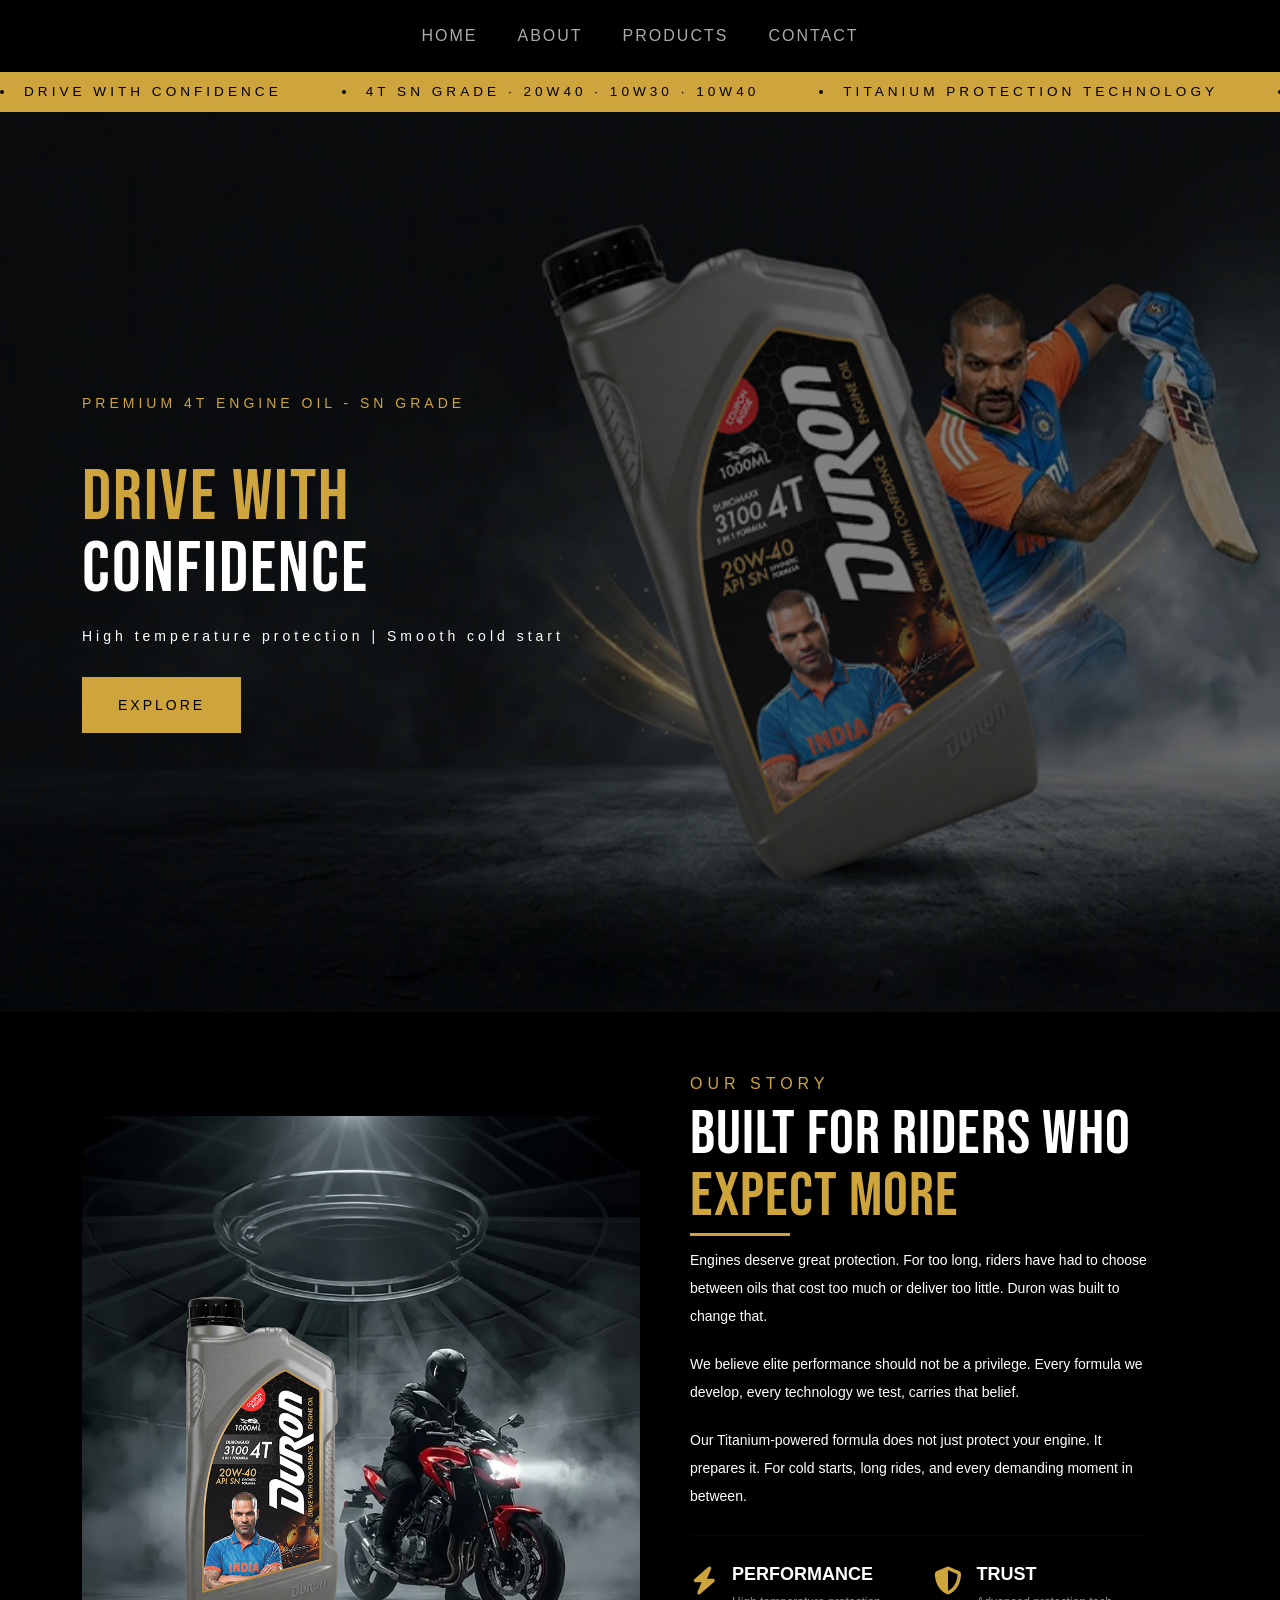
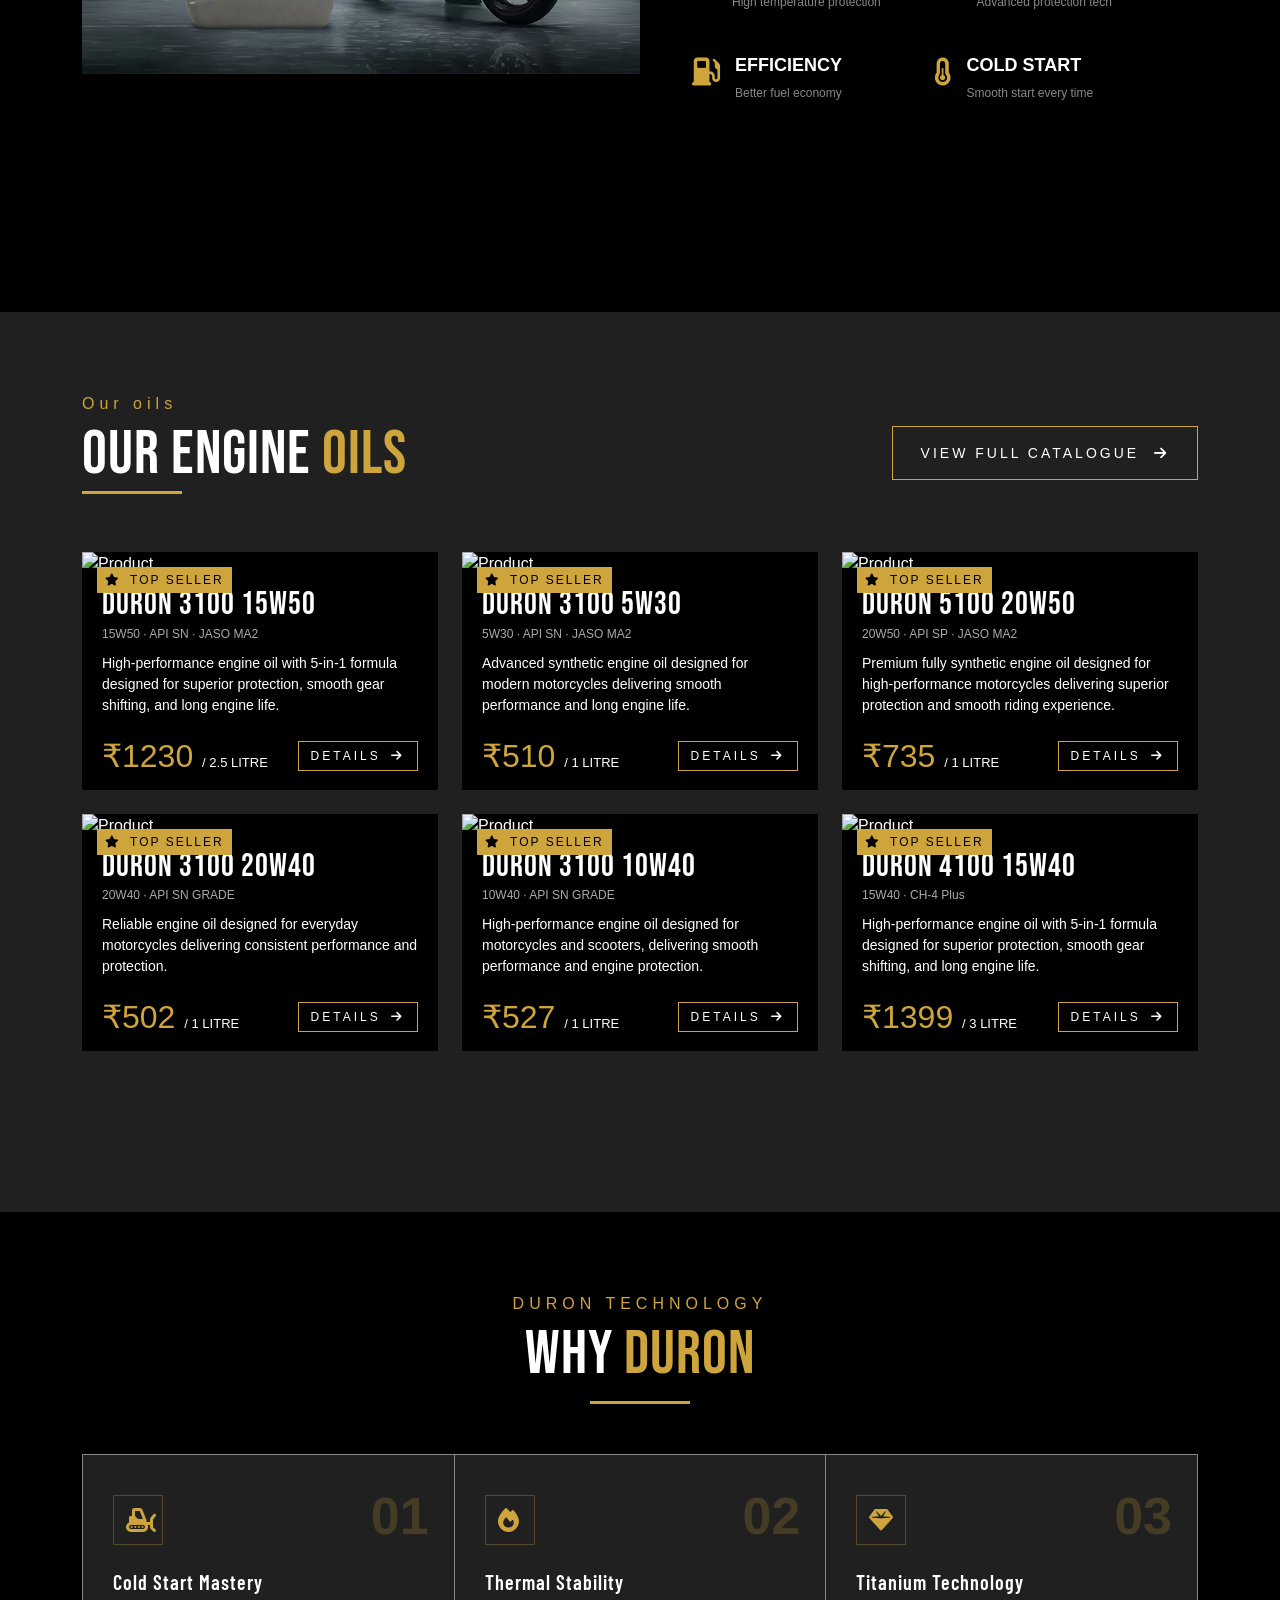
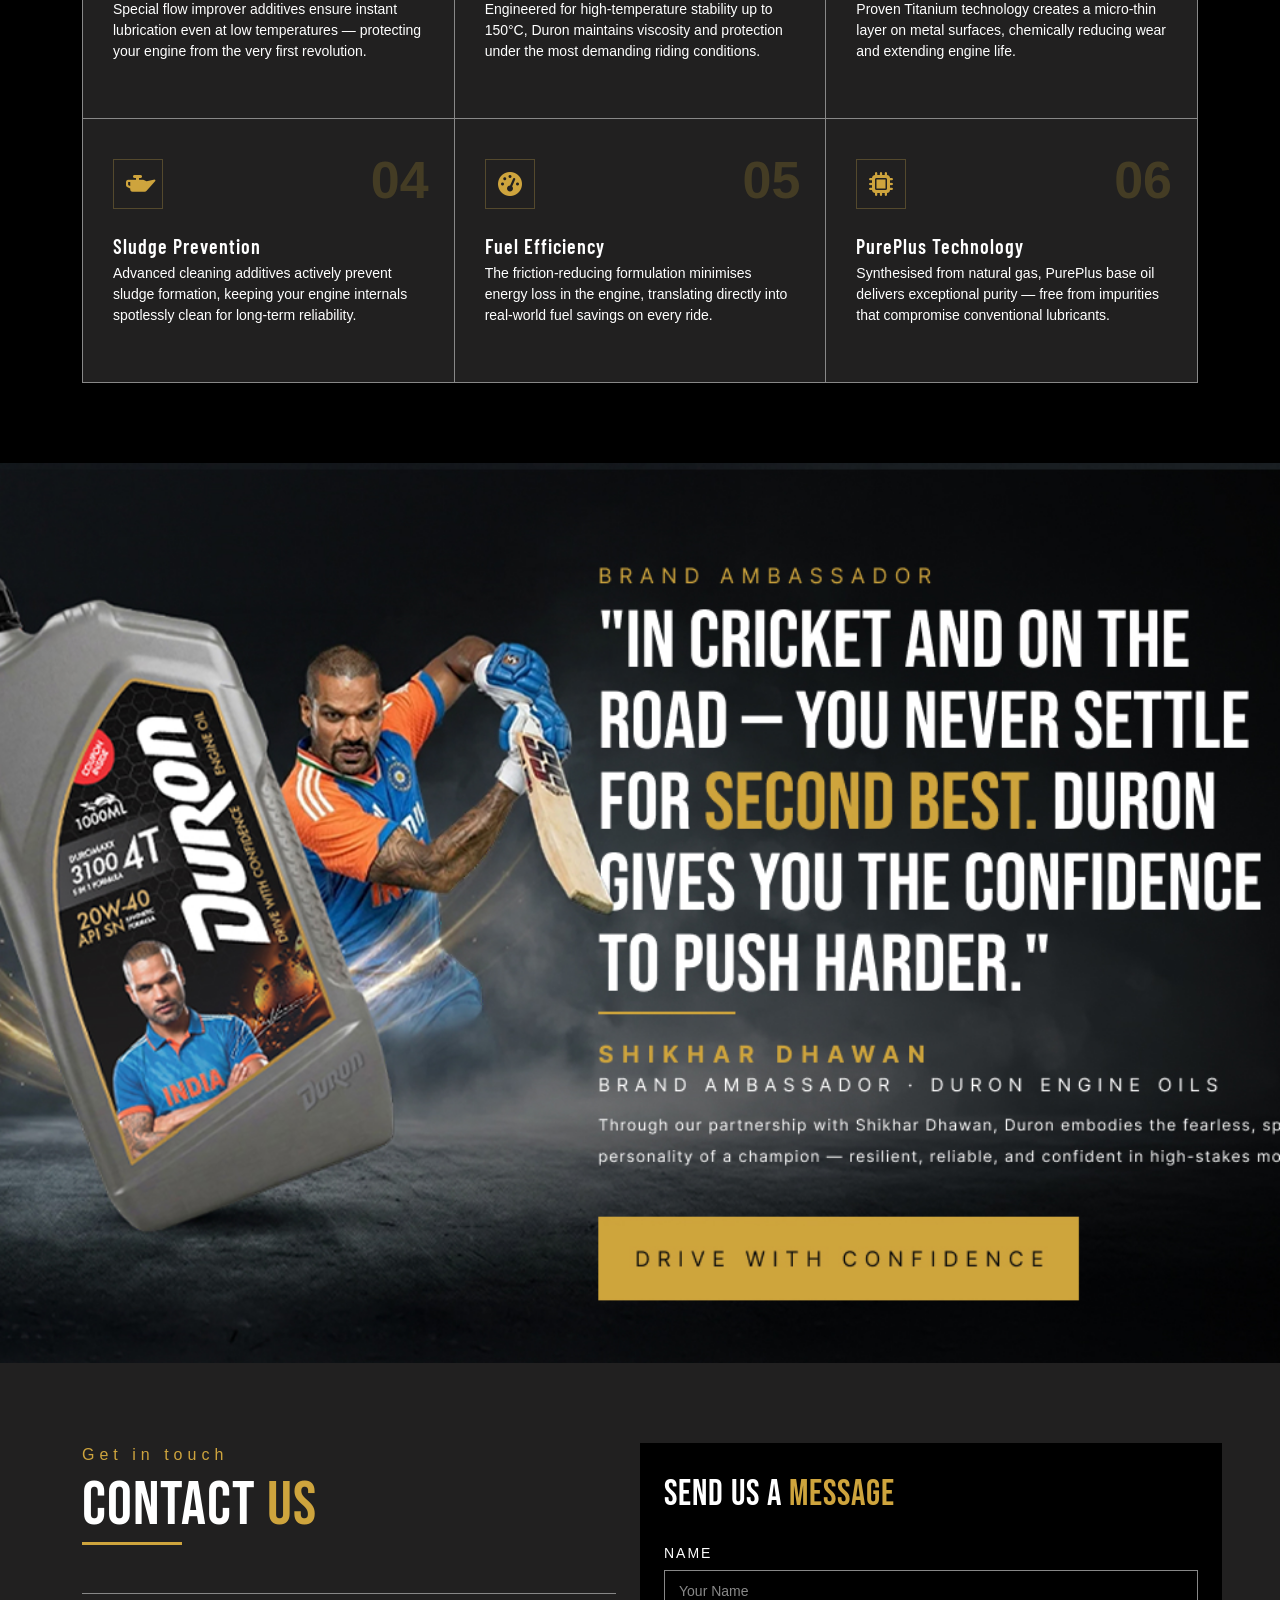
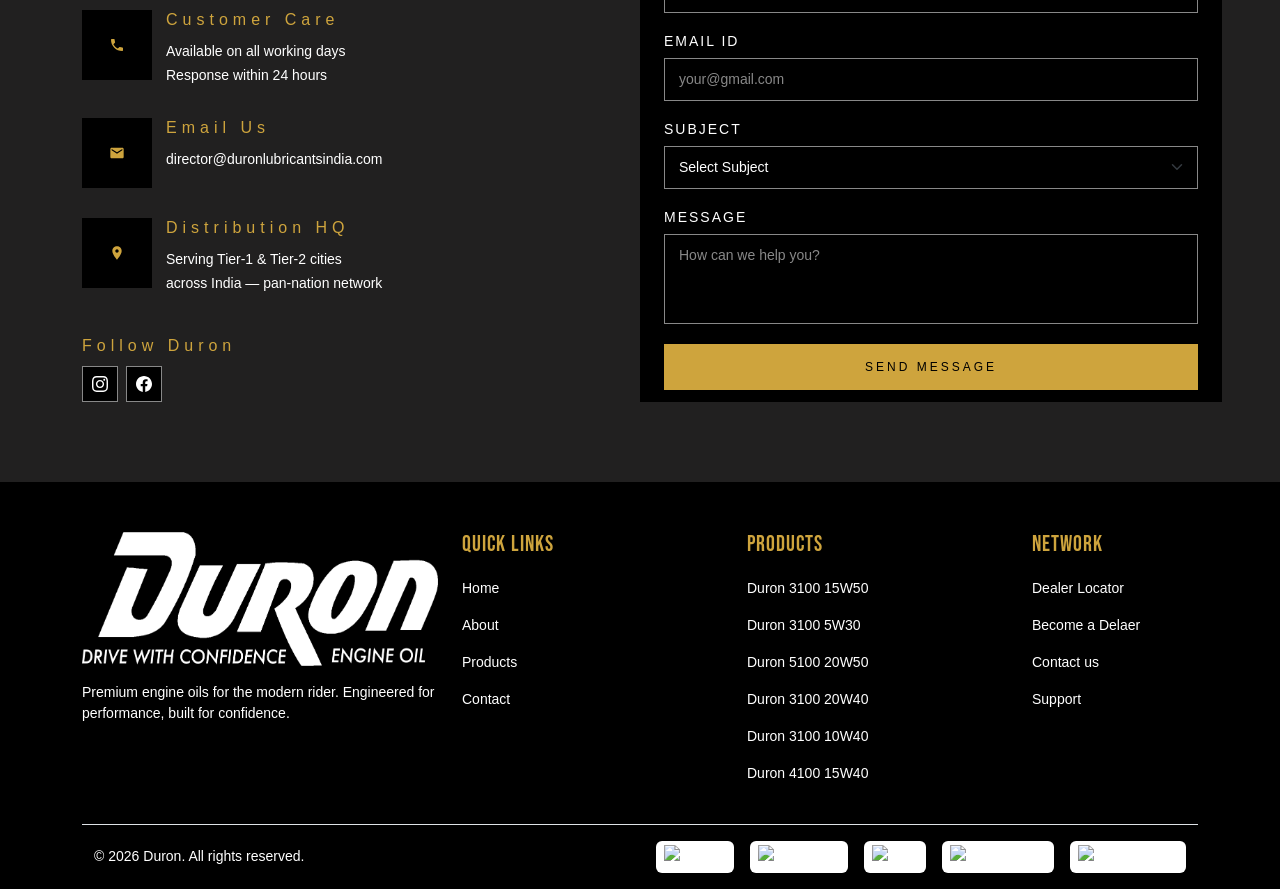
==== commit 392b7f51: "update" ====
--- a/index.html
+++ b/index.html
@@ -371,7 +371,7 @@
                 </div>
                 <!-- Product 7 -->
                 <div class="col-lg-4 col-md-6">
-                    <a href="./product-details.html?product=duron-5100-15W40" class="text-decoration-none">
+                    <a href="./product-details.html?product=duron-4100-15W40" class="text-decoration-none">
                         <div class="product-card">
                             <div class="badge-top"><i class="fas fa-star me-1"></i> TOP SELLER</div>
 
@@ -381,7 +381,7 @@
                             </div>
 
                             <div class="card-body-content">
-                                <h3 class="prod-name">DURON 3100 15W40</h3>
+                                <h3 class="prod-name">DURON 4100 15W40</h3>
                                 <p class="prod-grade">15W40 · CH-4 Plus</p>
 
                                 <p class="prod-desc">
@@ -391,8 +391,8 @@
 
                                 <div class="card-footer-row">
                                     <div class="price">
-                                        <span class="rupee">₹</span>457
-                                        <span class="per">/ 1 LITRE</span>
+                                        <span class="rupee">₹</span>1399
+                                        <span class="per">/ 3 LITRE</span>
                                     </div>
 
                                     <span class="btn-details">
--- a/style/style.css
+++ b/style/style.css
@@ -111,7 +111,7 @@
     content: "";
     position: absolute;
     inset: 0;
-    background: radial-gradient(circle at 30% 50%, rgba(201, 168, 76, 0.08), transparent 70%);
+    background: rgba(0, 0, 0, 0.5);
     pointer-events: none;
 }
 
@@ -841,11 +841,11 @@
 
     .feature-grid {
         grid-template-columns: repeat(2, 1fr);
-        gap: 15px;
+        gap: 10px;
     }
 
     .features-grid {
-        grid-template-columns: 1fr;
+        grid-template-columns: 2fr;
     }
 
     .ambassador-content {
@@ -1309,7 +1309,7 @@
     position: absolute;
     font-family: 'Bebas Neue', sans-serif;
     font-size: 260px;
-    color: rgba(200, 168, 75, 0.04);
+    color: rgba(200, 168, 75, 0.06);
     letter-spacing: 20px;
     top: 50%;
     left: 50%;
@@ -1595,6 +1595,15 @@
         background-position: center top;
         background-size: cover;
     }
+
+    .cta-section::before {
+        content: 'DURON';
+        font-size: 133px;
+    }
+
+    .feature-title {
+        font-size: 13px;
+    }
 }
 
 .info-text a {
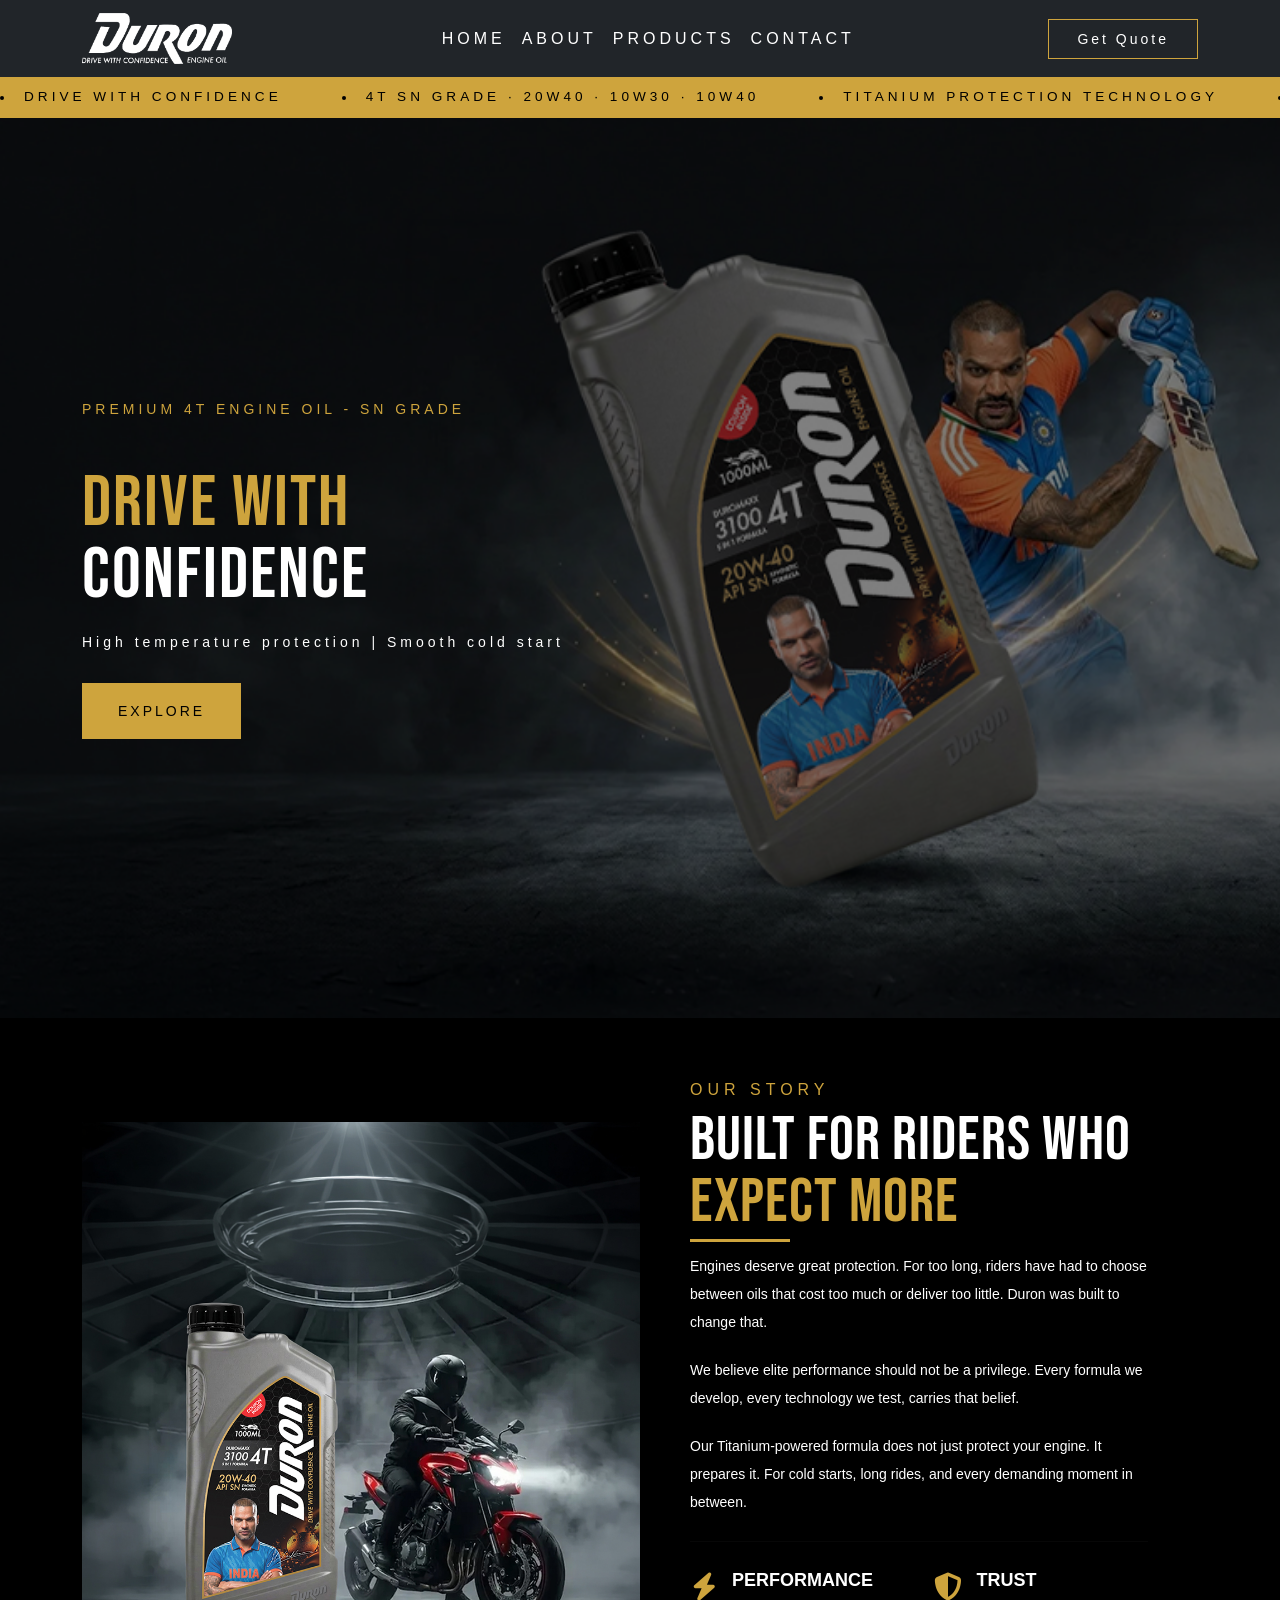
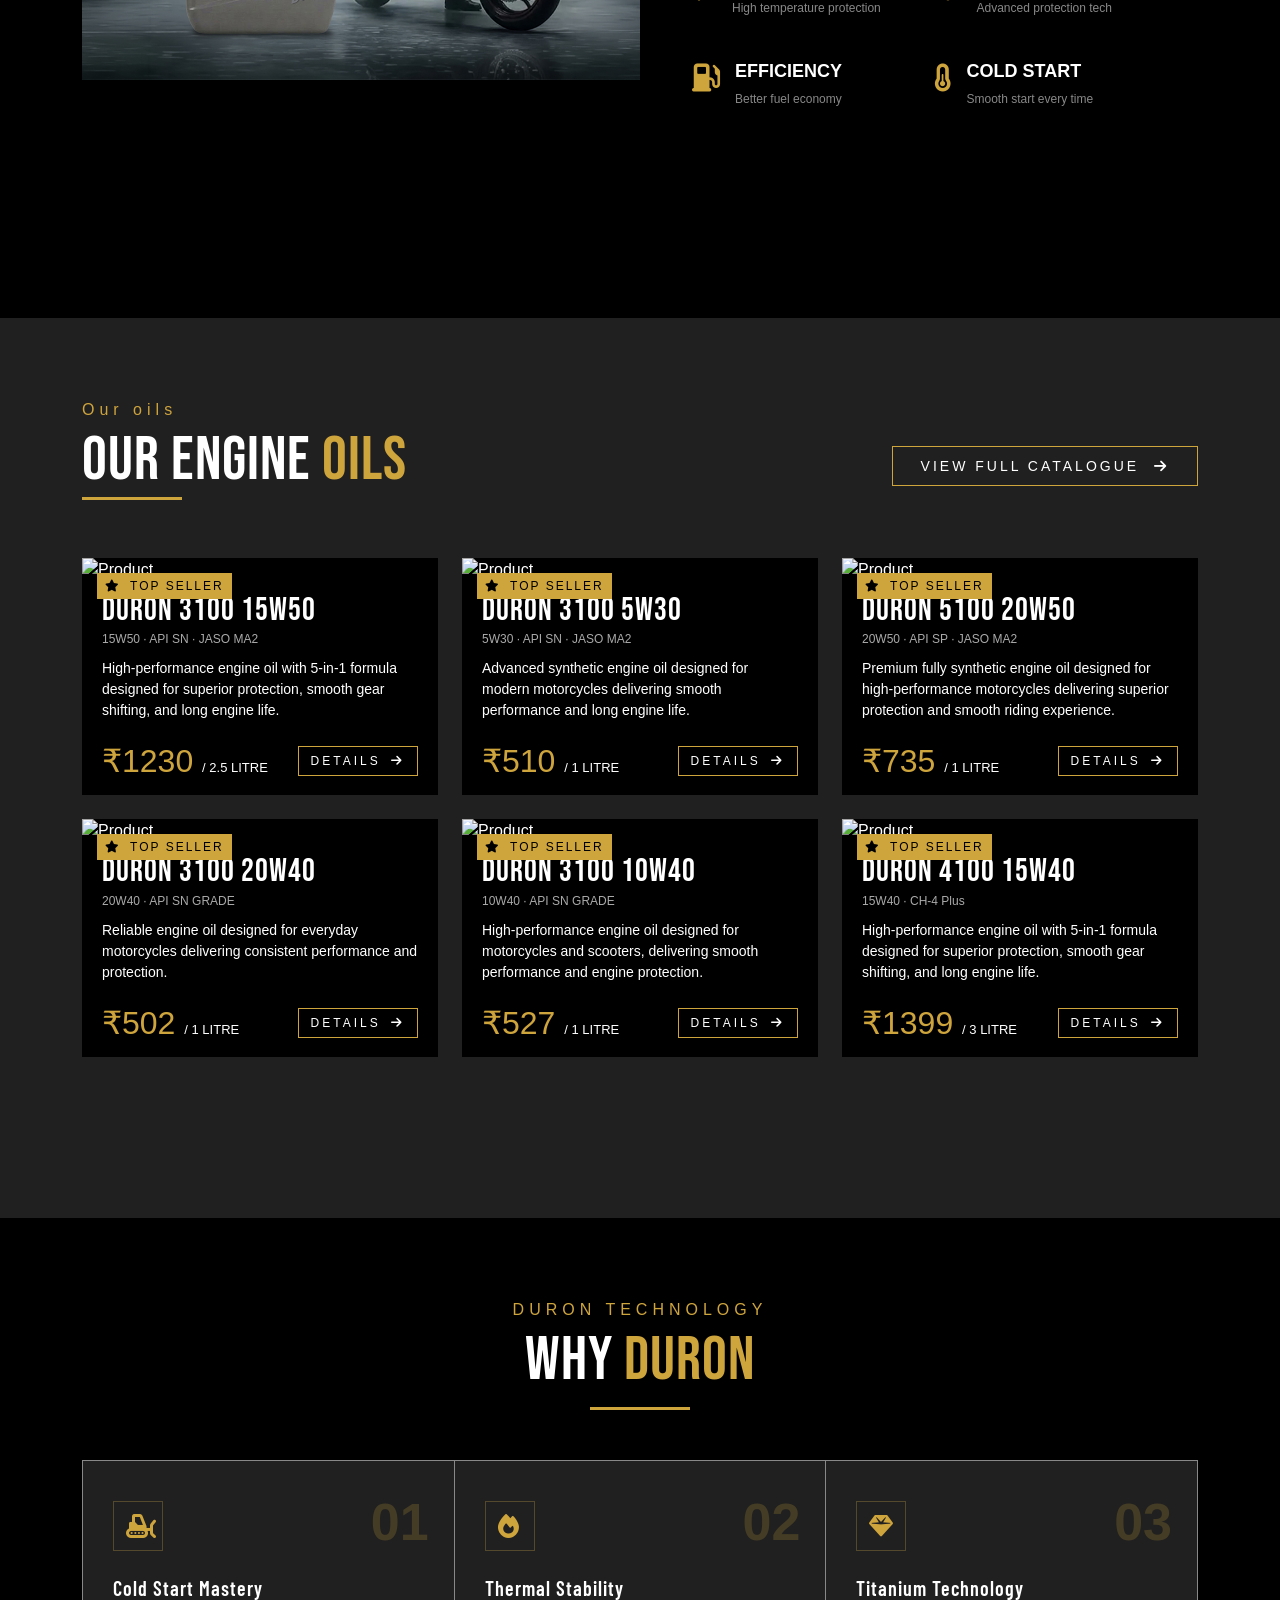
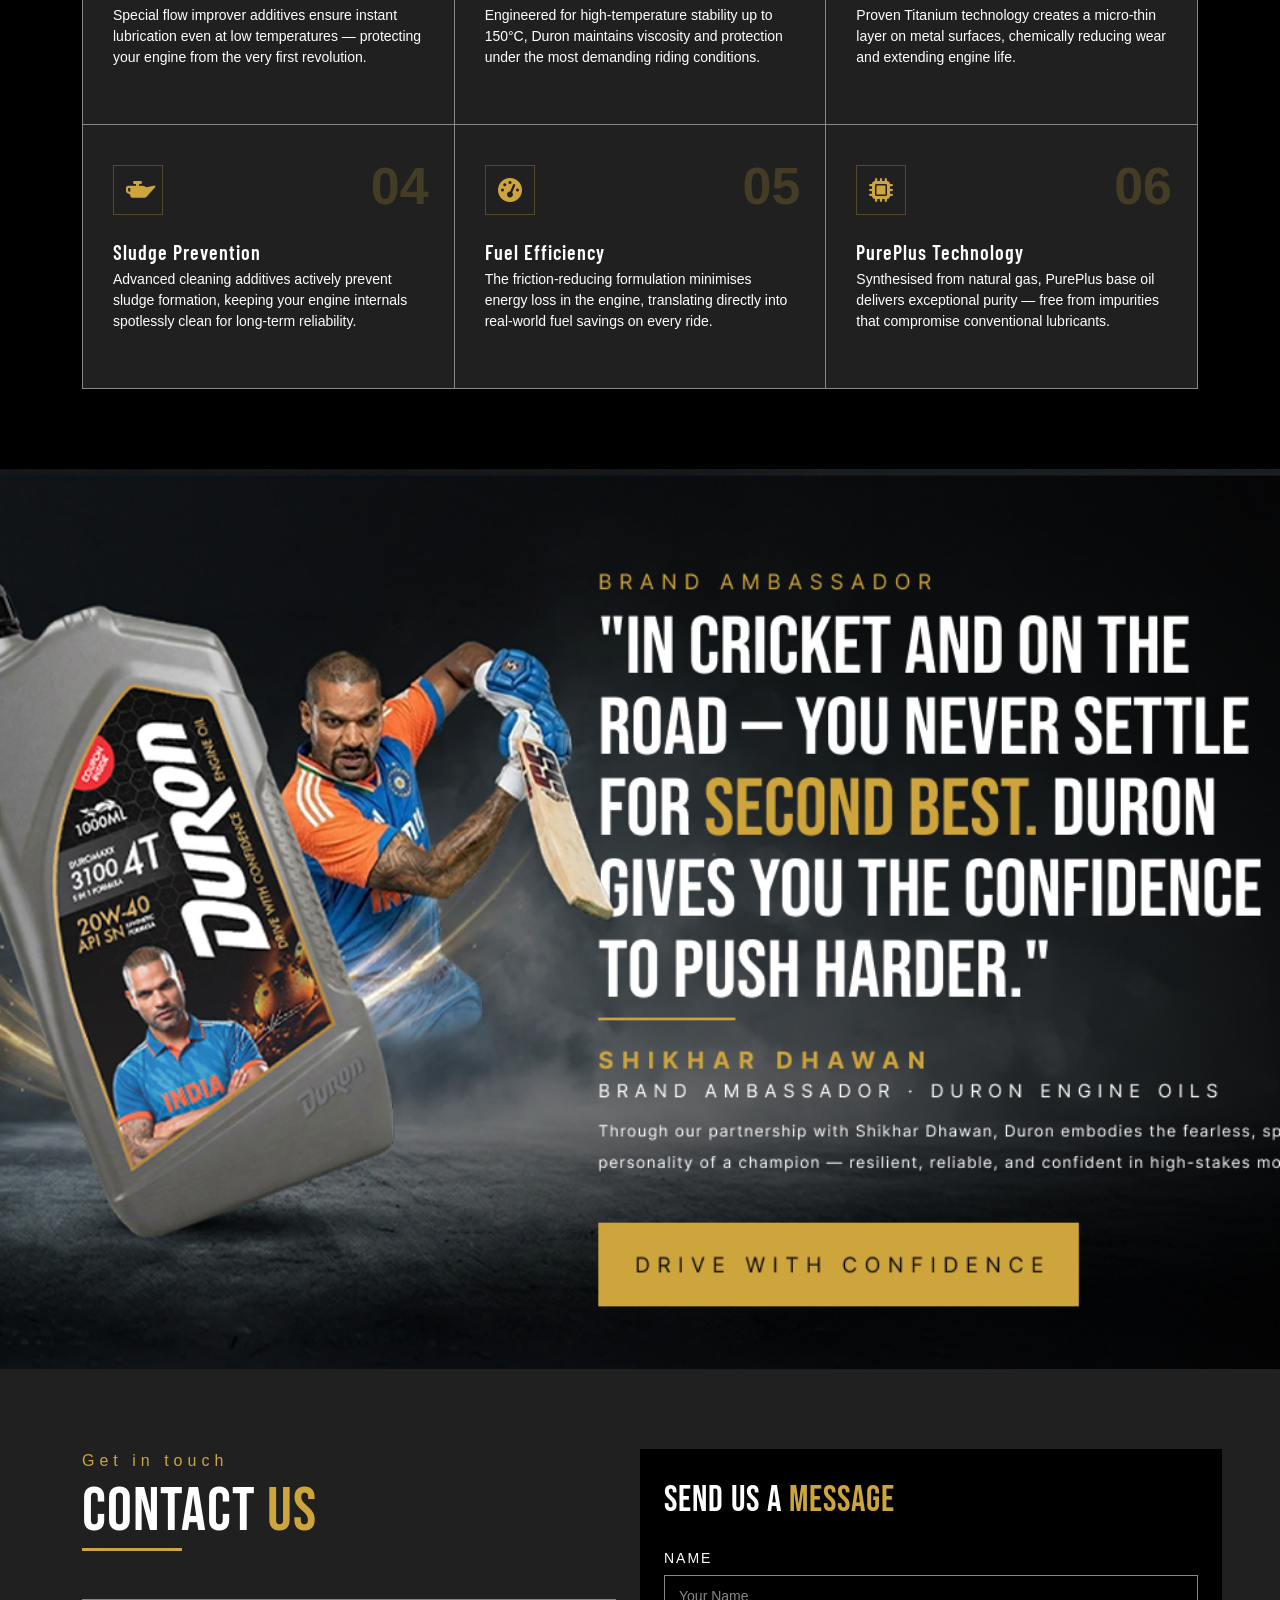
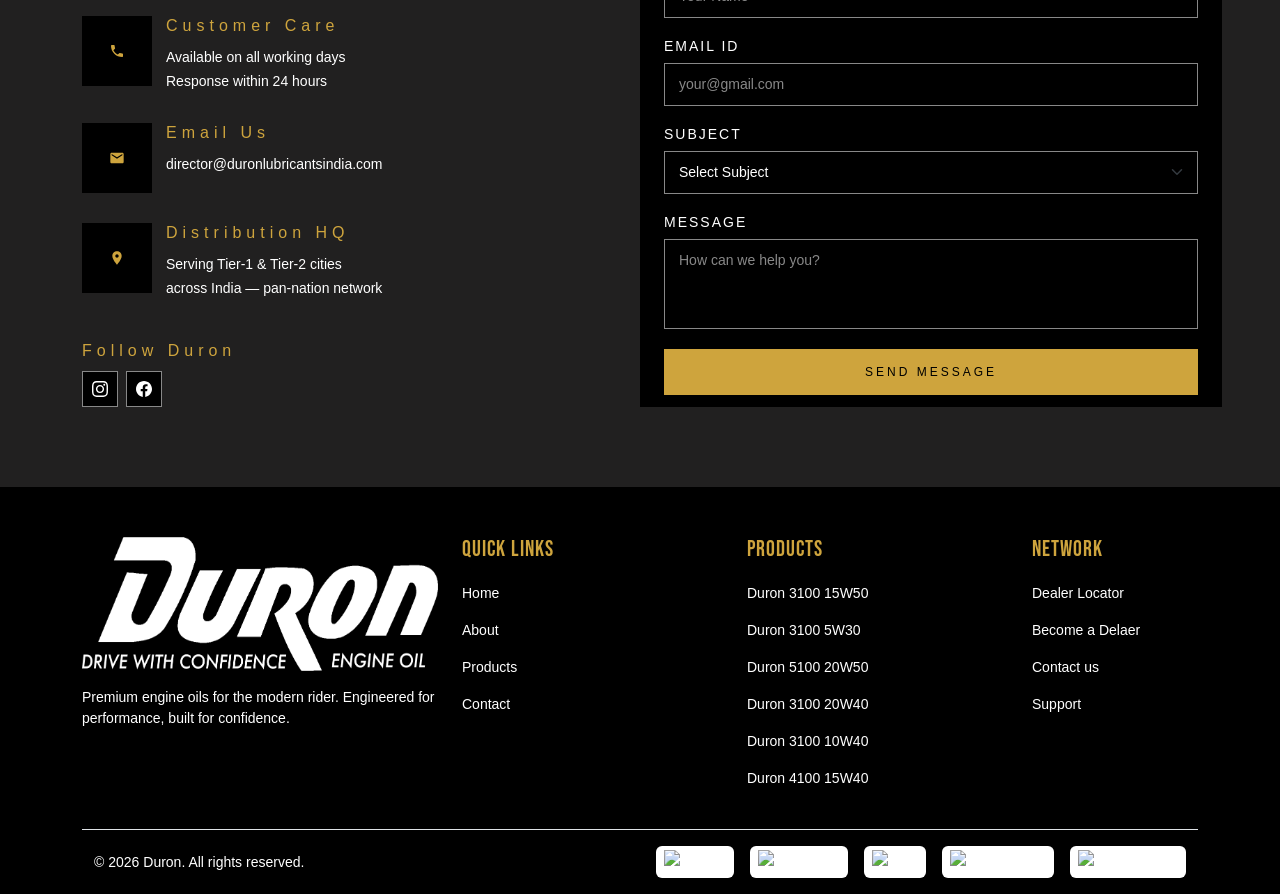
==== commit a572a658: "update" ====
--- a/index.html
+++ b/index.html
@@ -27,21 +27,37 @@
 
 
     <!-- NAVBAR -->
-    <nav class="navbar navbar-expand-lg">
+    <nav class="navbar navbar-expand-lg navbar-light bg-dark">
         <div class="container">
-            <!-- <a class="navbar-brand" href="#">ELITE<span>PERFORMANCE</span></a> -->
-            <button class="navbar-toggler" type="button" data-bs-toggle="collapse" data-bs-target="#mainNav">
+
+            <!-- LEFT: LOGO -->
+            <a class="navbar-brand" href="#">
+                <img src="./image/Duron-Logo.png" alt="logo" width="150">
+            </a>
+
+            <!-- TOGGLER -->
+            <button class="navbar-toggler ms-auto" type="button" data-bs-toggle="collapse" data-bs-target="#mainNav">
                 <span class="navbar-toggler-icon"></span>
             </button>
-            <div class="collapse navbar-collapse justify-content-center" id="mainNav">
-                <ul class="navbar-nav gap-0 mt-4 gap-lg-4 mt-lg-0">
-                    <li class="nav-item"><a class="nav-link " href="./index.html">Home</a></li>
-                    <li class="nav-item"><a class="nav-link " href="./about.html">About</a></li>
-                    <li class="nav-item"><a class="nav-link" href="./product.html">PRODUCTS</a></li>
-                    <!-- <li class="nav-item"><a class="nav-link" href="./technology.html">TECHNOLOGY</a></li> -->
-                    <li class="nav-item"><a class="nav-link" href="./contact.html">CONTACT</a></li>
+
+            <!-- NAV CONTENT -->
+            <div class="collapse navbar-collapse" id="mainNav">
+
+                <!-- CENTER MENU -->
+                <ul class="navbar-nav mx-auto text-center gap-10">
+                    <li class="nav-item"><a class="nav-link px-2" href="./index.html">Home</a></li>
+                    <li class="nav-item"><a class="nav-link px-2" href="./about.html">About</a></li>
+                    <li class="nav-item"><a class="nav-link px-2" href="./product.html">Products</a></li>
+                    <li class="nav-item"><a class="nav-link px-2" href="./contact.html">Contact</a></li>
                 </ul>
-            </div>
+
+                <!-- RIGHT CTA -->
+                <div class="d-flex justify-content-center justify-content-md-end mt-3 mt-md-0">
+                    <a href="./contact.html" class="btn-catalogue">Get Quote</a>
+                </div>
+
+            </div>
+
         </div>
     </nav>
     <!-- <div class="top-bar">
--- a/style/style.css
+++ b/style/style.css
@@ -59,7 +59,7 @@
 .navbar {
     background: var(--dark);
     backdrop-filter: blur(10px);
-    padding: 16px 0;
+    /* padding: 16px 0; */
     position: sticky;
     top: 0;
     z-index: 1000;
@@ -77,8 +77,8 @@
 }
 
 .navbar .nav-link {
-    color: #aaa !important;
-    letter-spacing: 2px;
+    color: var(--text-light) !important;
+    letter-spacing: 4px;
     transition: 0.3s;
     font-size: 16px;
     text-transform: uppercase;
@@ -317,7 +317,7 @@
     text-decoration: none;
     transition: all 0.3s;
     display: inline-block;
-    line-height: 2;
+    line-height: 1;
 }
 
 .btn-catalogue:hover {
